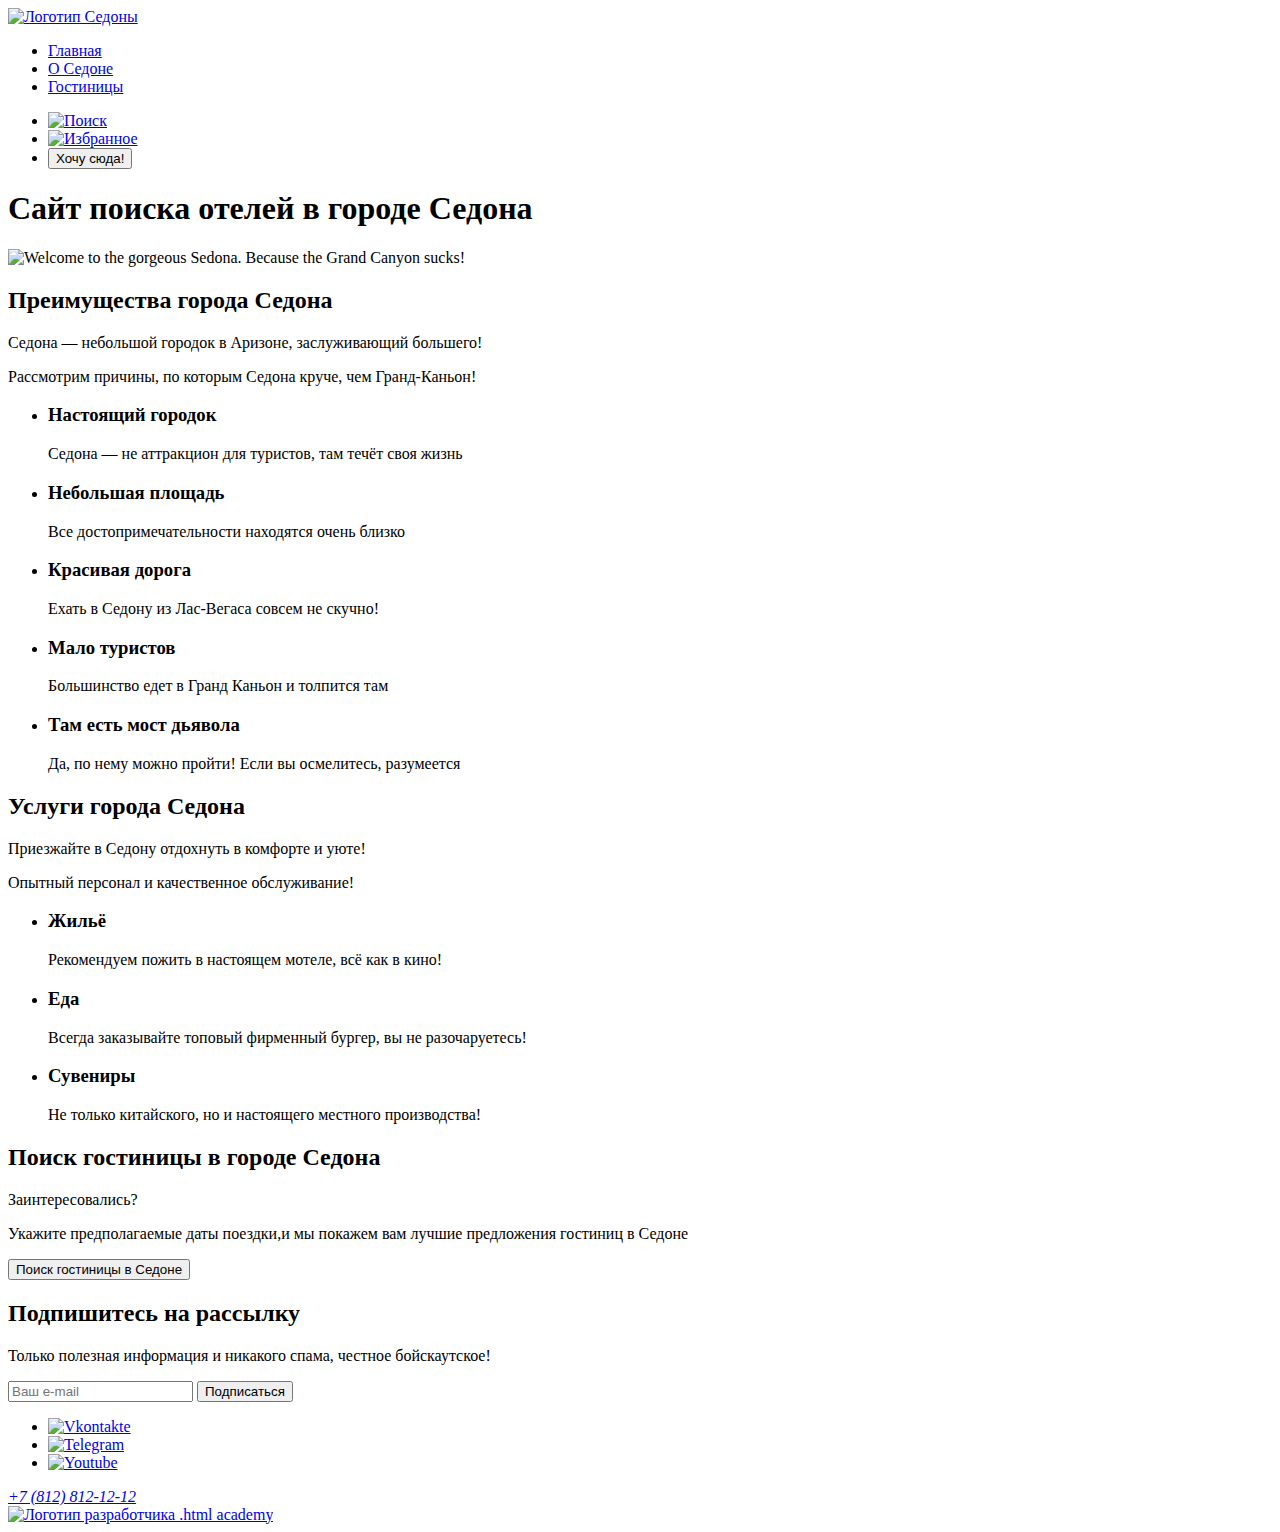
==== index.html @ 77a74e4e "Размечает каталог" ====
<!DOCTYPE html>
<html lang="ru">
  <head>
    <meta charset="utf-8">
    <title>Седона</title>
  </head>
  <body>
    <header class="main-header">
      <nav class="header-navigation">
        <a class="header-logo" href="index.html">
          <img class="header-logo-image" src="#" alt="Логотип Седоны">
        </a>
        <ul class="header-navigation-list">
          <li class="header-navigation-item">
            <a class="header-navigation-link header-navigation-link-current" href="index.html">Главная</a>
          </li>
          <li class="header-navigation-item">
            <a class="header-navigation-link" href="#">О Седоне</a>
          </li>
          <li class="header-navigation-item">
            <a class="header-navigation-link" href="catalog.html">Гостиницы</a>
          </li>
        </ul>

        <ul class="navigation-user-list">
          <li class="navigation-user-item">
            <a class="navigation-user-link" href="#">
              <img class="navigation-user-link-search" src="#" alt="Поиск">
            </a>
          </li>
          <li class="navigation-user-item">
            <a class="navigation-user-link" href="#">
              <img class="navigation-user-link-favorites" src="#" alt="Избранное">
            </a>
          </li>
          <li class="navigation-user-item">
            <button class="button button-primary navigation-user-button" type="button">
              <span>Хочу сюда!</span>
            </button>
          </li>
        </ul>
      </nav>
    </header>

    <main class="main-index">
      <section class="hero">
        <h1 class="visually-hidden">Сайт поиска отелей в городе Седона</h1>
        <img src="#" alt="Welcome to the gorgeous Sedona. Because the Grand Canyon sucks!">
      </section>

      <section class="advantages">
        <header>
          <h2 class="visually-hidden">Преимущества города Седона</h2>
          <p class="title-h2 advantages-title">Седона — небольшой городок в Аризоне, заслуживающий большего!</p>
          <p class="title-h2-description advantages-description">Рассмотрим причины, по которым Седона круче, чем Гранд-Каньон!</p>
        </header>
        <ul class="advantages-list">
          <li class="advantages-item">
            <div class="advantages-card advantages-card-bright">
              <h3 class="advantages-card-title">Настоящий городок</h3>
              <p class="advantages-card-description">Седона — не аттракцион для туристов, там течёт своя жизнь</p>
            </div>
          </li>
          <li class="advantages-item">
            <div class="advantages-card advantages-card-light">
              <h3 class="advantages-card-title">Небольшая площадь</h3>
              <p class="advantages-card-description">Все достопримечательности находятся очень близко</p>
            </div>
          </li>
          <li class="advantages-item">
            <div class="advantages-card advantages-card-medium">
              <h3 class="advantages-card-title">Красивая дорога</h3>
              <p class="advantages-card-description">Ехать в Седону из Лас-Вегаса совсем не скучно!</p>
            </div>
          </li>
          <li class="advantages-item">
            <div class="advantages-card advantages-card-light">
              <h3 class="advantages-card-title">Мало туристов</h3>
              <p class="advantages-card-description">Большинство едет в Гранд Каньон и толпится там</p>
            </div>
          </li>
          <li class="advantages-item">
            <div class="advantages-card advantages-card-bright">
              <h3 class="advantages-card-title">Там есть мост дьявола</h3>
              <p class="advantages-card-description">Да, по нему можно пройти! Если вы осмелитесь, разумеется</p>
            </div>
          </li>
        </ul>
      </section>

      <section class="services">
        <header>
          <h2 class="visually-hidden">Услуги города Седона</h2>
          <p class="title-h2 services-title">Приезжайте в Седону отдохнуть в комфорте и уюте!</p>
          <p class="title-description services-description">Опытный персонал и качественное обслуживание!</p>
        </header>
        <ul class="services-list">
          <li class="services-item">
            <div class="services-card services-card-medium">
              <h3 class="services-card-title">Жильё</h3>
              <p class="services-card-description">Рекомендуем пожить в настоящем мотеле, всё как в кино!</p>
            </div>
          </li>
          <li class="services-item">
            <div class="services-card services-card-light">
              <h3 class="services-card-title">Еда</h3>
              <p class="services-card-description">Всегда заказывайте топовый фирменный бургер, вы не разочаруетесь!</p>
            </div>
          </li>
          <li class="services-item">
            <div class="services-card services-card-medium">
              <h3 class="services-card-title">Сувениры</h3>
              <p class="services-card-description">Не только китайского, но и настоящего местного производства!</p>
            </div>
          </li>
        </ul>
      </section>

      <section class="hotel-search">
        <h2 class="visually-hidden">Поиск гостиницы в городе Седона</h2>
        <p class="title-h2 hotel-search-title">Заинтересовались?</p>
        <p class="title-description hotel-search-description">Укажите предполагаемые даты поездки,и мы покажем вам лучшие предложения гостиниц в Седоне</p>
        <button class="button button-primary button-primary-hotel-search" type="button">
          <span>
            Поиск гостиницы в Седоне
          </span>
        </button>
      </section>

      <section class="newsletter newsletter-main">
        <h2 class="title-h2 newsletter-title">Подпишитесь на рассылку</h2>
        <p class="title-description newsletter-description">Только полезная информация и никакого спама, честное бойскаутское!</p>
        <form id="newsletter-form" class="newsletter-form" action="https://echo.htmlacademy.ru/" method="post">
          <label for="newsletter-form-email">
            <input class="newsletter-field" placeholder="Ваш e-mail" type="email" name="newsletter-email" id="newsletter-form-email" required>
          </label>
          <button class="button button-secondary button-secondary-newsletter" type="submit">
            <span>Подписаться</span>
          </button>
        </form>
      </section>
    </main>

    <footer class="main-footer">
      <ul class="social-list">
        <li class="social-item">
          <a class="social-link-vkontakte" href="https://vk.com/htmlacademy">
            <img src="#" alt="Vkontakte">
          </a>
        </li>
        <li class="social-item">
          <a class="social-link-telegram" href="https://t.me/htmlacademy">
            <img src="#" alt="Telegram">
          </a>
        </li>
        <li class="social-item">
          <a class="social-link-youtube" href="https://www.youtube.com/user/htmlacademyru">
            <img src="#" alt="Youtube">
          </a>
        </li>
      </ul>
      <address class="footer-address">
        <a class="footer-address-phone" href="tel:+78128121212">+7 (812) 812-12-12</a>
      </address>
      <a class="footer-dev" href="https://htmlacademy.ru/">
        <img class="footer-dev-logo" src="#" alt="Логотип разработчика .html academy">
      </a>
    </footer>
  </body>
</html>
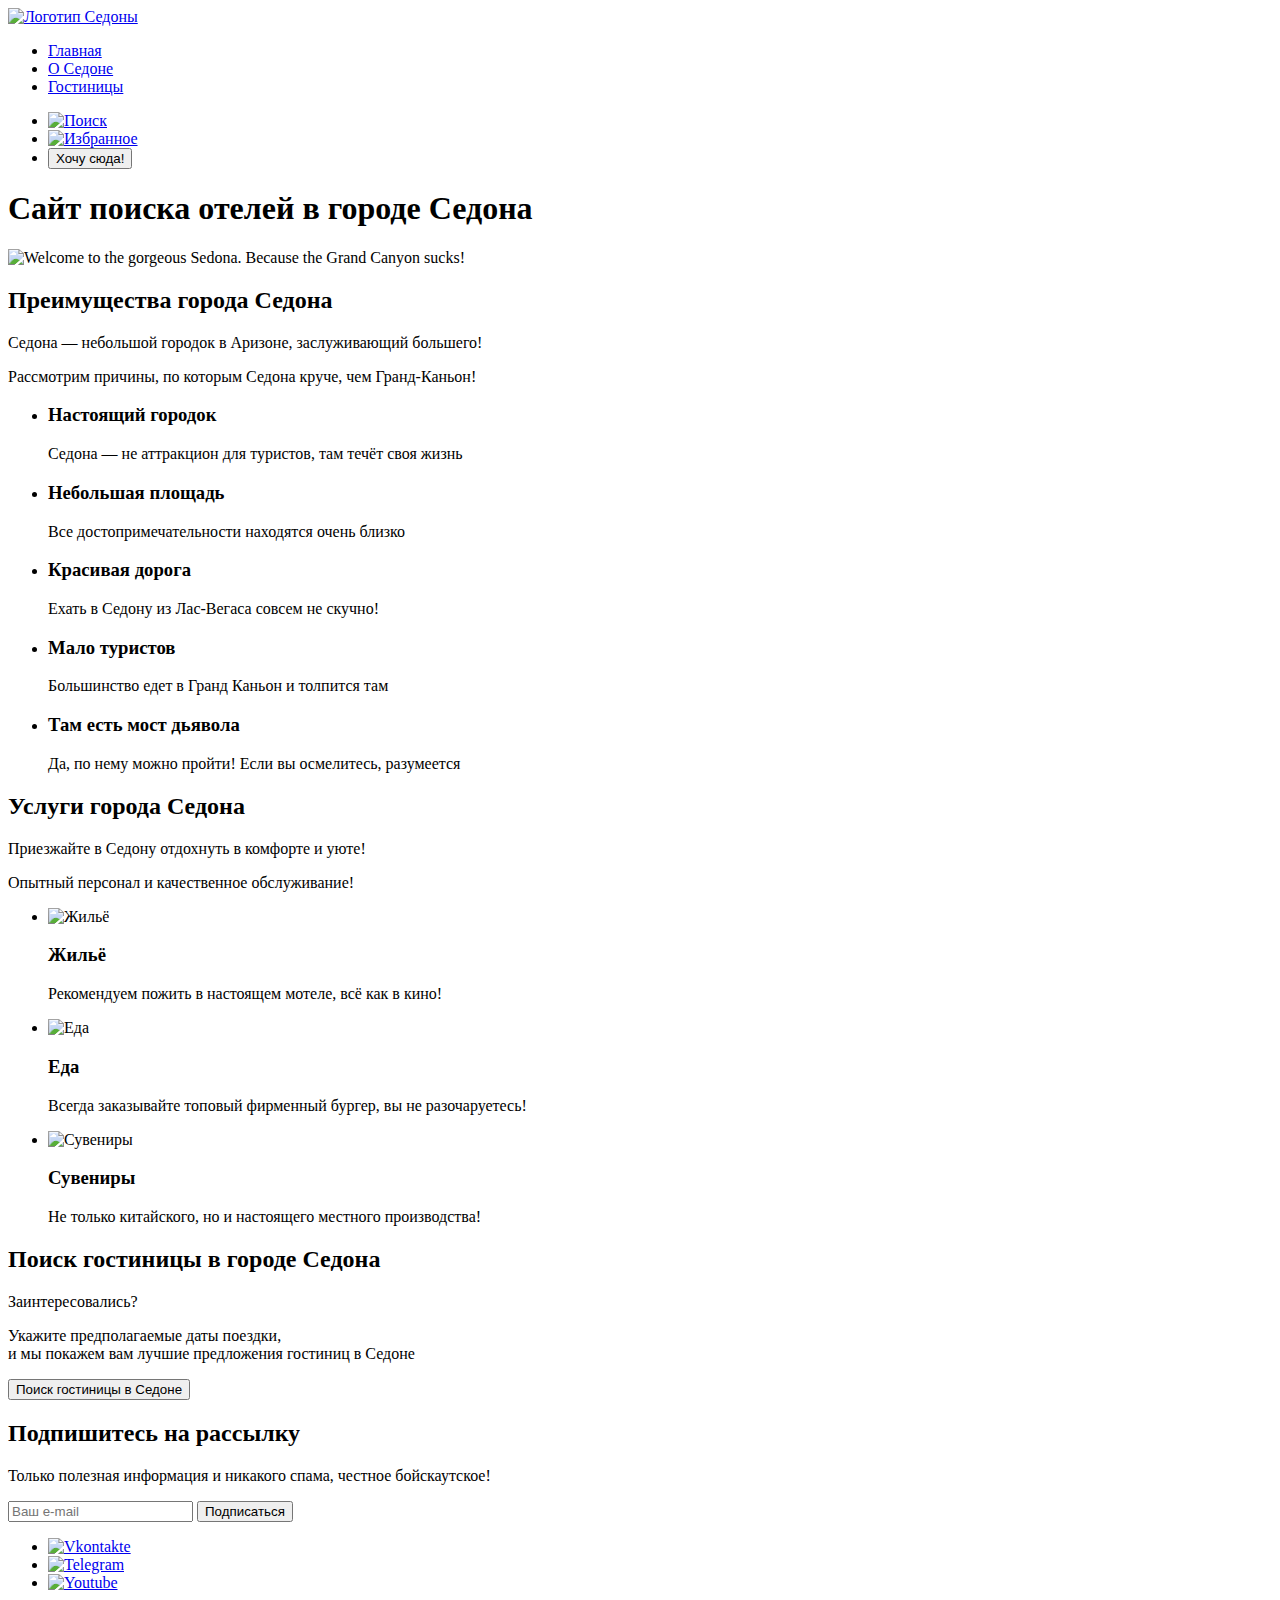
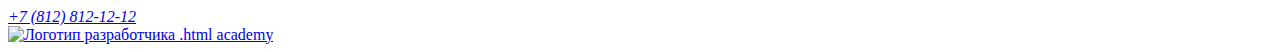
==== commit 3741f88b: "Merge pull request #2 from YanaBezg/master" ====
--- a/index.html
+++ b/index.html
@@ -6,10 +6,10 @@
   </head>
   <body>
     <header class="main-header">
+      <a class="header-logo" href="index.html">
+        <img class="header-logo-image" src="#" alt="Логотип Седоны">
+      </a>
       <nav class="header-navigation">
-        <a class="header-logo" href="index.html">
-          <img class="header-logo-image" src="#" alt="Логотип Седоны">
-        </a>
         <ul class="header-navigation-list">
           <li class="header-navigation-item">
             <a class="header-navigation-link header-navigation-link-current" href="index.html">Главная</a>
@@ -21,7 +21,6 @@
             <a class="header-navigation-link" href="catalog.html">Гостиницы</a>
           </li>
         </ul>
-
         <ul class="navigation-user-list">
           <li class="navigation-user-item">
             <a class="navigation-user-link" href="#">
@@ -41,15 +40,13 @@
         </ul>
       </nav>
     </header>
-
     <main class="main-index">
       <section class="hero">
         <h1 class="visually-hidden">Сайт поиска отелей в городе Седона</h1>
         <img src="#" alt="Welcome to the gorgeous Sedona. Because the Grand Canyon sucks!">
       </section>
-
       <section class="advantages">
-        <header>
+        <header class="advantages-header">
           <h2 class="visually-hidden">Преимущества города Седона</h2>
           <p class="title-h2 advantages-title">Седона — небольшой городок в Аризоне, заслуживающий большего!</p>
           <p class="title-h2-description advantages-description">Рассмотрим причины, по которым Седона круче, чем Гранд-Каньон!</p>
@@ -87,9 +84,8 @@
           </li>
         </ul>
       </section>
-
       <section class="services">
-        <header>
+        <header class="services-header">
           <h2 class="visually-hidden">Услуги города Седона</h2>
           <p class="title-h2 services-title">Приезжайте в Седону отдохнуть в комфорте и уюте!</p>
           <p class="title-description services-description">Опытный персонал и качественное обслуживание!</p>
@@ -97,36 +93,37 @@
         <ul class="services-list">
           <li class="services-item">
             <div class="services-card services-card-medium">
+              <img class="services-card-icon" src="#" alt="Жильё">
               <h3 class="services-card-title">Жильё</h3>
               <p class="services-card-description">Рекомендуем пожить в настоящем мотеле, всё как в кино!</p>
             </div>
           </li>
           <li class="services-item">
             <div class="services-card services-card-light">
+              <img class="services-card-icon" src="#" alt="Еда">
               <h3 class="services-card-title">Еда</h3>
               <p class="services-card-description">Всегда заказывайте топовый фирменный бургер, вы не разочаруетесь!</p>
             </div>
           </li>
           <li class="services-item">
             <div class="services-card services-card-medium">
+              <img class="services-card-icon" src="#" alt="Сувениры">
               <h3 class="services-card-title">Сувениры</h3>
               <p class="services-card-description">Не только китайского, но и настоящего местного производства!</p>
             </div>
           </li>
         </ul>
       </section>
-
       <section class="hotel-search">
         <h2 class="visually-hidden">Поиск гостиницы в городе Седона</h2>
         <p class="title-h2 hotel-search-title">Заинтересовались?</p>
-        <p class="title-description hotel-search-description">Укажите предполагаемые даты поездки,и мы покажем вам лучшие предложения гостиниц в Седоне</p>
+        <p class="title-description hotel-search-description">Укажите предполагаемые даты поездки, <br> и мы покажем вам лучшие предложения гостиниц в Седоне</p>
         <button class="button button-primary button-primary-hotel-search" type="button">
           <span>
             Поиск гостиницы в Седоне
           </span>
         </button>
       </section>
-
       <section class="newsletter newsletter-main">
         <h2 class="title-h2 newsletter-title">Подпишитесь на рассылку</h2>
         <p class="title-description newsletter-description">Только полезная информация и никакого спама, честное бойскаутское!</p>
@@ -140,7 +137,6 @@
         </form>
       </section>
     </main>
-
     <footer class="main-footer">
       <ul class="social-list">
         <li class="social-item">
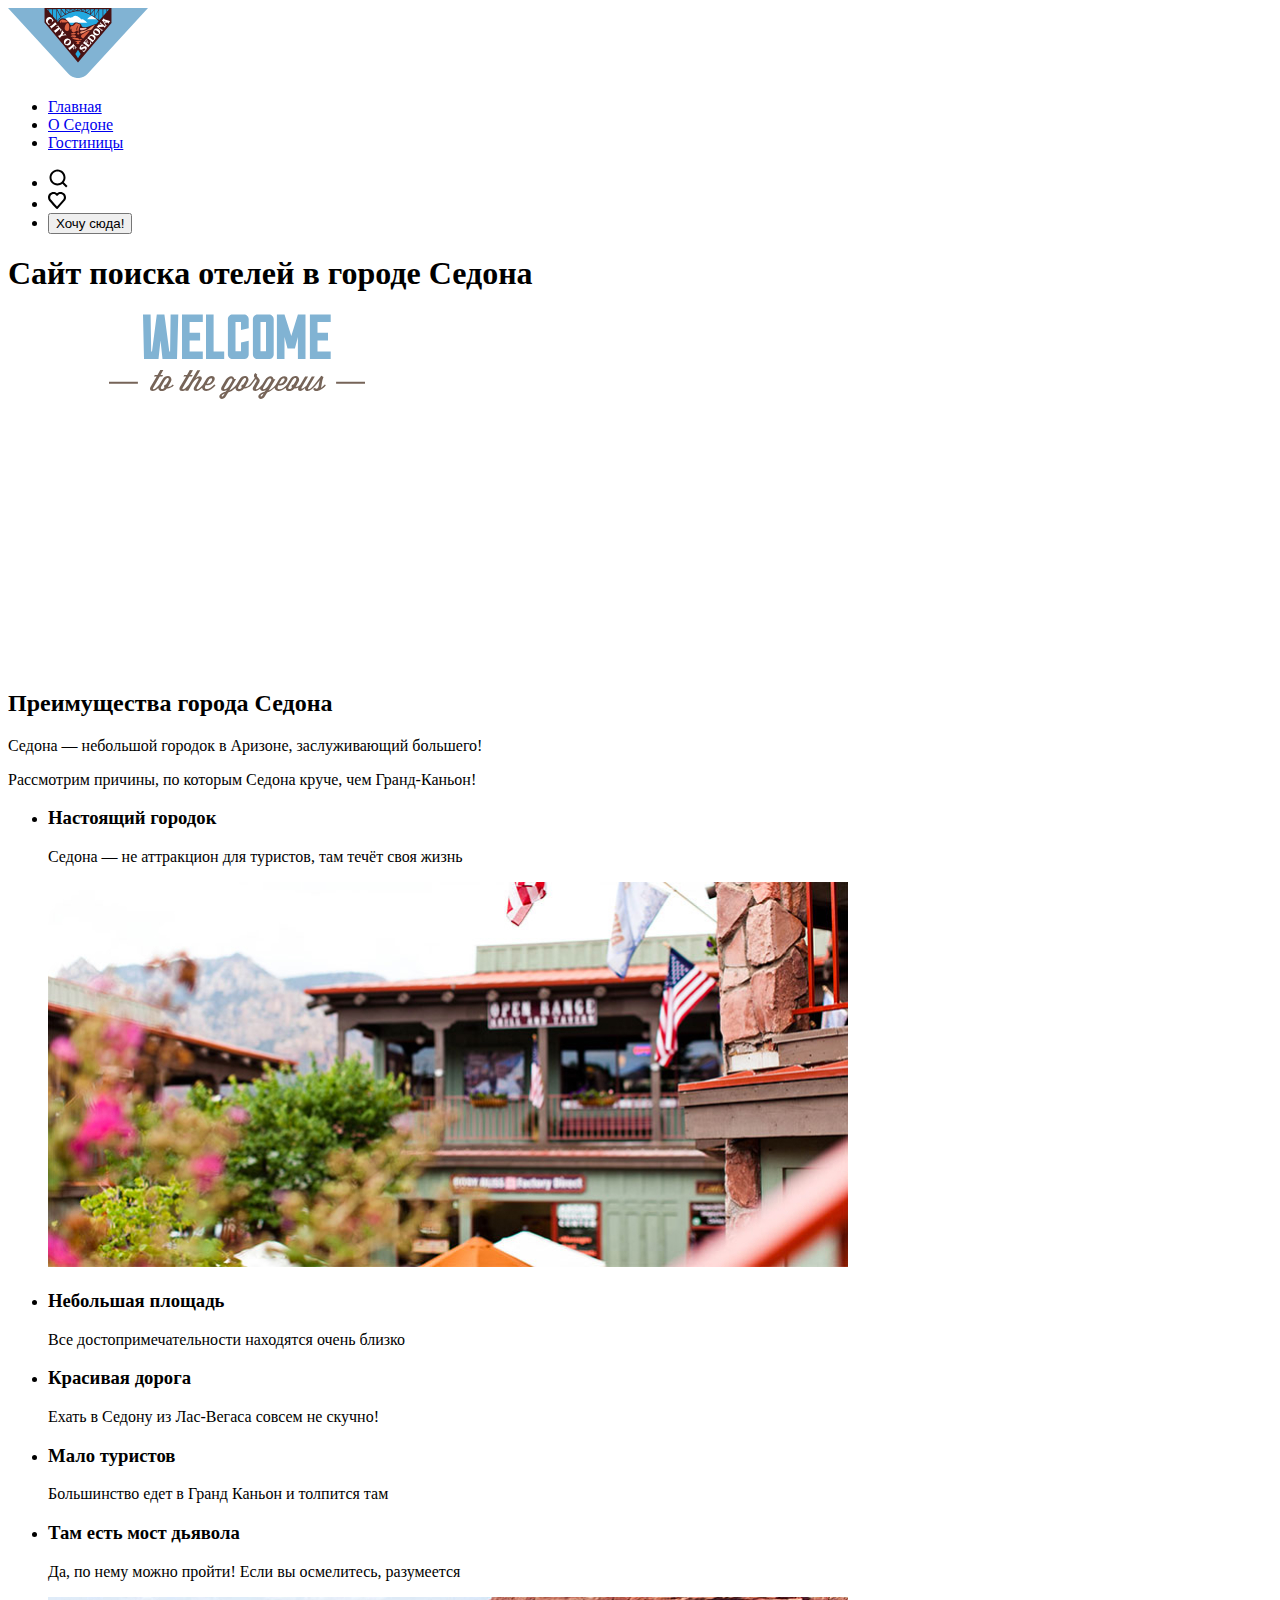
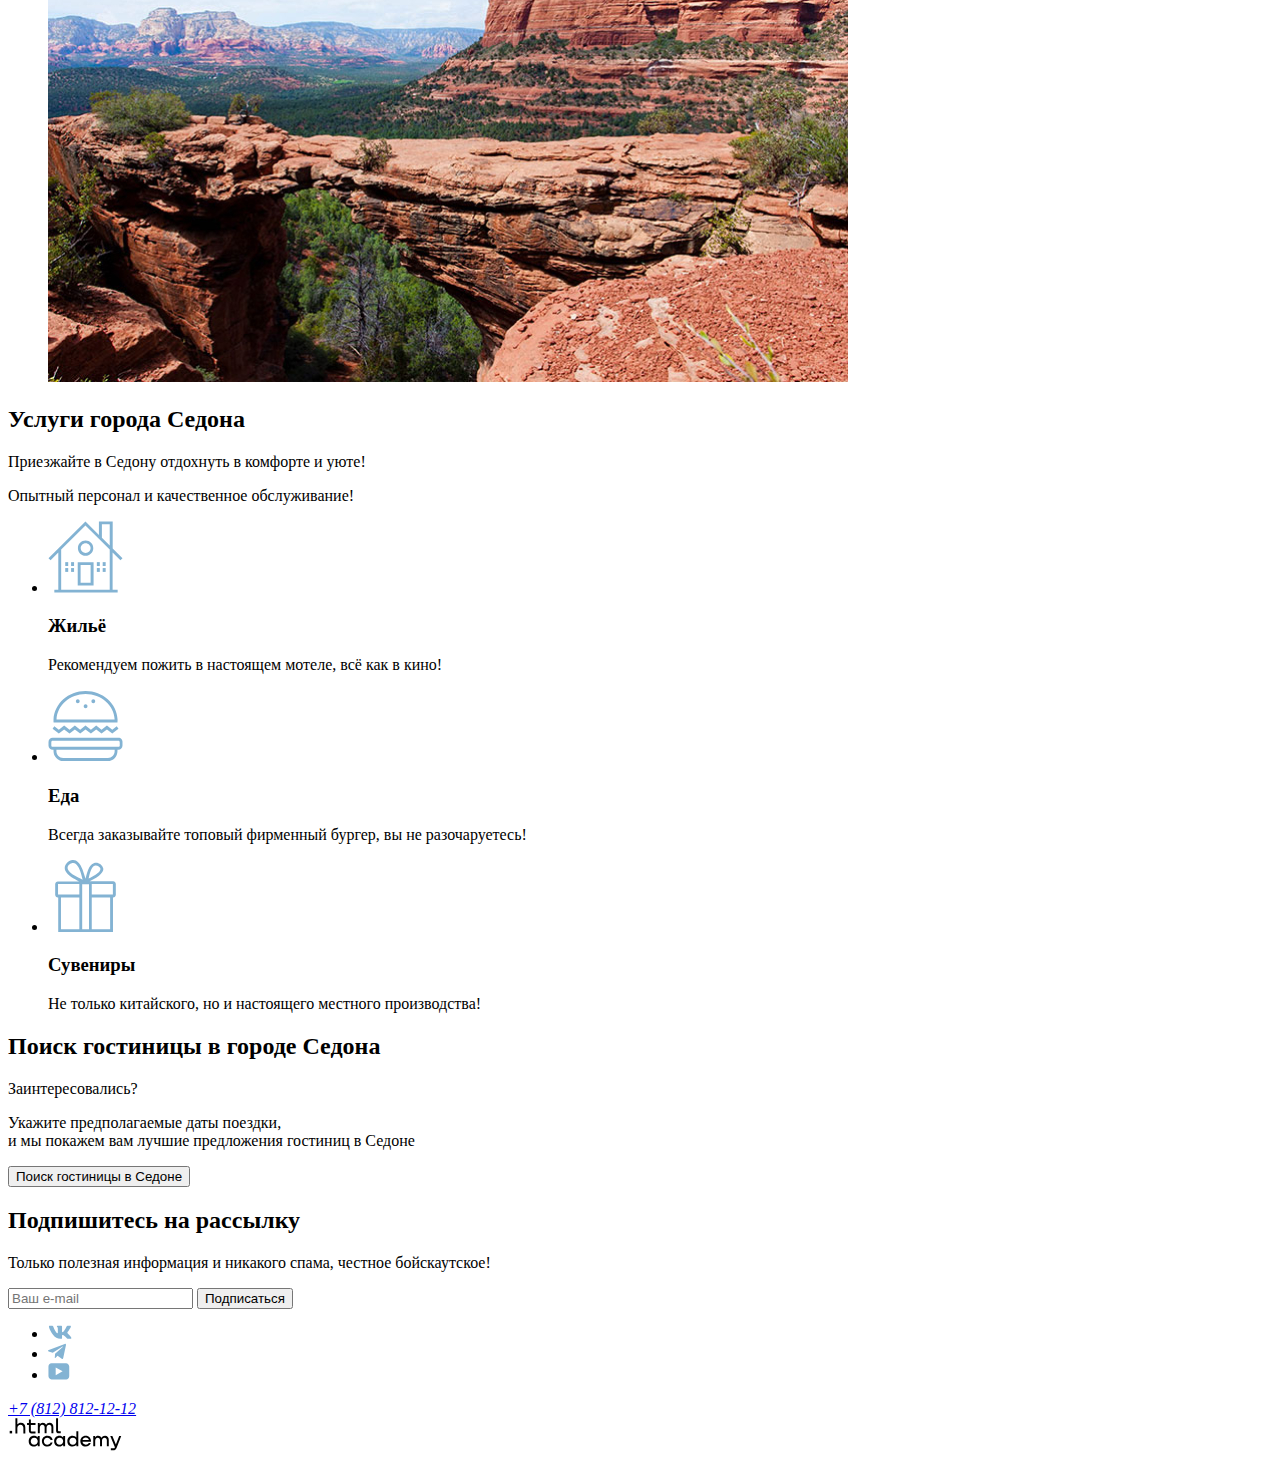
==== commit 59c76527: "Merge pull request #3 from YanaBezg/master" ====
--- a/index.html
+++ b/index.html
@@ -7,7 +7,7 @@
   <body>
     <header class="main-header">
       <a class="header-logo" href="index.html">
-        <img class="header-logo-image" src="#" alt="Логотип Седоны">
+        <img class="header-logo-image" src="images/logo/header-logo.svg" width="140" height="70" alt="Логотип Седоны">
       </a>
       <nav class="header-navigation">
         <ul class="header-navigation-list">
@@ -24,12 +24,12 @@
         <ul class="navigation-user-list">
           <li class="navigation-user-item">
             <a class="navigation-user-link" href="#">
-              <img class="navigation-user-link-search" src="#" alt="Поиск">
+              <img class="navigation-user-link-search" src="images/icons/search.svg" width="20" height="20" alt="Поиск">
             </a>
           </li>
           <li class="navigation-user-item">
             <a class="navigation-user-link" href="#">
-              <img class="navigation-user-link-favorites" src="#" alt="Избранное">
+              <img class="navigation-user-link-favorites" src="images/icons/favorites.svg" width="18" height="17" alt="Избранное">
             </a>
           </li>
           <li class="navigation-user-item">
@@ -43,7 +43,7 @@
     <main class="main-index">
       <section class="hero">
         <h1 class="visually-hidden">Сайт поиска отелей в городе Седона</h1>
-        <img src="#" alt="Welcome to the gorgeous Sedona. Because the Grand Canyon sucks!">
+        <img src="images/logo/main-logo.svg" width="458" height="352" alt="Welcome to the gorgeous Sedona. Because the Grand Canyon sucks!">
       </section>
       <section class="advantages">
         <header class="advantages-header">
@@ -57,6 +57,7 @@
               <h3 class="advantages-card-title">Настоящий городок</h3>
               <p class="advantages-card-description">Седона — не аттракцион для туристов, там течёт своя жизнь</p>
             </div>
+            <img src="images/backgrounds/advantages-01.jpg" width="800" height="385" alt="Дома в классическом американском стиле с флагами">
           </li>
           <li class="advantages-item">
             <div class="advantages-card advantages-card-light">
@@ -81,6 +82,7 @@
               <h3 class="advantages-card-title">Там есть мост дьявола</h3>
               <p class="advantages-card-description">Да, по нему можно пройти! Если вы осмелитесь, разумеется</p>
             </div>
+            <img src="images/backgrounds/advantages-02.jpg" width="800" height="385" alt="Мост дьявола на фоне красных скалистых гор">
           </li>
         </ul>
       </section>
@@ -93,21 +95,21 @@
         <ul class="services-list">
           <li class="services-item">
             <div class="services-card services-card-medium">
-              <img class="services-card-icon" src="#" alt="Жильё">
+              <img class="services-card-icon" src="images/icons/services-home.svg" width="75" height="72" alt="Жильё">
               <h3 class="services-card-title">Жильё</h3>
               <p class="services-card-description">Рекомендуем пожить в настоящем мотеле, всё как в кино!</p>
             </div>
           </li>
           <li class="services-item">
             <div class="services-card services-card-light">
-              <img class="services-card-icon" src="#" alt="Еда">
+              <img class="services-card-icon" src="images/icons/services-food.svg" width="75" height="72" alt="Еда">
               <h3 class="services-card-title">Еда</h3>
               <p class="services-card-description">Всегда заказывайте топовый фирменный бургер, вы не разочаруетесь!</p>
             </div>
           </li>
           <li class="services-item">
             <div class="services-card services-card-medium">
-              <img class="services-card-icon" src="#" alt="Сувениры">
+              <img class="services-card-icon" src="images/icons/services-souvenirs.svg" width="75" height="72" alt="Сувениры">
               <h3 class="services-card-title">Сувениры</h3>
               <p class="services-card-description">Не только китайского, но и настоящего местного производства!</p>
             </div>
@@ -141,17 +143,17 @@
       <ul class="social-list">
         <li class="social-item">
           <a class="social-link-vkontakte" href="https://vk.com/htmlacademy">
-            <img src="#" alt="Vkontakte">
+            <img src="images/icons/vkontakte.svg" width="24" height="14" alt="Vkontakte">
           </a>
         </li>
         <li class="social-item">
           <a class="social-link-telegram" href="https://t.me/htmlacademy">
-            <img src="#" alt="Telegram">
+            <img src="images/icons/telegram.svg" width="18" height="16" alt="Telegram">
           </a>
         </li>
         <li class="social-item">
           <a class="social-link-youtube" href="https://www.youtube.com/user/htmlacademyru">
-            <img src="#" alt="Youtube">
+            <img src="images/icons/youtube.svg" width="22" height="17" alt="Youtube">
           </a>
         </li>
       </ul>
@@ -159,7 +161,7 @@
         <a class="footer-address-phone" href="tel:+78128121212">+7 (812) 812-12-12</a>
       </address>
       <a class="footer-dev" href="https://htmlacademy.ru/">
-        <img class="footer-dev-logo" src="#" alt="Логотип разработчика .html academy">
+        <img class="footer-dev-logo" src="images/logo/dev-logo.svg" width="115" height="33" alt="Логотип разработчика .html academy">
       </a>
     </footer>
   </body>
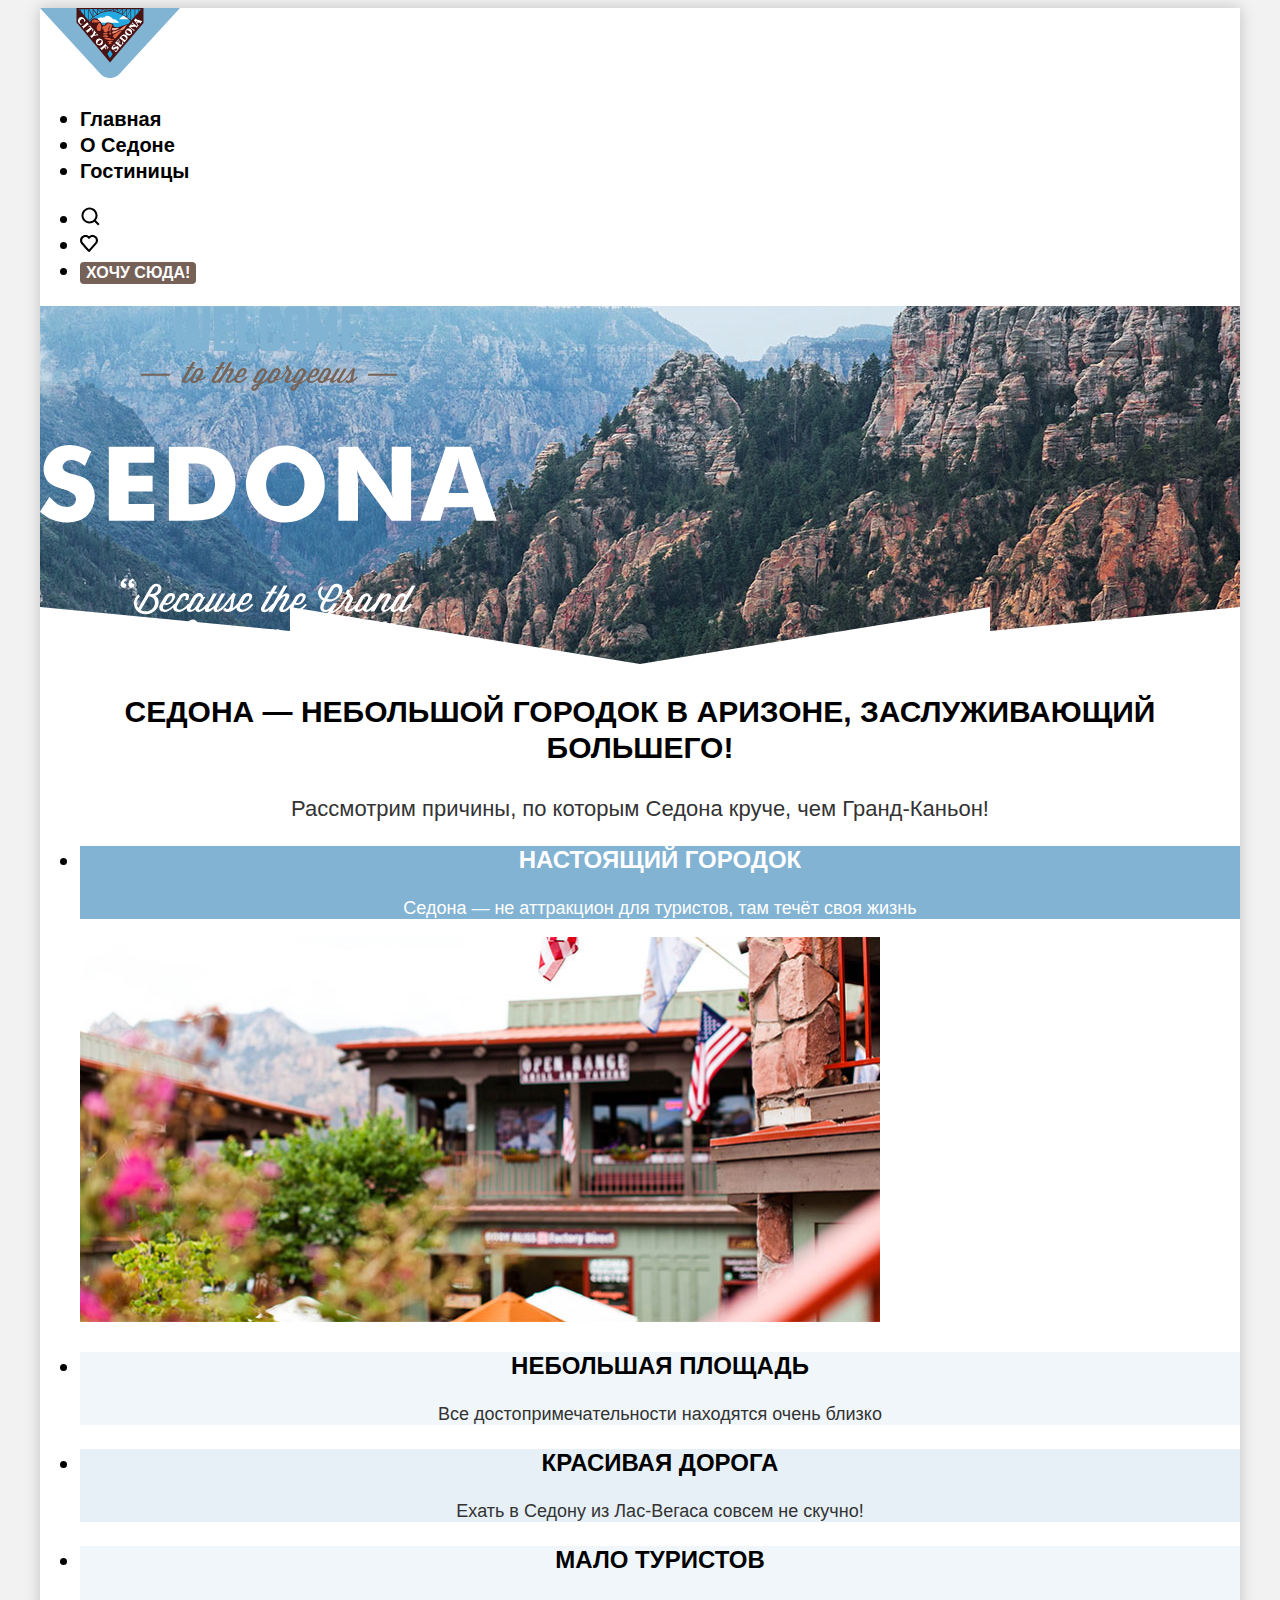
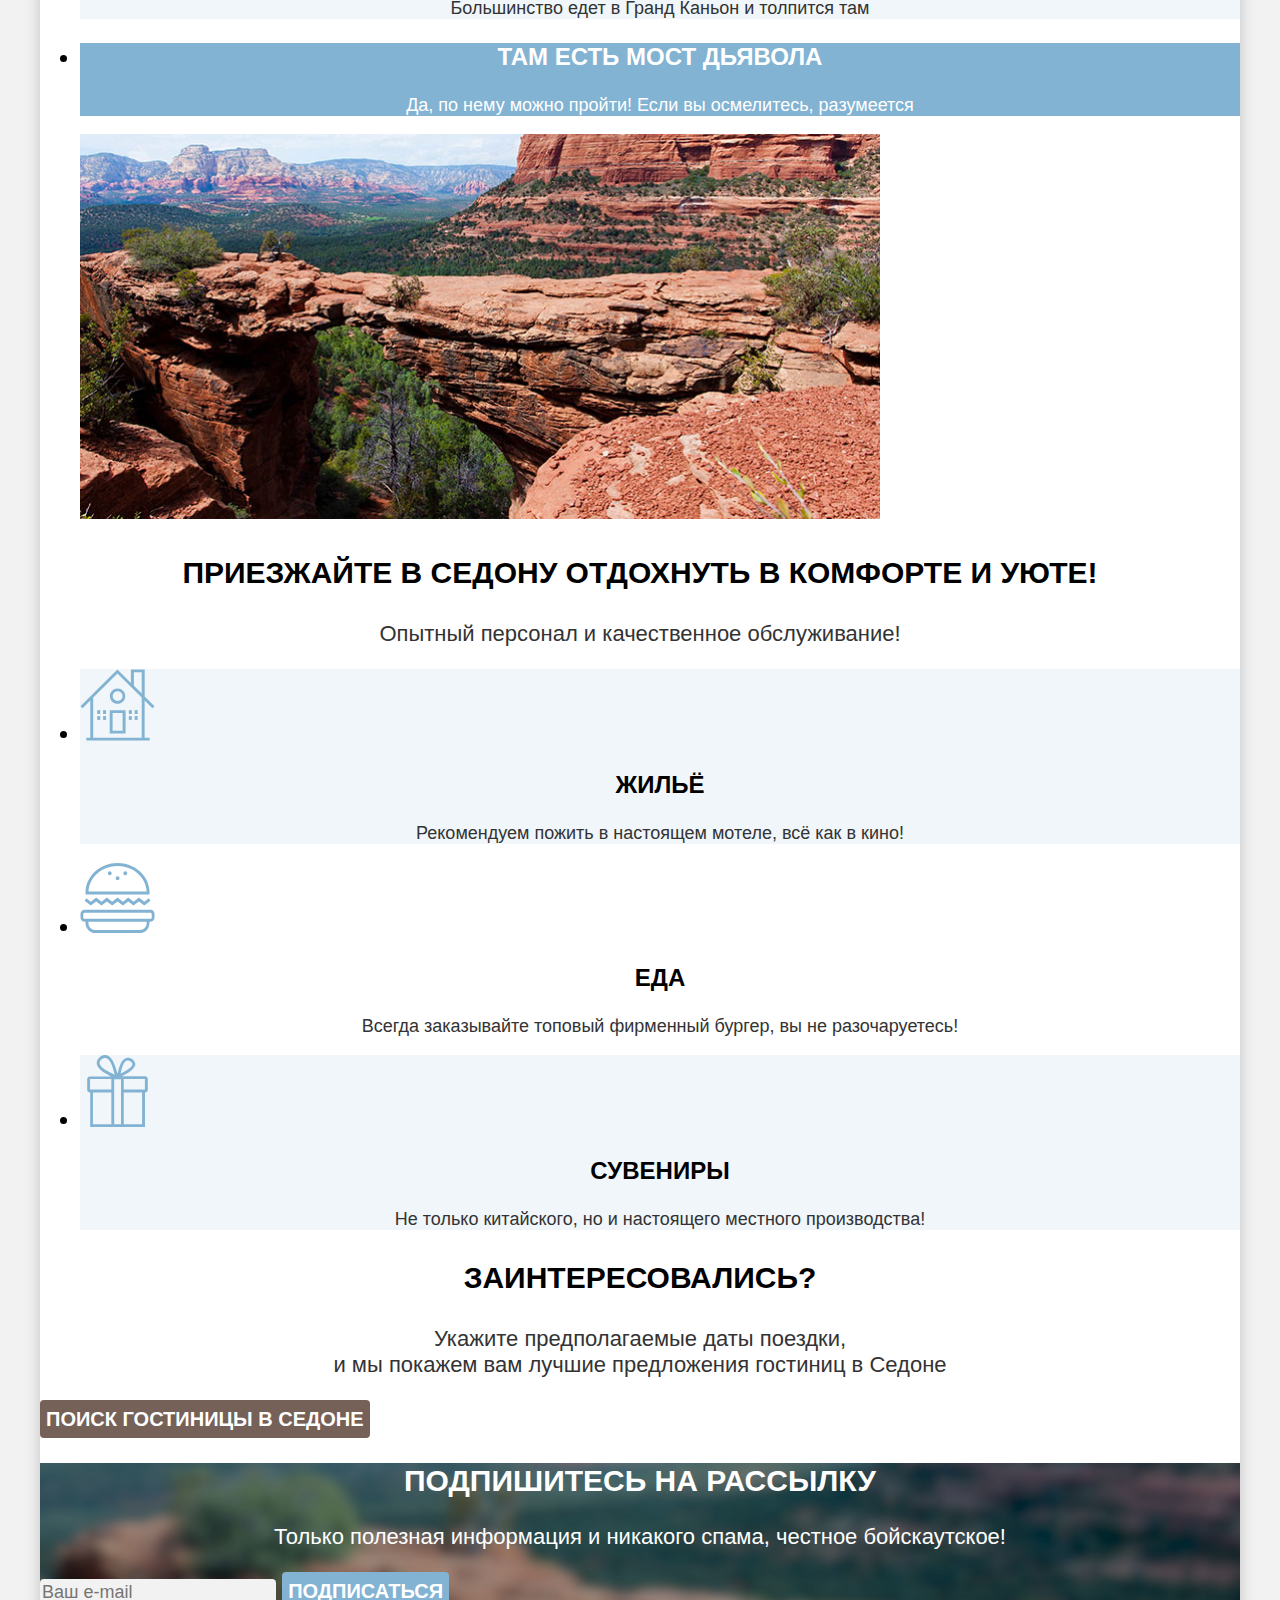
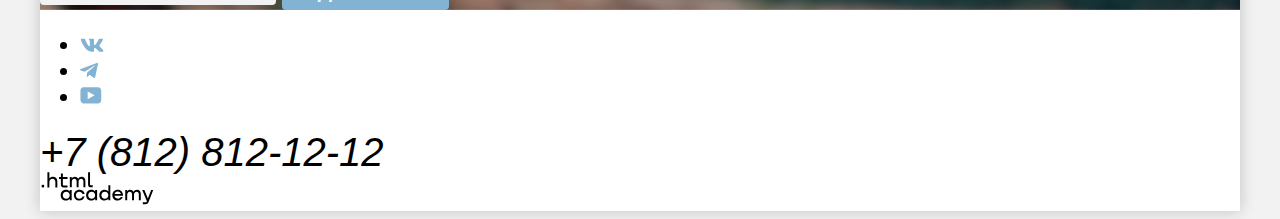
==== commit b07af05a: "Merge pull request #4 from YanaBezg/master" ====
--- a/index.html
+++ b/index.html
@@ -3,166 +3,169 @@
   <head>
     <meta charset="utf-8">
     <title>Седона</title>
+    <link rel="stylesheet" href="styles/styles.css">
   </head>
   <body>
-    <header class="main-header">
-      <a class="header-logo" href="index.html">
-        <img class="header-logo-image" src="images/logo/header-logo.svg" width="140" height="70" alt="Логотип Седоны">
-      </a>
-      <nav class="header-navigation">
-        <ul class="header-navigation-list">
-          <li class="header-navigation-item">
-            <a class="header-navigation-link header-navigation-link-current" href="index.html">Главная</a>
+    <div class="page-container">
+      <header class="main-header">
+        <a class="header-logo" href="index.html">
+          <img class="header-logo-image" src="images/logo/header-logo.svg" width="140" height="70" alt="Логотип Седоны">
+        </a>
+        <nav class="header-navigation">
+          <ul class="header-navigation-list">
+            <li class="header-navigation-item">
+              <a class="header-navigation-link header-navigation-link-current" href="index.html">Главная</a>
+            </li>
+            <li class="header-navigation-item">
+              <a class="header-navigation-link" href="#">О Седоне</a>
+            </li>
+            <li class="header-navigation-item">
+              <a class="header-navigation-link" href="catalog.html">Гостиницы</a>
+            </li>
+          </ul>
+          <ul class="navigation-user-list">
+            <li class="navigation-user-item">
+              <a class="navigation-user-link" href="#">
+                <img class="navigation-user-link-search" src="images/icons/search.svg" width="20" height="20" alt="Поиск">
+              </a>
+            </li>
+            <li class="navigation-user-item">
+              <a class="navigation-user-link" href="#">
+                <img class="navigation-user-link-favorites" src="images/icons/favorites.svg" width="18" height="17" alt="Избранное">
+              </a>
+            </li>
+            <li class="navigation-user-item">
+              <button class="button button-primary navigation-user-button" type="button">
+                <span>Хочу сюда!</span>
+              </button>
+            </li>
+          </ul>
+        </nav>
+      </header>
+      <main class="main-index">
+        <section class="hero">
+          <h1 class="visually-hidden">Сайт поиска отелей в городе Седона</h1>
+          <img src="images/logo/main-logo.svg" width="458" height="352" alt="Welcome to the gorgeous Sedona. Because the Grand Canyon sucks!">
+        </section>
+        <section class="advantages">
+          <header class="advantages-header">
+            <h2 class="visually-hidden">Преимущества города Седона</h2>
+            <p class="title-h2 advantages-title">Седона — небольшой городок в Аризоне, заслуживающий большего!</p>
+            <p class="title-h2-description advantages-description">Рассмотрим причины, по которым Седона круче, чем Гранд-Каньон!</p>
+          </header>
+          <ul class="advantages-list">
+            <li class="advantages-item">
+              <div class="advantages-card advantages-card-bright">
+                <h3 class="advantages-card-title">Настоящий городок</h3>
+                <p class="advantages-card-description">Седона — не аттракцион для туристов, там течёт своя жизнь</p>
+              </div>
+              <img src="images/backgrounds/advantages-01.jpg" width="800" height="385" alt="Дома в классическом американском стиле с флагами">
+            </li>
+            <li class="advantages-item">
+              <div class="advantages-card advantages-card-light">
+                <h3 class="advantages-card-title">Небольшая площадь</h3>
+                <p class="advantages-card-description">Все достопримечательности находятся очень близко</p>
+              </div>
+            </li>
+            <li class="advantages-item">
+              <div class="advantages-card advantages-card-medium">
+                <h3 class="advantages-card-title">Красивая дорога</h3>
+                <p class="advantages-card-description">Ехать в Седону из Лас-Вегаса совсем не скучно!</p>
+              </div>
+            </li>
+            <li class="advantages-item">
+              <div class="advantages-card advantages-card-light">
+                <h3 class="advantages-card-title">Мало туристов</h3>
+                <p class="advantages-card-description">Большинство едет в Гранд Каньон и толпится там</p>
+              </div>
+            </li>
+            <li class="advantages-item">
+              <div class="advantages-card advantages-card-bright">
+                <h3 class="advantages-card-title">Там есть мост дьявола</h3>
+                <p class="advantages-card-description">Да, по нему можно пройти! Если вы осмелитесь, разумеется</p>
+              </div>
+              <img src="images/backgrounds/advantages-02.jpg" width="800" height="385" alt="Мост дьявола на фоне красных скалистых гор">
+            </li>
+          </ul>
+        </section>
+        <section class="services">
+          <header class="services-header">
+            <h2 class="visually-hidden">Услуги города Седона</h2>
+            <p class="title-h2 services-title">Приезжайте в Седону отдохнуть в комфорте и уюте!</p>
+            <p class="title-h2-description services-description">Опытный персонал и качественное обслуживание!</p>
+          </header>
+          <ul class="services-list">
+            <li class="services-item">
+              <div class="services-card services-card-medium">
+                <img class="services-card-icon" src="images/icons/services-home.svg" width="75" height="72" alt="Жильё">
+                <h3 class="services-card-title">Жильё</h3>
+                <p class="services-card-description">Рекомендуем пожить в настоящем мотеле, всё как в кино!</p>
+              </div>
+            </li>
+            <li class="services-item">
+              <div class="services-card services-card-light">
+                <img class="services-card-icon" src="images/icons/services-food.svg" width="75" height="72" alt="Еда">
+                <h3 class="services-card-title">Еда</h3>
+                <p class="services-card-description">Всегда заказывайте топовый фирменный бургер, вы не разочаруетесь!</p>
+              </div>
+            </li>
+            <li class="services-item">
+              <div class="services-card services-card-medium">
+                <img class="services-card-icon" src="images/icons/services-souvenirs.svg" width="75" height="72" alt="Сувениры">
+                <h3 class="services-card-title">Сувениры</h3>
+                <p class="services-card-description">Не только китайского, но и настоящего местного производства!</p>
+              </div>
+            </li>
+          </ul>
+        </section>
+        <section class="hotel-search">
+          <h2 class="visually-hidden">Поиск гостиницы в городе Седона</h2>
+          <p class="title-h2 hotel-search-title">Заинтересовались?</p>
+          <p class="title-h2-description hotel-search-description">Укажите предполагаемые даты поездки, <br> и мы покажем вам лучшие предложения гостиниц в Седоне</p>
+          <button class="button button-primary button-hotel-search" type="button">
+            <span>
+              Поиск гостиницы в Седоне
+            </span>
+          </button>
+        </section>
+        <section class="newsletter-main">
+          <h2 class="title-h2 newsletter-title">Подпишитесь на рассылку</h2>
+          <p class="title-h2-description newsletter-description">Только полезная информация и никакого спама, честное бойскаутское!</p>
+          <form id="newsletter-form" class="newsletter-form" action="https://echo.htmlacademy.ru/" method="post">
+            <label for="newsletter-form-email">
+              <input class="newsletter-field" placeholder="Ваш e-mail" type="email" name="newsletter-email" id="newsletter-form-email" required>
+            </label>
+            <button class="button button-secondary button-secondary-newsletter" type="submit">
+              <span>Подписаться</span>
+            </button>
+          </form>
+        </section>
+      </main>
+      <footer class="main-footer">
+        <ul class="social-list">
+          <li class="social-item">
+            <a class="social-link-vkontakte" href="https://vk.com/htmlacademy">
+              <img src="images/icons/vkontakte.svg" width="24" height="14" alt="Vkontakte">
+            </a>
           </li>
-          <li class="header-navigation-item">
-            <a class="header-navigation-link" href="#">О Седоне</a>
+          <li class="social-item">
+            <a class="social-link-telegram" href="https://t.me/htmlacademy">
+              <img src="images/icons/telegram.svg" width="18" height="16" alt="Telegram">
+            </a>
           </li>
-          <li class="header-navigation-item">
-            <a class="header-navigation-link" href="catalog.html">Гостиницы</a>
+          <li class="social-item">
+            <a class="social-link-youtube" href="https://www.youtube.com/user/htmlacademyru">
+              <img src="images/icons/youtube.svg" width="22" height="17" alt="Youtube">
+            </a>
           </li>
         </ul>
-        <ul class="navigation-user-list">
-          <li class="navigation-user-item">
-            <a class="navigation-user-link" href="#">
-              <img class="navigation-user-link-search" src="images/icons/search.svg" width="20" height="20" alt="Поиск">
-            </a>
-          </li>
-          <li class="navigation-user-item">
-            <a class="navigation-user-link" href="#">
-              <img class="navigation-user-link-favorites" src="images/icons/favorites.svg" width="18" height="17" alt="Избранное">
-            </a>
-          </li>
-          <li class="navigation-user-item">
-            <button class="button button-primary navigation-user-button" type="button">
-              <span>Хочу сюда!</span>
-            </button>
-          </li>
-        </ul>
-      </nav>
-    </header>
-    <main class="main-index">
-      <section class="hero">
-        <h1 class="visually-hidden">Сайт поиска отелей в городе Седона</h1>
-        <img src="images/logo/main-logo.svg" width="458" height="352" alt="Welcome to the gorgeous Sedona. Because the Grand Canyon sucks!">
-      </section>
-      <section class="advantages">
-        <header class="advantages-header">
-          <h2 class="visually-hidden">Преимущества города Седона</h2>
-          <p class="title-h2 advantages-title">Седона — небольшой городок в Аризоне, заслуживающий большего!</p>
-          <p class="title-h2-description advantages-description">Рассмотрим причины, по которым Седона круче, чем Гранд-Каньон!</p>
-        </header>
-        <ul class="advantages-list">
-          <li class="advantages-item">
-            <div class="advantages-card advantages-card-bright">
-              <h3 class="advantages-card-title">Настоящий городок</h3>
-              <p class="advantages-card-description">Седона — не аттракцион для туристов, там течёт своя жизнь</p>
-            </div>
-            <img src="images/backgrounds/advantages-01.jpg" width="800" height="385" alt="Дома в классическом американском стиле с флагами">
-          </li>
-          <li class="advantages-item">
-            <div class="advantages-card advantages-card-light">
-              <h3 class="advantages-card-title">Небольшая площадь</h3>
-              <p class="advantages-card-description">Все достопримечательности находятся очень близко</p>
-            </div>
-          </li>
-          <li class="advantages-item">
-            <div class="advantages-card advantages-card-medium">
-              <h3 class="advantages-card-title">Красивая дорога</h3>
-              <p class="advantages-card-description">Ехать в Седону из Лас-Вегаса совсем не скучно!</p>
-            </div>
-          </li>
-          <li class="advantages-item">
-            <div class="advantages-card advantages-card-light">
-              <h3 class="advantages-card-title">Мало туристов</h3>
-              <p class="advantages-card-description">Большинство едет в Гранд Каньон и толпится там</p>
-            </div>
-          </li>
-          <li class="advantages-item">
-            <div class="advantages-card advantages-card-bright">
-              <h3 class="advantages-card-title">Там есть мост дьявола</h3>
-              <p class="advantages-card-description">Да, по нему можно пройти! Если вы осмелитесь, разумеется</p>
-            </div>
-            <img src="images/backgrounds/advantages-02.jpg" width="800" height="385" alt="Мост дьявола на фоне красных скалистых гор">
-          </li>
-        </ul>
-      </section>
-      <section class="services">
-        <header class="services-header">
-          <h2 class="visually-hidden">Услуги города Седона</h2>
-          <p class="title-h2 services-title">Приезжайте в Седону отдохнуть в комфорте и уюте!</p>
-          <p class="title-description services-description">Опытный персонал и качественное обслуживание!</p>
-        </header>
-        <ul class="services-list">
-          <li class="services-item">
-            <div class="services-card services-card-medium">
-              <img class="services-card-icon" src="images/icons/services-home.svg" width="75" height="72" alt="Жильё">
-              <h3 class="services-card-title">Жильё</h3>
-              <p class="services-card-description">Рекомендуем пожить в настоящем мотеле, всё как в кино!</p>
-            </div>
-          </li>
-          <li class="services-item">
-            <div class="services-card services-card-light">
-              <img class="services-card-icon" src="images/icons/services-food.svg" width="75" height="72" alt="Еда">
-              <h3 class="services-card-title">Еда</h3>
-              <p class="services-card-description">Всегда заказывайте топовый фирменный бургер, вы не разочаруетесь!</p>
-            </div>
-          </li>
-          <li class="services-item">
-            <div class="services-card services-card-medium">
-              <img class="services-card-icon" src="images/icons/services-souvenirs.svg" width="75" height="72" alt="Сувениры">
-              <h3 class="services-card-title">Сувениры</h3>
-              <p class="services-card-description">Не только китайского, но и настоящего местного производства!</p>
-            </div>
-          </li>
-        </ul>
-      </section>
-      <section class="hotel-search">
-        <h2 class="visually-hidden">Поиск гостиницы в городе Седона</h2>
-        <p class="title-h2 hotel-search-title">Заинтересовались?</p>
-        <p class="title-description hotel-search-description">Укажите предполагаемые даты поездки, <br> и мы покажем вам лучшие предложения гостиниц в Седоне</p>
-        <button class="button button-primary button-primary-hotel-search" type="button">
-          <span>
-            Поиск гостиницы в Седоне
-          </span>
-        </button>
-      </section>
-      <section class="newsletter newsletter-main">
-        <h2 class="title-h2 newsletter-title">Подпишитесь на рассылку</h2>
-        <p class="title-description newsletter-description">Только полезная информация и никакого спама, честное бойскаутское!</p>
-        <form id="newsletter-form" class="newsletter-form" action="https://echo.htmlacademy.ru/" method="post">
-          <label for="newsletter-form-email">
-            <input class="newsletter-field" placeholder="Ваш e-mail" type="email" name="newsletter-email" id="newsletter-form-email" required>
-          </label>
-          <button class="button button-secondary button-secondary-newsletter" type="submit">
-            <span>Подписаться</span>
-          </button>
-        </form>
-      </section>
-    </main>
-    <footer class="main-footer">
-      <ul class="social-list">
-        <li class="social-item">
-          <a class="social-link-vkontakte" href="https://vk.com/htmlacademy">
-            <img src="images/icons/vkontakte.svg" width="24" height="14" alt="Vkontakte">
-          </a>
-        </li>
-        <li class="social-item">
-          <a class="social-link-telegram" href="https://t.me/htmlacademy">
-            <img src="images/icons/telegram.svg" width="18" height="16" alt="Telegram">
-          </a>
-        </li>
-        <li class="social-item">
-          <a class="social-link-youtube" href="https://www.youtube.com/user/htmlacademyru">
-            <img src="images/icons/youtube.svg" width="22" height="17" alt="Youtube">
-          </a>
-        </li>
-      </ul>
-      <address class="footer-address">
-        <a class="footer-address-phone" href="tel:+78128121212">+7 (812) 812-12-12</a>
-      </address>
-      <a class="footer-dev" href="https://htmlacademy.ru/">
-        <img class="footer-dev-logo" src="images/logo/dev-logo.svg" width="115" height="33" alt="Логотип разработчика .html academy">
-      </a>
-    </footer>
+        <address class="footer-address">
+          <a class="footer-address-phone" href="tel:+78128121212">+7 (812) 812-12-12</a>
+        </address>
+        <a class="footer-dev" href="https://htmlacademy.ru/">
+          <img class="footer-dev-logo" src="images/logo/dev-logo.svg" width="115" height="33" alt="Логотип разработчика .html academy">
+        </a>
+      </footer>
+    </div>
   </body>
 </html>
--- a/styles/styles.css
+++ b/styles/styles.css
@@ -0,0 +1,336 @@
+@font-face {
+    font-family: "PT Sans";
+    font-style: normal;
+    font-weight: 400;
+    src: url(../fonts/ptsans-400.woff2) format(woff2);
+    font-display: swap;
+}
+
+@font-face {
+    font-family: "PT Sans";
+    font-style: normal;
+    font-weight: 700;
+    src: url(../fonts/ptsans-700.woff2) format(woff2);
+    font-display: swap;
+}
+
+body {
+    font-family: "PT Sans", sans-serif;
+    font-size: 22px;
+    line-height: 26px;
+    color: #000000;
+    background-color: #F2F2F2;
+}
+
+.page-container {
+    width: 1200px;
+    margin: 0 auto;
+    background-color: #FFFFFF;
+    box-shadow: 0px 0px 15px 0px rgba(0, 0, 0, 0.20);
+}
+
+.header-navigation-link {
+    font-weight: 700;
+    font-size: 20px;
+    line-height: 24px;
+    color: #000000;
+    text-decoration: none;
+}
+
+.button {
+    font-weight: 700;
+    font-size: 20px;
+    line-height: 36px;
+    text-transform: uppercase;
+    text-align: center;
+    border: none;
+    border-radius: 4px;
+}
+
+.button-primary {
+    color: #FFFFFF;
+    background-color: #756157;
+}
+
+.navigation-user-button {
+    font-size: 16px;
+    line-height: 20px;
+}
+
+.hero {
+    background-color: #000000;
+    background-image: url("../images/backgrounds/main-background.jpg");
+    background-size: cover;
+    background-position: center bottom;
+    background-repeat: no-repeat;
+}
+
+.visually-hidden {
+    display: none;
+}
+
+.title-h2 {
+    font-weight: 700;
+    font-size: 30px;
+    line-height: 36px;
+    text-transform: uppercase;
+    text-align: center;
+}
+
+.title-h2-description {
+    font-weight: 400;
+    font-size: 22px;
+    line-height: 26px;
+    color: #333333;
+    text-align: center;
+}
+
+.advantages-card-title {
+    font-weight: 700;
+    font-size: 24px;
+    line-height: 28px;
+    text-transform: uppercase;
+    text-align: center;
+    color: #000000;
+}
+
+.advantages-card-description {
+    font-weight: 400;
+    font-size: 18px;
+    line-height: 21px;
+    text-align: center;
+    color: #333333;
+}
+
+.advantages-card-bright {
+    background-color: #82B3D3;
+}
+
+.advantages-card-bright h3, .advantages-card-bright p {
+    color: #FFFFFF;
+}
+
+.advantages-card-light {
+    background-color: #83B3D31F;
+}
+
+.advantages-card-medium {
+    background-color: #83B3D333;
+}
+
+.services-card-title {
+    font-weight: 700;
+    font-size: 24px;
+    line-height: 28px;
+    text-transform: uppercase;
+    text-align: center;
+    color: #000000;
+}
+
+.services-card-description {
+    font-weight: 400;
+    font-size: 18px;
+    line-height: 21px;
+    text-align: center;
+    color: #333333;
+}
+
+.services-card-medium {
+    background-color: #83B3D31F;
+}
+
+.services-card-light {
+    background-color: #FFFFFF;
+}
+
+.newsletter-main {
+    background-image: url("../images/backgrounds/newsletter-background.jpg");
+    background-color: #000000;
+    background-size: cover;
+    background-position: center bottom;
+    background-repeat: no-repeat;
+}
+
+.newsletter-title {
+    color: #FFFFFF;
+}
+
+.newsletter-description {
+    color: #FFFFFF;
+}
+
+.newsletter-field {
+    font-weight: 400;
+    font-size: 18px;
+    line-height: 24px;
+    text-align: left;
+    color: #000000;
+    background-color: #F2F2F2;
+    border: none;
+    border-radius: 4px;
+}
+
+.button-secondary {
+    color: #FFFFFF;
+    background-color: #82B3D3;
+}
+
+.footer-address-phone {
+    font-weight: 400;
+    font-size: 40px;
+    line-height: 40px;
+    color: #000000;
+    text-align: center;
+    text-decoration: none;
+}
+
+.filters {
+    background-image: url("../images/backgrounds/filters-background.jpg");
+    background-color: #000000;
+    background-size: cover;
+    background-position: center bottom;
+    background-repeat: no-repeat;
+    color: #FFFFFF;
+}
+
+fieldset {
+    border:0 none;
+}
+
+.filters-header-title {
+    font-weight: 700;
+    font-size: 60px;
+    line-height: 78px;
+}
+
+.breadcrumbs-link {
+    font-weight: 400;
+    font-size: 16px;
+    line-height: 21px;
+    color: #FFFFFF;
+    text-decoration: none;
+}
+
+.filters-group-title {
+    font-weight: 700;
+    font-size: 20px;
+    line-height: 24px;
+}
+
+.filters-control-label {
+    font-weight: 400;
+    font-size: 18px;
+    line-height: 23px;
+}
+
+.filters-price-form input {
+    font-weight: 700;
+    font-size: 18px;
+    line-height: 24px;
+    color: #000000;
+    background-color: #F2F2F2;
+    border: none;
+    border-radius: 4px;
+}
+
+.button-apply {
+    font-weight: 700;
+    font-size: 16px;
+    line-height: 20px;
+    color: #FFFFFF;
+    background-color: #82B3D3;
+}
+
+.button-reset {
+    font-weight: 700;
+    font-size: 16px;
+    line-height: 20px;
+    color: #FFFFFF;
+    background-color: rgba(0,0,0,0);
+}
+
+.result-hotels {
+    font-weight: 700;
+    font-size: 30px;
+    line-height: 36px;
+    text-transform: uppercase;
+    color: #000000;
+}
+
+.select-control {
+    font-weight: 400;
+    font-size: 18px;
+    line-height: 21px;
+    color: #333333;
+}
+
+.sort-buttons-link {
+    border: 2px solid #E5E5E5;
+}
+
+.sort-buttons-link-current {
+    border: 2px solid #000000;
+}
+
+.hotel-card {
+    border: 1px solid #E6E6E6;
+}
+
+.hotel-card-title a {
+    font-weight: 700;
+    font-size: 24px;
+    line-height: 28px;
+    color: #000000;
+    text-decoration: none;
+}
+
+.hotel-card-details {
+    font-weight: 400;
+    font-size: 18px;
+    line-height: 21px;
+    color: #333333;
+}
+
+.hotel-card-button {
+    font-size: 16px;
+    line-height: 20px;
+}
+
+.button-active {
+    background-color: #7DB54F;
+}
+
+.hotel-card-rating {
+    font-weight: 400;
+    font-size: 16px;
+    line-height: 20px;
+    text-transform: uppercase;
+    color: #333333;
+}
+
+.pagination-link {
+    font-weight: 700;
+    font-size: 20px;
+    line-height: 36px;
+    color: #FFFFFF;
+    background-color: #82B3D3;
+    text-decoration: none;
+}
+
+.pagination-current {
+    color: #000000;
+    background-color: #F2F2F2;
+}
+
+.pagination-more {
+    font-weight: 400;
+    font-size: 22px;
+    line-height: 26px;
+    color: #000000;
+    background-color: #FFFFFF;
+}
+
+.newsletter .newsletter-title, .newsletter .newsletter-description {
+    color: #000000;
+    text-align: center;
+}
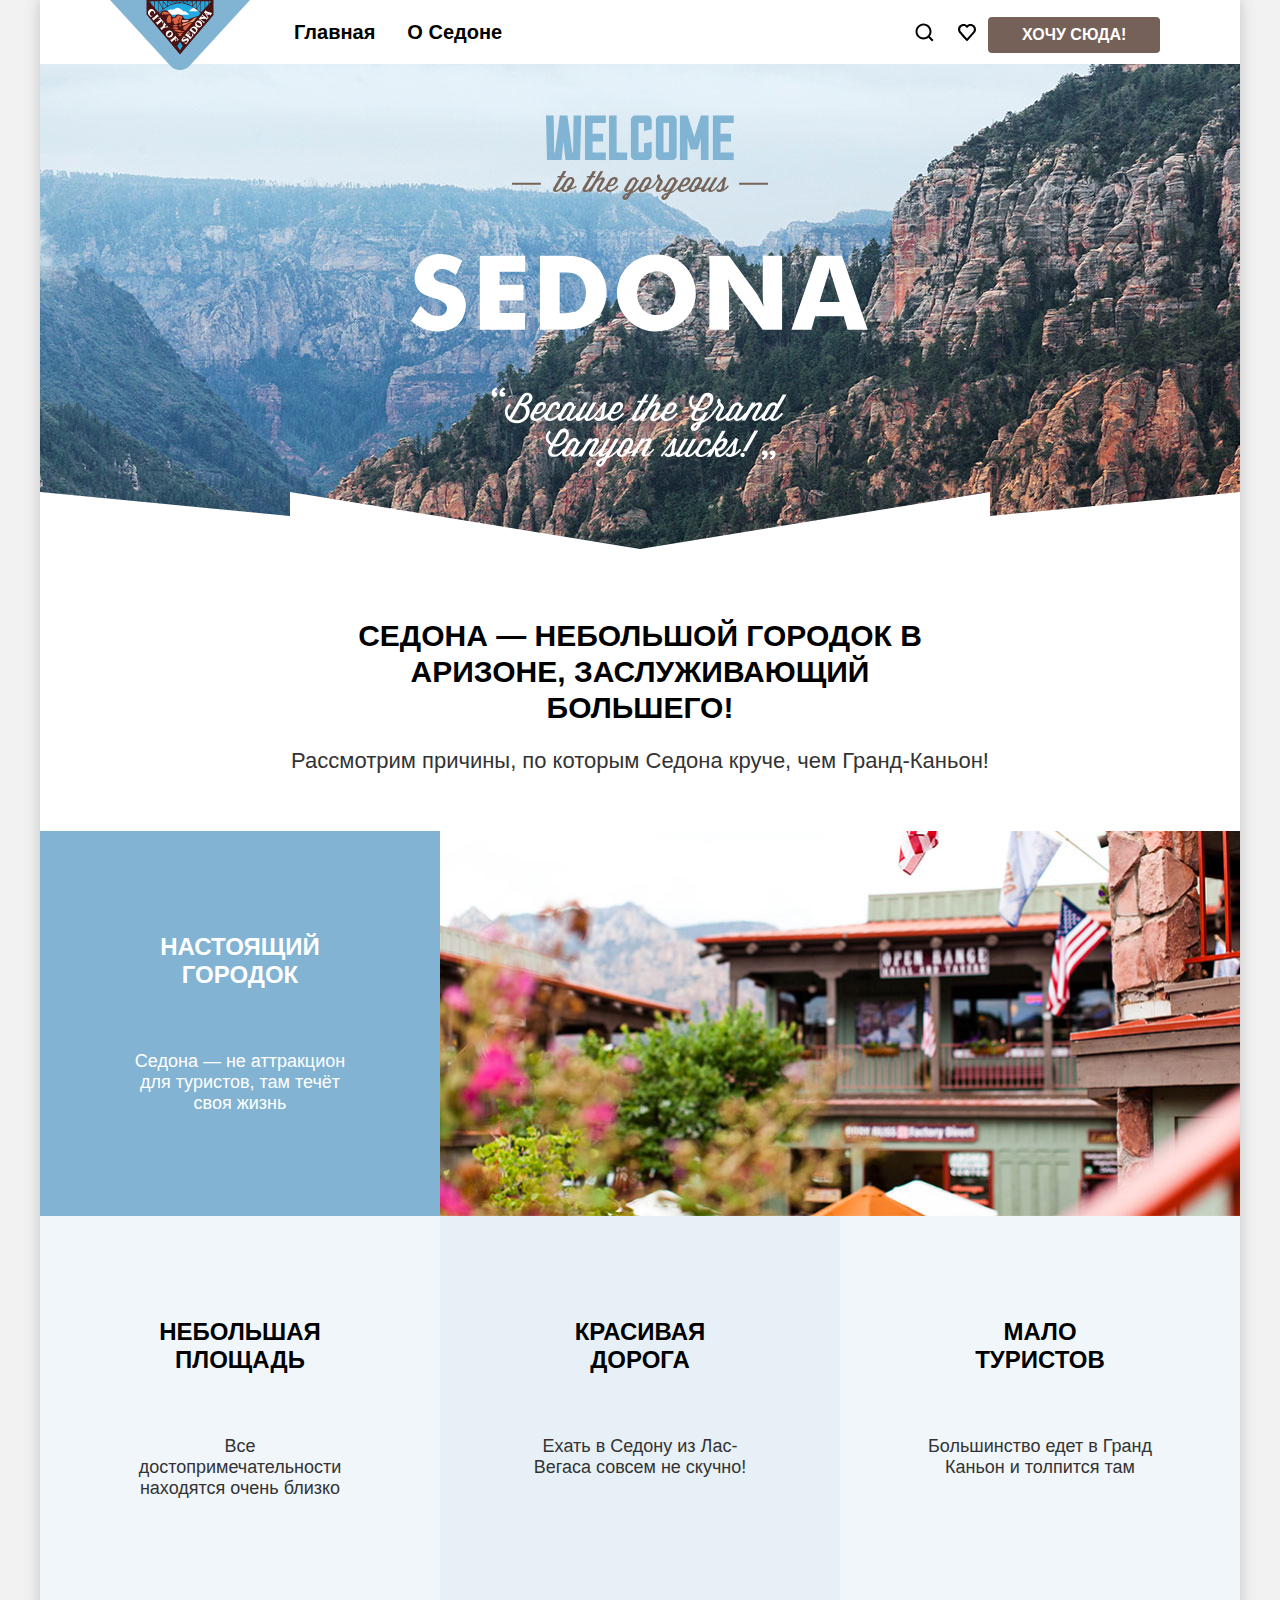
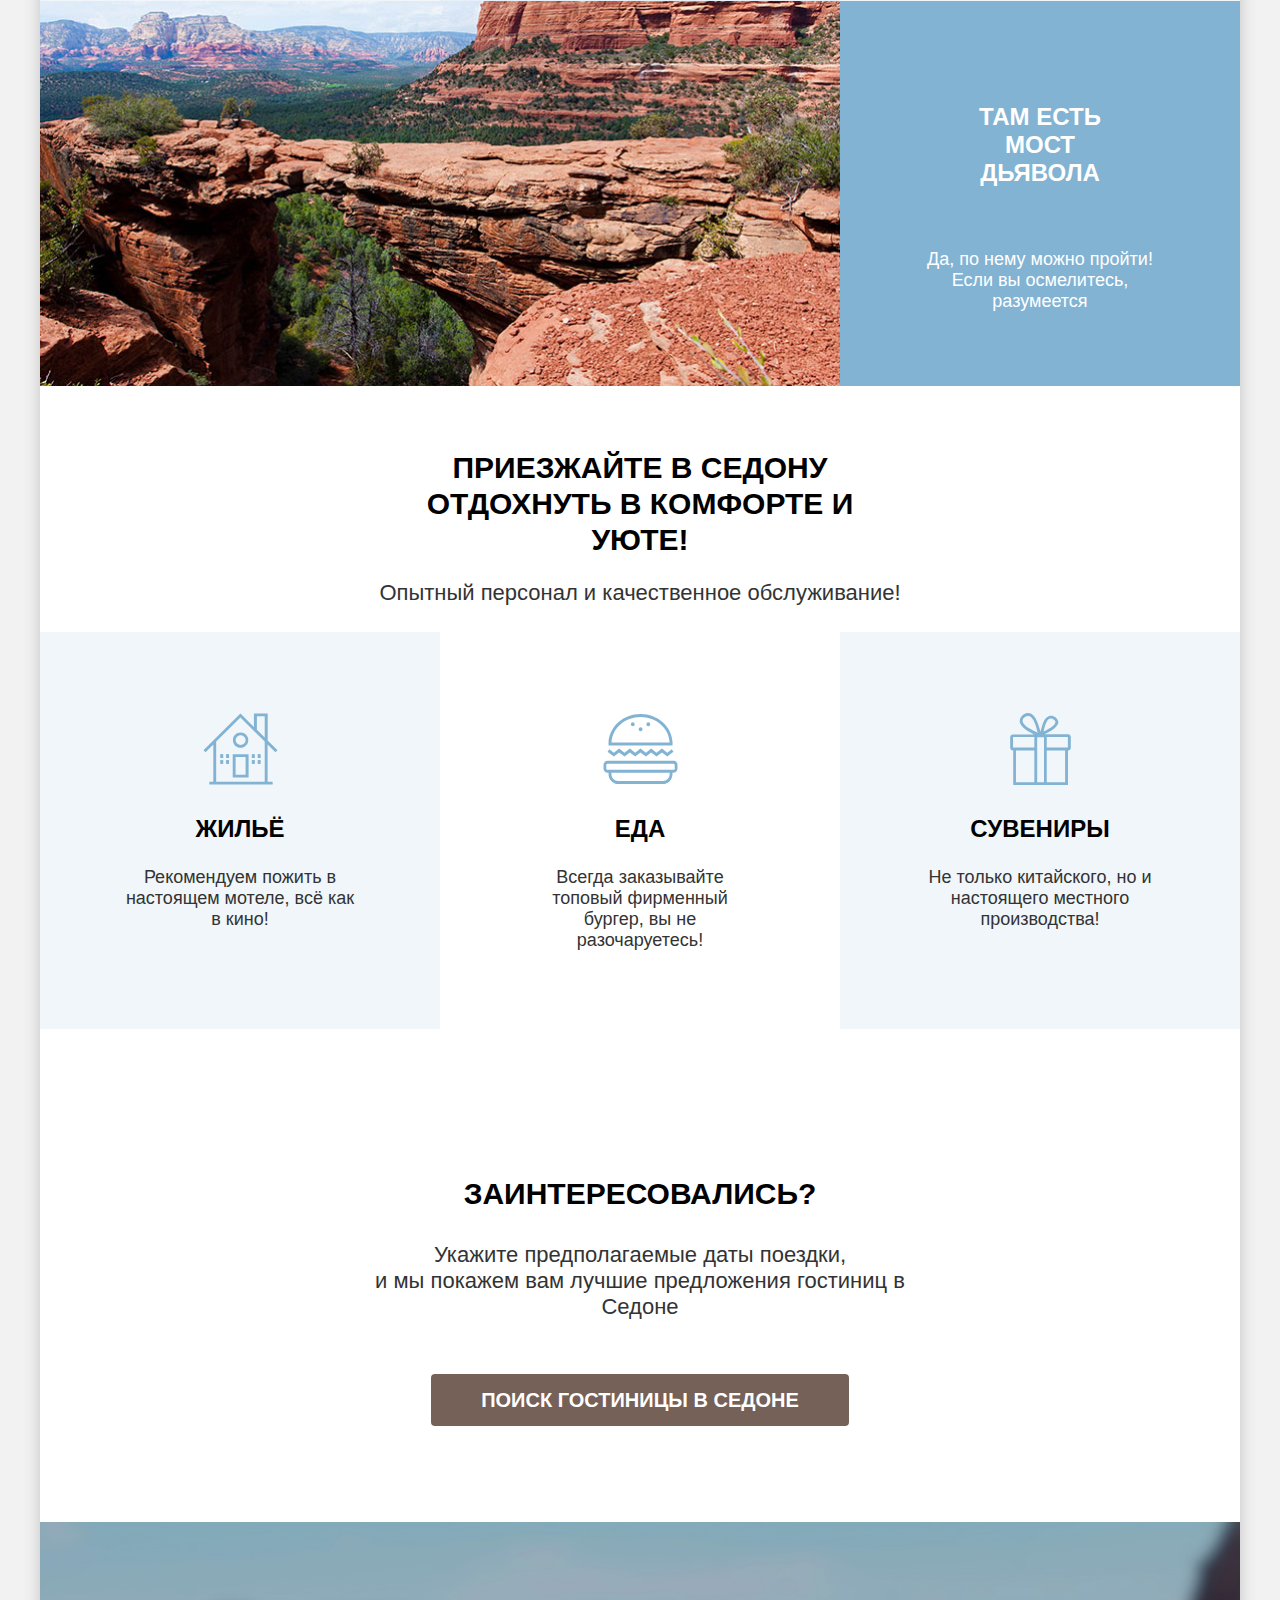
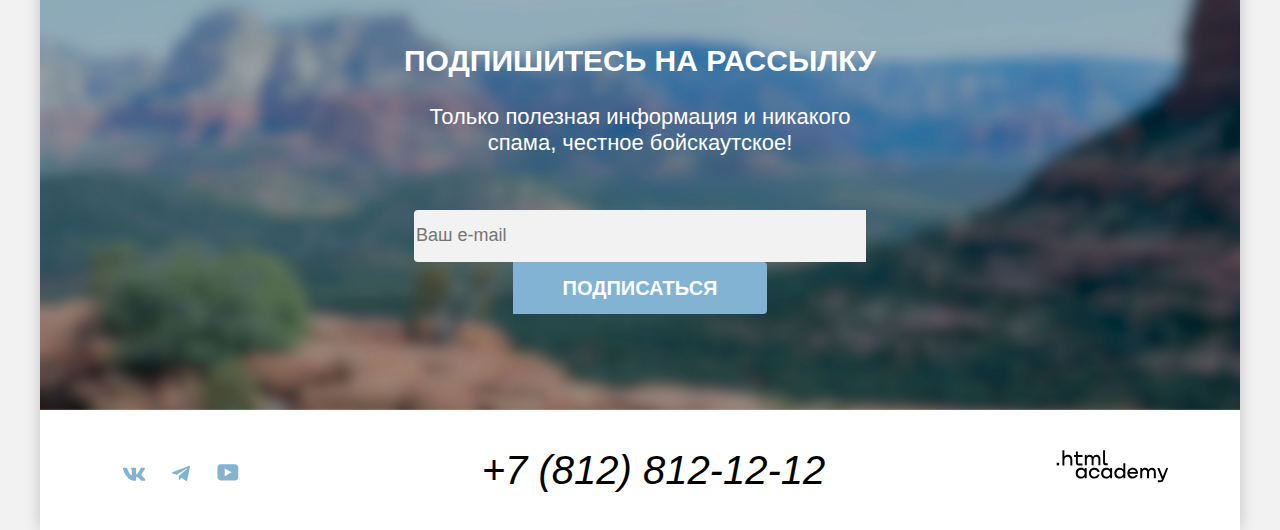
==== commit 633caff8: "Завершает сетки страниц на флексах" ====
--- a/index.html
+++ b/index.html
@@ -8,21 +8,23 @@
   <body>
     <div class="page-container">
       <header class="main-header">
-        <a class="header-logo" href="index.html">
-          <img class="header-logo-image" src="images/logo/header-logo.svg" width="140" height="70" alt="Логотип Седоны">
-        </a>
-        <nav class="header-navigation">
-          <ul class="header-navigation-list">
-            <li class="header-navigation-item">
-              <a class="header-navigation-link header-navigation-link-current" href="index.html">Главная</a>
-            </li>
-            <li class="header-navigation-item">
-              <a class="header-navigation-link" href="#">О Седоне</a>
-            </li>
-            <li class="header-navigation-item">
-              <a class="header-navigation-link" href="catalog.html">Гостиницы</a>
-            </li>
-          </ul>
+        <div class="container main-header-container">
+          <nav class="header-navigation">
+            <a class="header-logo" href="index.html">
+              <img class="header-logo-image" src="images/logo/header-logo.svg" width="140" height="70" alt="Логотип Седоны">
+            </a>
+            <ul class="header-navigation-list">
+              <li class="header-navigation-item">
+                <a class="header-navigation-link header-navigation-link-current" href="index.html">Главная</a>
+              </li>
+              <li class="header-navigation-item">
+                <a class="header-navigation-link" href="#">О Седоне</a>
+              </li>
+              <li class="header-navigation-item">
+                <a class="header-navigation-link" href="catalog.html">Гостиницы</a>
+              </li>
+            </ul>
+          </nav>
           <ul class="navigation-user-list">
             <li class="navigation-user-item">
               <a class="navigation-user-link" href="#">
@@ -40,18 +42,23 @@
               </button>
             </li>
           </ul>
-        </nav>
+        </div>
       </header>
-      <main class="main-index">
+      <main class="main-container main-index">
         <section class="hero">
-          <h1 class="visually-hidden">Сайт поиска отелей в городе Седона</h1>
-          <img src="images/logo/main-logo.svg" width="458" height="352" alt="Welcome to the gorgeous Sedona. Because the Grand Canyon sucks!">
+          <div class="container hero-container">
+            <h1 class="visually-hidden">Сайт поиска отелей в городе Седона</h1>
+            <img class="main-logo" src="images/logo/main-logo.svg" width="458" height="352" alt="Welcome to the gorgeous Sedona. Because the Grand Canyon sucks!">
+          </div>
         </section>
         <section class="advantages">
           <header class="advantages-header">
-            <h2 class="visually-hidden">Преимущества города Седона</h2>
-            <p class="title-h2 advantages-title">Седона — небольшой городок в Аризоне, заслуживающий большего!</p>
-            <p class="title-h2-description advantages-description">Рассмотрим причины, по которым Седона круче, чем Гранд-Каньон!</p>
+            <!-- нужен ли тут див ниже-->
+            <div class="advantages-header-container">
+              <h2 class="visually-hidden">Преимущества города Седона</h2>
+              <p class="title-h2 advantages-title">Седона — небольшой городок в Аризоне, заслуживающий большего!</p>
+              <p class="title-h2-description advantages-description">Рассмотрим причины, по которым Седона круче, чем Гранд-Каньон!</p>
+            </div>
           </header>
           <ul class="advantages-list">
             <li class="advantages-item">
@@ -59,7 +66,7 @@
                 <h3 class="advantages-card-title">Настоящий городок</h3>
                 <p class="advantages-card-description">Седона — не аттракцион для туристов, там течёт своя жизнь</p>
               </div>
-              <img src="images/backgrounds/advantages-01.jpg" width="800" height="385" alt="Дома в классическом американском стиле с флагами">
+              <img class="advantages-image" src="images/backgrounds/advantages-01.jpg" width="800" height="385" alt="Дома в классическом американском стиле с флагами">
             </li>
             <li class="advantages-item">
               <div class="advantages-card advantages-card-light">
@@ -80,19 +87,21 @@
               </div>
             </li>
             <li class="advantages-item">
+              <img class="advantages-image" src="images/backgrounds/advantages-02.jpg" width="800" height="385" alt="Мост дьявола на фоне красных скалистых гор">
               <div class="advantages-card advantages-card-bright">
                 <h3 class="advantages-card-title">Там есть мост дьявола</h3>
                 <p class="advantages-card-description">Да, по нему можно пройти! Если вы осмелитесь, разумеется</p>
               </div>
-              <img src="images/backgrounds/advantages-02.jpg" width="800" height="385" alt="Мост дьявола на фоне красных скалистых гор">
             </li>
           </ul>
         </section>
         <section class="services">
           <header class="services-header">
-            <h2 class="visually-hidden">Услуги города Седона</h2>
-            <p class="title-h2 services-title">Приезжайте в Седону отдохнуть в комфорте и уюте!</p>
-            <p class="title-h2-description services-description">Опытный персонал и качественное обслуживание!</p>
+            <div class="services-header-container">
+              <h2 class="visually-hidden">Услуги города Седона</h2>
+              <p class="title-h2 services-title">Приезжайте в Седону отдохнуть в комфорте и уюте!</p>
+              <p class="title-h2-description services-description">Опытный персонал и качественное обслуживание!</p>
+            </div>
           </header>
           <ul class="services-list">
             <li class="services-item">
@@ -119,52 +128,58 @@
           </ul>
         </section>
         <section class="hotel-search">
-          <h2 class="visually-hidden">Поиск гостиницы в городе Седона</h2>
-          <p class="title-h2 hotel-search-title">Заинтересовались?</p>
-          <p class="title-h2-description hotel-search-description">Укажите предполагаемые даты поездки, <br> и мы покажем вам лучшие предложения гостиниц в Седоне</p>
-          <button class="button button-primary button-hotel-search" type="button">
-            <span>
-              Поиск гостиницы в Седоне
-            </span>
-          </button>
+          <div class="hotel-search-container">
+            <h2 class="visually-hidden">Поиск гостиницы в городе Седона</h2>
+            <p class="title-h2 hotel-search-title">Заинтересовались?</p>
+            <p class="title-h2-description hotel-search-description">Укажите предполагаемые даты поездки, <br> и мы покажем вам лучшие предложения гостиниц в Седоне</p>
+            <button class="button button-primary button-hotel-search" type="button">
+              <span>Поиск гостиницы в Седоне</span>
+            </button>
+          </div>
         </section>
         <section class="newsletter-main">
-          <h2 class="title-h2 newsletter-title">Подпишитесь на рассылку</h2>
-          <p class="title-h2-description newsletter-description">Только полезная информация и никакого спама, честное бойскаутское!</p>
-          <form id="newsletter-form" class="newsletter-form" action="https://echo.htmlacademy.ru/" method="post">
-            <label for="newsletter-form-email">
-              <input class="newsletter-field" placeholder="Ваш e-mail" type="email" name="newsletter-email" id="newsletter-form-email" required>
-            </label>
-            <button class="button button-secondary button-secondary-newsletter" type="submit">
-              <span>Подписаться</span>
-            </button>
-          </form>
+          <div class="newsletter-main-container">
+            <h2 class="title-h2 newsletter-title">Подпишитесь на рассылку</h2>
+            <p class="title-h2-description newsletter-description">Только полезная информация и никакого спама, честное бойскаутское!</p>
+            <div class="newsletter-form-container">
+              <form id="newsletter-form" class="newsletter-form" action="https://echo.htmlacademy.ru/" method="post">
+                <label for="newsletter-form-email">
+                  <input class="newsletter-field" placeholder="Ваш e-mail" type="email" name="newsletter-email" id="newsletter-form-email" required>
+                </label>
+                <button class="button button-secondary button-secondary-newsletter" type="submit">
+                  <span>Подписаться</span>
+                </button>
+              </form>
+            </div>
+          </div>
         </section>
       </main>
       <footer class="main-footer">
-        <ul class="social-list">
-          <li class="social-item">
-            <a class="social-link-vkontakte" href="https://vk.com/htmlacademy">
-              <img src="images/icons/vkontakte.svg" width="24" height="14" alt="Vkontakte">
-            </a>
-          </li>
-          <li class="social-item">
-            <a class="social-link-telegram" href="https://t.me/htmlacademy">
-              <img src="images/icons/telegram.svg" width="18" height="16" alt="Telegram">
-            </a>
-          </li>
-          <li class="social-item">
-            <a class="social-link-youtube" href="https://www.youtube.com/user/htmlacademyru">
-              <img src="images/icons/youtube.svg" width="22" height="17" alt="Youtube">
-            </a>
-          </li>
-        </ul>
-        <address class="footer-address">
-          <a class="footer-address-phone" href="tel:+78128121212">+7 (812) 812-12-12</a>
-        </address>
-        <a class="footer-dev" href="https://htmlacademy.ru/">
-          <img class="footer-dev-logo" src="images/logo/dev-logo.svg" width="115" height="33" alt="Логотип разработчика .html academy">
-        </a>
+        <div class="container footer-container">
+          <ul class="social-list">
+            <li class="social-item">
+              <a class="social-link-vkontakte" href="https://vk.com/htmlacademy">
+                <img src="images/icons/vkontakte.svg" width="24" height="14" alt="Vkontakte">
+              </a>
+            </li>
+            <li class="social-item">
+              <a class="social-link-telegram" href="https://t.me/htmlacademy">
+                <img src="images/icons/telegram.svg" width="18" height="16" alt="Telegram">
+              </a>
+            </li>
+            <li class="social-item">
+              <a class="social-link-youtube" href="https://www.youtube.com/user/htmlacademyru">
+                <img src="images/icons/youtube.svg" width="22" height="17" alt="Youtube">
+              </a>
+            </li>
+          </ul>
+          <address class="footer-address">
+            <a class="footer-address-phone" href="tel:+78128121212">+7 (812) 812-12-12</a>
+          </address>
+          <a class="footer-dev" href="https://htmlacademy.ru/">
+            <img class="footer-dev-logo" src="images/logo/dev-logo.svg" width="115" height="33" alt="Логотип разработчика .html academy">
+          </a>
+        </div>
       </footer>
     </div>
   </body>
--- a/styles/styles.css
+++ b/styles/styles.css
@@ -14,27 +14,105 @@
     font-display: swap;
 }
 
+*,
+*:before,
+*:after {
+    box-sizing: border-box;
+}
+
+html {
+    height: 100%;
+}
+
 body {
+    margin: 0 auto;
+    height: 100%;
+    max-width: 1280px;
     font-family: "PT Sans", sans-serif;
-    font-size: 22px;
-    line-height: 26px;
+    font-weight: 400;
+    font-size: 18px;
+    line-height: 24px;
     color: #000000;
     background-color: #F2F2F2;
 }
 
 .page-container {
-    width: 1200px;
-    margin: 0 auto;
+    display: flex;
+    flex-direction: column;
+    margin: 0 auto;
+    max-width: 1200px;
+    min-height: 100%;
     background-color: #FFFFFF;
     box-shadow: 0px 0px 15px 0px rgba(0, 0, 0, 0.20);
 }
 
+.main-header {
+    display: flex;
+    max-height: 64px;
+    max-width: 1060px;
+    margin: 0 auto;
+}
+
+.container {
+    display: flex;
+    max-width: 1060px;
+    width: 100%;
+    padding: 0;
+    margin: 0 auto;
+    justify-content: center;
+}
+
+.main-header-container {
+    width: 1060px;
+}
+
+.header-navigation {
+    display: flex;
+    flex-grow: 1;
+}
+
+.header-logo {
+    margin-right: 28px;
+    z-index: 1;
+}
+
+.header-navigation-list {
+  display: flex;
+  width: 339px;
+  margin: 0;
+  padding: 0;
+  align-items: center;
+  flex-wrap: wrap;
+}
+
+.navigation-user-list {
+    display: flex;
+    width: 268px;
+    margin: 0;
+    padding: 0;
+    align-items: center;
+    flex-wrap: wrap;
+    margin-left: auto;
+}
+
+ul {
+    list-style-type: none;
+}
+
 .header-navigation-link {
+    display: block;
     font-weight: 700;
     font-size: 20px;
     line-height: 24px;
     color: #000000;
     text-decoration: none;
+    padding: 20px 16px;
+
+}
+
+.navigation-user-link {
+    display: block;
+    padding: 22px 12px;
 }
 
 .button {
@@ -55,6 +133,12 @@
 .navigation-user-button {
     font-size: 16px;
     line-height: 20px;
+    padding: 8px 34px;
+}
+
+.main-container {
+    flex-grow: 1;
+    text-align: center;
 }
 
 .hero {
@@ -65,8 +149,74 @@
     background-repeat: no-repeat;
 }
 
+.main-logo {
+    display: block;
+    margin: 0 auto;
+    margin-bottom: 82px;
+    margin-top: 51px;
+}
+
+.advantages-header {
+    padding-top: 69px;
+    min-height: 282px;
+}
+
+.advantages-title {
+    margin-bottom: 141px;
+    margin-top: 0;
+    width: 620px;
+    margin: 0 auto;
+}
+
+/* было так + в диве контейнер (убрала)
+.advantages-header {
+    display: flex;
+    height: 282px;
+}
+
+.advantages-header-container {
+    flex-wrap: wrap;
+    margin-top: 69px;
+    margin-bottom: 90px;
+}
+
+.advantages-title {
+    width: 620px;
+    margin: 0 auto;
+}
+*/
+
+.advantages-list {
+    display: flex;
+    flex-wrap: wrap;
+    margin: 0;
+    padding: 0;
+}
+
+.advantages-item {
+    display: flex;
+}
+
+.advantages-card {
+    width: 400px;
+    max-height: 385px;
+    padding: 102px 85px;
+    margin: 0;
+}
+
+.advantages-image {
+    min-height: 100%;
+}
+
 .visually-hidden {
-    display: none;
+    position: absolute;
+    clip: rect(0 0 0 0);
+    width: 1px;
+    height: 1px;
+    margin: -1px;
+    padding: 0;
+    border: 0;
+    overflow: hidden;
 }
 
 .title-h2 {
@@ -92,6 +242,10 @@
     text-transform: uppercase;
     text-align: center;
     color: #000000;
+    padding: 0;
+    margin: 0 auto;
+    margin-bottom: 62px;
+    max-width: 175px;
 }
 
 .advantages-card-description {
@@ -116,6 +270,29 @@
 
 .advantages-card-medium {
     background-color: #83B3D333;
+}
+
+.services-header {
+    padding-top: 64px;
+    min-height: 246px;
+}
+
+.services-title {
+    margin-bottom: 64px;
+    margin-top: 0;
+    width: 505px;
+    margin: 0 auto;
+}
+
+.services-list {
+    display: flex;
+    padding: 0;
+    margin: 0;
+}
+
+.services-card {
+    padding: 81px 85px;
+    max-width: 400px;
 }
 
 .services-card-title {
@@ -143,12 +320,35 @@
     background-color: #FFFFFF;
 }
 
+/* лишний отступ (?) по высоте получилась больше секция*/
+.hotel-search {
+    min-height: 406px;
+}
+
+.hotel-search-container {
+    padding: 96px 304px;
+}
+
+.hotel-search-description {
+    margin-bottom: 54px;
+}
+
+.button-hotel-search {
+    padding: 8px 50px;
+}
+/*по высоте получилась больше секция (?) что-то с формой*/
 .newsletter-main {
     background-image: url("../images/backgrounds/newsletter-background.jpg");
     background-color: #000000;
     background-size: cover;
     background-position: center bottom;
     background-repeat: no-repeat;
+    min-height: 414.86px;
+}
+
+.newsletter-main-container {
+    padding: 96px 258px;
+    margin-top: 0;
 }
 
 .newsletter-title {
@@ -157,6 +357,14 @@
 
 .newsletter-description {
     color: #FFFFFF;
+    width: 475px;
+    margin: 0 auto;
+}
+
+.newsletter-form-container {
+    display: flex;
+    margin-top: 54px;
+    align-items: center;
 }
 
 .newsletter-field {
@@ -167,12 +375,56 @@
     color: #000000;
     background-color: #F2F2F2;
     border: none;
-    border-radius: 4px;
+    border-radius: 4px 0 0 4px;
+    margin-right: 0;
+    width: 452px;
+    height: 52px;
 }
 
 .button-secondary {
     color: #FFFFFF;
     background-color: #82B3D3;
+}
+
+.button-secondary-newsletter {
+    border-radius: 0 4px 4px 0;
+    padding: 8px 50px;
+    margin-left: 0;
+}
+
+.main-footer {
+    min-height: 120px;
+}
+
+.footer-container {
+    justify-content: space-between;
+    margin: 0 auto;
+    max-width: 1060px;
+    padding-top: 40px;
+    padding-bottom: 30px;
+}
+
+.social-list {
+    display: flex;
+    margin: 0;
+    padding: 0;
+    align-items: center;
+}
+
+
+.social-link-vkontakte {
+    display: block;
+    padding: 13px 11.67px;
+}
+
+.social-link-telegram {
+    display: block;
+    padding: 12px 14.67px;
+}
+
+.social-link-youtube {
+    display: block;
+    padding: 11.5px 12.67px;
 }
 
 .footer-address-phone {
@@ -330,6 +582,9 @@
     background-color: #FFFFFF;
 }
 
+.newsletter {
+    min-height: 414.86px;
+}
 .newsletter .newsletter-title, .newsletter .newsletter-description {
     color: #000000;
     text-align: center;
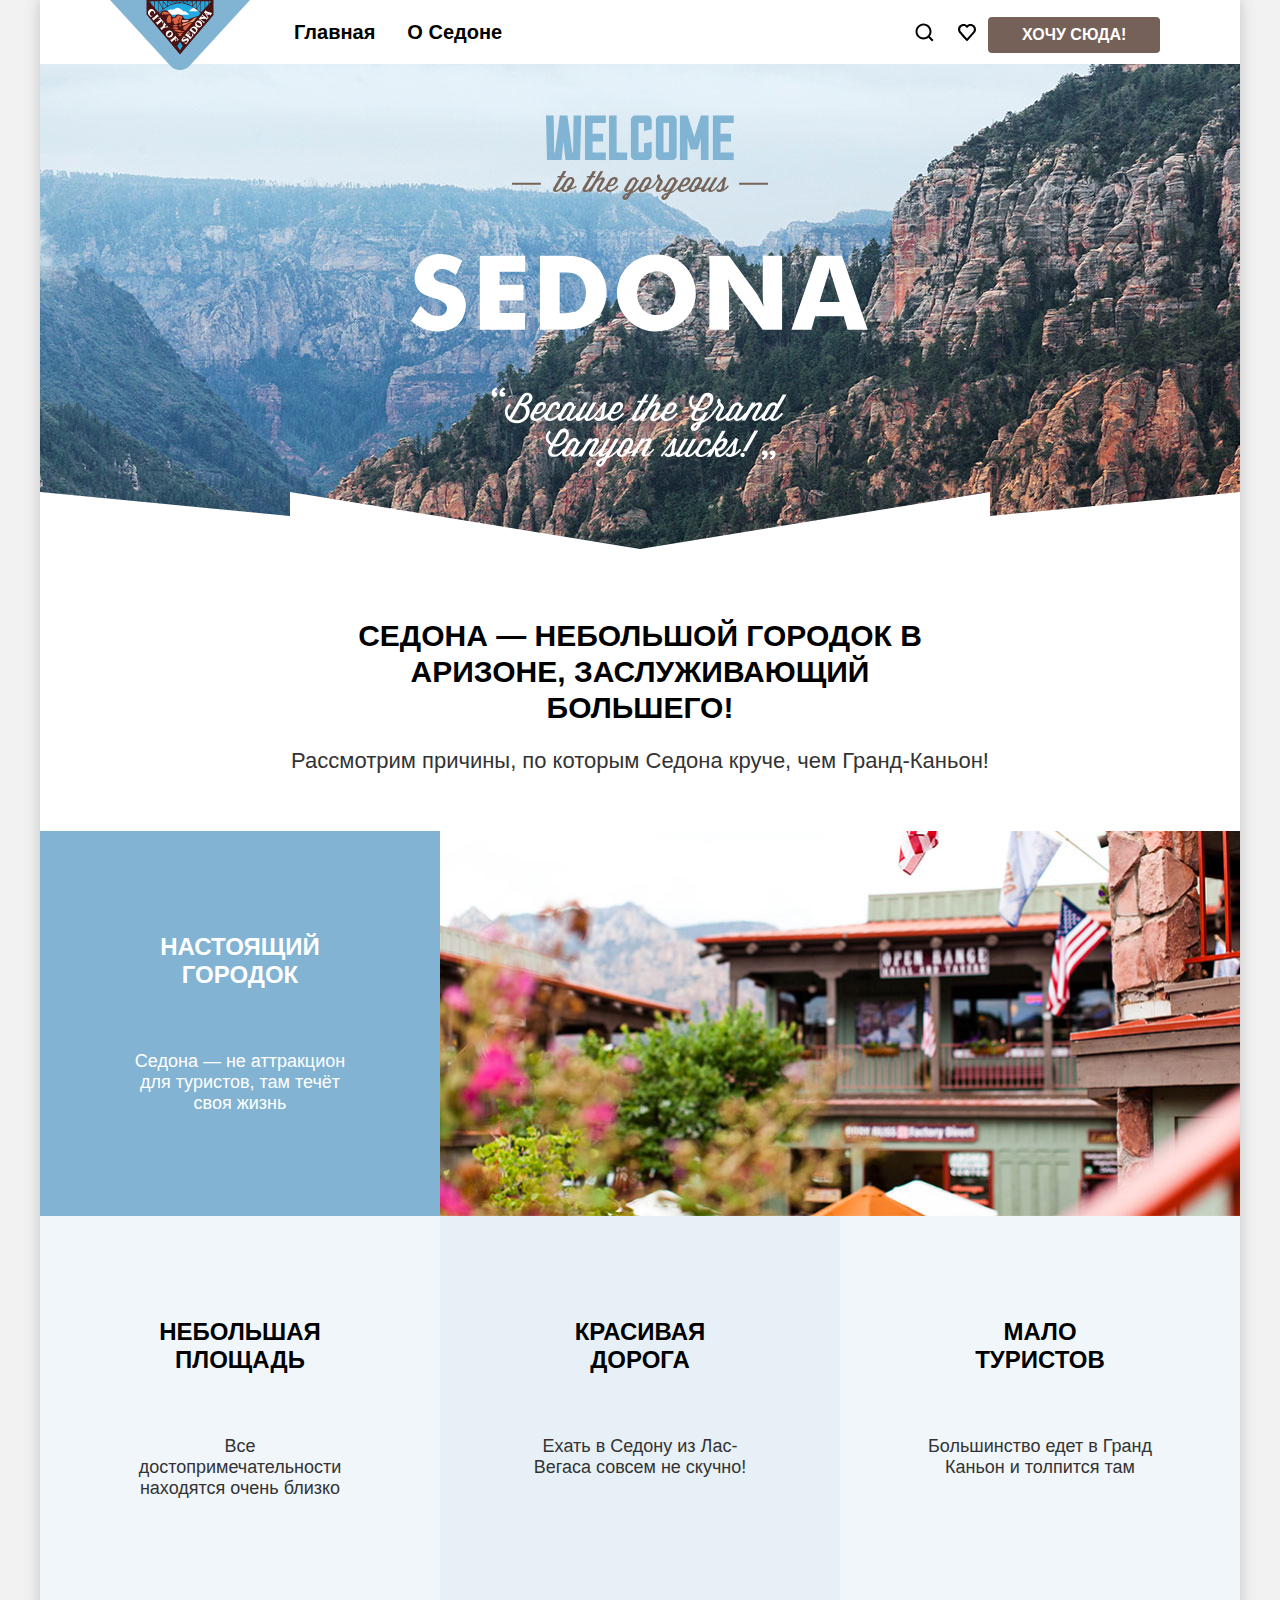
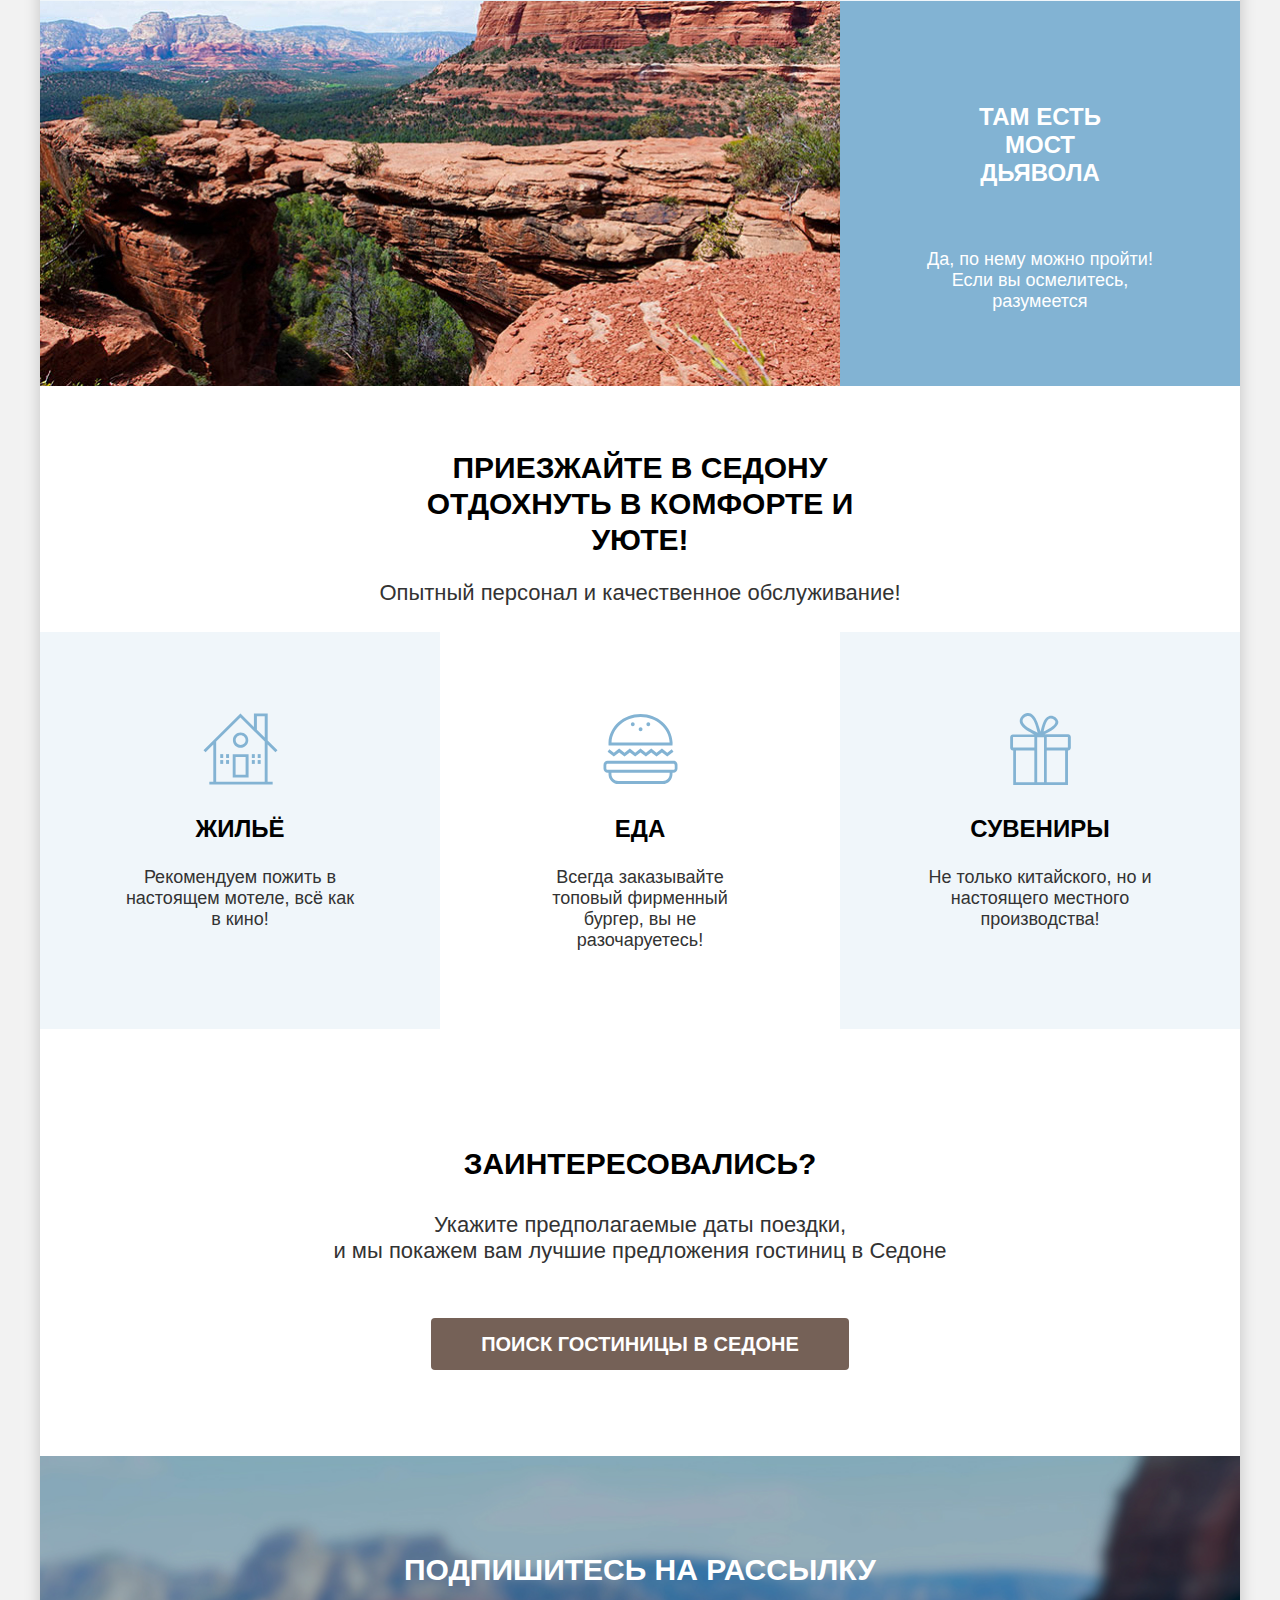
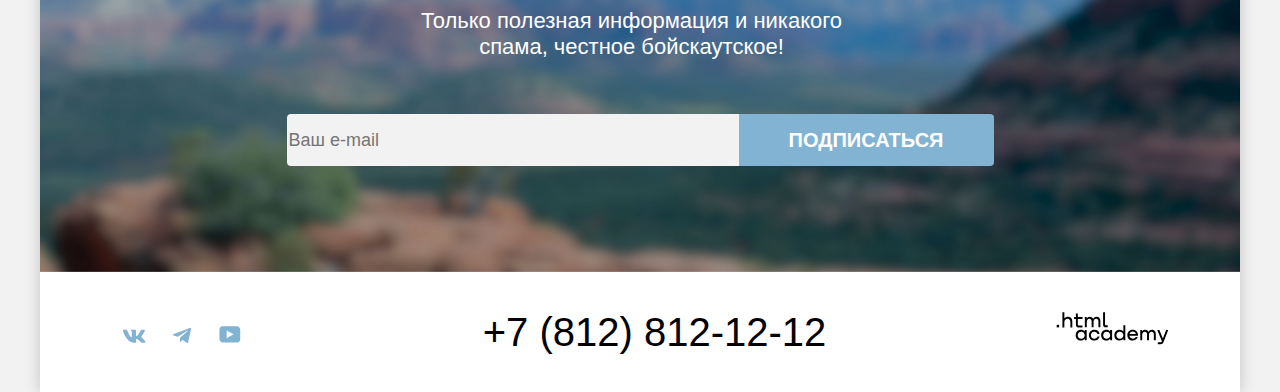
==== commit 56878ec5: "Исправляет замечания по флексам" ====
--- a/index.html
+++ b/index.html
@@ -11,7 +11,7 @@
         <div class="container main-header-container">
           <nav class="header-navigation">
             <a class="header-logo" href="index.html">
-              <img class="header-logo-image" src="images/logo/header-logo.svg" width="140" height="70" alt="Логотип Седоны">
+              <img class="header-logo-image" src="images/logo/header-logo.svg" width="140" height="70" alt="Логотип Седоны.">
             </a>
             <ul class="header-navigation-list">
               <li class="header-navigation-item">
@@ -28,18 +28,16 @@
           <ul class="navigation-user-list">
             <li class="navigation-user-item">
               <a class="navigation-user-link" href="#">
-                <img class="navigation-user-link-search" src="images/icons/search.svg" width="20" height="20" alt="Поиск">
+                <img class="navigation-user-link-search" src="images/icons/search.svg" width="20" height="20" alt="Поиск.">
               </a>
             </li>
             <li class="navigation-user-item">
               <a class="navigation-user-link" href="#">
-                <img class="navigation-user-link-favorites" src="images/icons/favorites.svg" width="18" height="17" alt="Избранное">
+                <img class="navigation-user-link-favorites" src="images/icons/favorites.svg" width="18" height="17" alt="Избранное.">
               </a>
             </li>
             <li class="navigation-user-item">
-              <button class="button button-primary navigation-user-button" type="button">
-                <span>Хочу сюда!</span>
-              </button>
+              <button class="button button-primary navigation-user-button" type="button">Хочу сюда!</button>
             </li>
           </ul>
         </div>
@@ -47,18 +45,15 @@
       <main class="main-container main-index">
         <section class="hero">
           <div class="container hero-container">
-            <h1 class="visually-hidden">Сайт поиска отелей в городе Седона</h1>
+            <h1 class="visually-hidden">Сайт поиска отелей в городе Седона.</h1>
             <img class="main-logo" src="images/logo/main-logo.svg" width="458" height="352" alt="Welcome to the gorgeous Sedona. Because the Grand Canyon sucks!">
           </div>
         </section>
         <section class="advantages">
           <header class="advantages-header">
-            <!-- нужен ли тут див ниже-->
-            <div class="advantages-header-container">
-              <h2 class="visually-hidden">Преимущества города Седона</h2>
-              <p class="title-h2 advantages-title">Седона — небольшой городок в Аризоне, заслуживающий большего!</p>
-              <p class="title-h2-description advantages-description">Рассмотрим причины, по которым Седона круче, чем Гранд-Каньон!</p>
-            </div>
+            <h2 class="visually-hidden">Преимущества города Седона.</h2>
+            <p class="title-h2 advantages-title">Седона — небольшой городок в Аризоне, заслуживающий большего!</p>
+            <p class="text-description advantages-description">Рассмотрим причины, по которым Седона круче, чем Гранд-Каньон!</p>
           </header>
           <ul class="advantages-list">
             <li class="advantages-item">
@@ -66,7 +61,7 @@
                 <h3 class="advantages-card-title">Настоящий городок</h3>
                 <p class="advantages-card-description">Седона — не аттракцион для туристов, там течёт своя жизнь</p>
               </div>
-              <img class="advantages-image" src="images/backgrounds/advantages-01.jpg" width="800" height="385" alt="Дома в классическом американском стиле с флагами">
+              <img class="advantages-image" src="images/backgrounds/advantages-01.jpg" width="800" height="385" alt="Дома в классическом американском стиле с флагами.">
             </li>
             <li class="advantages-item">
               <div class="advantages-card advantages-card-light">
@@ -87,7 +82,7 @@
               </div>
             </li>
             <li class="advantages-item">
-              <img class="advantages-image" src="images/backgrounds/advantages-02.jpg" width="800" height="385" alt="Мост дьявола на фоне красных скалистых гор">
+              <img class="advantages-image" src="images/backgrounds/advantages-02.jpg" width="800" height="385" alt="Мост дьявола на фоне красных скалистых гор.">
               <div class="advantages-card advantages-card-bright">
                 <h3 class="advantages-card-title">Там есть мост дьявола</h3>
                 <p class="advantages-card-description">Да, по нему можно пройти! Если вы осмелитесь, разумеется</p>
@@ -98,29 +93,29 @@
         <section class="services">
           <header class="services-header">
             <div class="services-header-container">
-              <h2 class="visually-hidden">Услуги города Седона</h2>
+              <h2 class="visually-hidden">Услуги города Седона.</h2>
               <p class="title-h2 services-title">Приезжайте в Седону отдохнуть в комфорте и уюте!</p>
-              <p class="title-h2-description services-description">Опытный персонал и качественное обслуживание!</p>
+              <p class="text-description services-description">Опытный персонал и качественное обслуживание!</p>
             </div>
           </header>
           <ul class="services-list">
             <li class="services-item">
               <div class="services-card services-card-medium">
-                <img class="services-card-icon" src="images/icons/services-home.svg" width="75" height="72" alt="Жильё">
+                <img class="services-card-icon" src="images/icons/services-home.svg" width="75" height="72" alt="Жильё.">
                 <h3 class="services-card-title">Жильё</h3>
                 <p class="services-card-description">Рекомендуем пожить в настоящем мотеле, всё как в кино!</p>
               </div>
             </li>
             <li class="services-item">
               <div class="services-card services-card-light">
-                <img class="services-card-icon" src="images/icons/services-food.svg" width="75" height="72" alt="Еда">
+                <img class="services-card-icon" src="images/icons/services-food.svg" width="75" height="72" alt="Еда.">
                 <h3 class="services-card-title">Еда</h3>
                 <p class="services-card-description">Всегда заказывайте топовый фирменный бургер, вы не разочаруетесь!</p>
               </div>
             </li>
             <li class="services-item">
               <div class="services-card services-card-medium">
-                <img class="services-card-icon" src="images/icons/services-souvenirs.svg" width="75" height="72" alt="Сувениры">
+                <img class="services-card-icon" src="images/icons/services-souvenirs.svg" width="75" height="72" alt="Сувениры.">
                 <h3 class="services-card-title">Сувениры</h3>
                 <p class="services-card-description">Не только китайского, но и настоящего местного производства!</p>
               </div>
@@ -129,28 +124,22 @@
         </section>
         <section class="hotel-search">
           <div class="hotel-search-container">
-            <h2 class="visually-hidden">Поиск гостиницы в городе Седона</h2>
+            <h2 class="visually-hidden">Поиск гостиницы в городе Седона.</h2>
             <p class="title-h2 hotel-search-title">Заинтересовались?</p>
-            <p class="title-h2-description hotel-search-description">Укажите предполагаемые даты поездки, <br> и мы покажем вам лучшие предложения гостиниц в Седоне</p>
-            <button class="button button-primary button-hotel-search" type="button">
-              <span>Поиск гостиницы в Седоне</span>
-            </button>
+            <p class="text-description hotel-search-description">Укажите предполагаемые даты поездки, <br> и мы покажем вам лучшие предложения гостиниц в Седоне</p>
+            <button class="button button-primary button-hotel-search" type="button">Поиск гостиницы в Седоне</button>
           </div>
         </section>
         <section class="newsletter-main">
           <div class="newsletter-main-container">
             <h2 class="title-h2 newsletter-title">Подпишитесь на рассылку</h2>
-            <p class="title-h2-description newsletter-description">Только полезная информация и никакого спама, честное бойскаутское!</p>
-            <div class="newsletter-form-container">
-              <form id="newsletter-form" class="newsletter-form" action="https://echo.htmlacademy.ru/" method="post">
-                <label for="newsletter-form-email">
-                  <input class="newsletter-field" placeholder="Ваш e-mail" type="email" name="newsletter-email" id="newsletter-form-email" required>
-                </label>
-                <button class="button button-secondary button-secondary-newsletter" type="submit">
-                  <span>Подписаться</span>
-                </button>
-              </form>
-            </div>
+            <p class="text-description newsletter-description">Только полезная информация и никакого спама, честное бойскаутское!</p>
+            <form id="newsletter-form" class="newsletter-form" action="https://echo.htmlacademy.ru/" method="post">
+              <label for="newsletter-form-email">
+                <input class="newsletter-field" placeholder="Ваш e-mail" type="email" name="newsletter-email" id="newsletter-form-email" required>
+              </label>
+              <button class="button button-secondary button-secondary-newsletter" type="submit">Подписаться</button>
+            </form>
           </div>
         </section>
       </main>
@@ -158,18 +147,18 @@
         <div class="container footer-container">
           <ul class="social-list">
             <li class="social-item">
-              <a class="social-link-vkontakte" href="https://vk.com/htmlacademy">
-                <img src="images/icons/vkontakte.svg" width="24" height="14" alt="Vkontakte">
+              <a class="social-link social-link-vkontakte" href="https://vk.com/htmlacademy">
+                <img src="images/icons/vkontakte.svg" width="24" height="14" alt="Vkontakte.">
               </a>
             </li>
             <li class="social-item">
-              <a class="social-link-telegram" href="https://t.me/htmlacademy">
-                <img src="images/icons/telegram.svg" width="18" height="16" alt="Telegram">
+              <a class="social-link social-link-telegram" href="https://t.me/htmlacademy">
+                <img src="images/icons/telegram.svg" width="18" height="16" alt="Telegram.">
               </a>
             </li>
             <li class="social-item">
-              <a class="social-link-youtube" href="https://www.youtube.com/user/htmlacademyru">
-                <img src="images/icons/youtube.svg" width="22" height="17" alt="Youtube">
+              <a class="social-link social-link-youtube" href="https://www.youtube.com/user/htmlacademyru">
+                <img src="images/icons/youtube.svg" width="22" height="17" alt="Youtube.">
               </a>
             </li>
           </ul>
@@ -177,7 +166,7 @@
             <a class="footer-address-phone" href="tel:+78128121212">+7 (812) 812-12-12</a>
           </address>
           <a class="footer-dev" href="https://htmlacademy.ru/">
-            <img class="footer-dev-logo" src="images/logo/dev-logo.svg" width="115" height="33" alt="Логотип разработчика .html academy">
+            <img class="footer-dev-logo" src="images/logo/dev-logo.svg" width="115" height="33" alt="Логотип разработчика .html academy.">
           </a>
         </div>
       </footer>
--- a/styles/styles.css
+++ b/styles/styles.css
@@ -36,6 +36,20 @@
     background-color: #F2F2F2;
 }
 
+.visually-hidden {
+  clip: rect(0 0 0 0);
+  -webkit-clip-path: inset(100%);
+  position: absolute;
+  clip-path: inset(100%);
+  margin: -1px;
+  border: 0;
+  padding: 0;
+  width: 1px;
+  height: 1px;
+  overflow: hidden;
+  white-space: nowrap;
+}
+
 .page-container {
     display: flex;
     flex-direction: column;
@@ -43,27 +57,28 @@
     max-width: 1200px;
     min-height: 100%;
     background-color: #FFFFFF;
-    box-shadow: 0px 0px 15px 0px rgba(0, 0, 0, 0.20);
-}
-
-.main-header {
+    box-shadow: 0 0 15px 0 rgba(0, 0, 0, 0.20);
+}
+
+/*.main-header {
     display: flex;
     max-height: 64px;
     max-width: 1060px;
     margin: 0 auto;
-}
+}*/
 
 .container {
-    display: flex;
     max-width: 1060px;
     width: 100%;
-    padding: 0;
-    margin: 0 auto;
+    margin: 0 auto;
+}
+
+.main-header-container {
+    display: flex;
+    width: 1060px;
+    max-height: 64px;
     justify-content: center;
-}
-
-.main-header-container {
-    width: 1060px;
+    margin-bottom: 0;
 }
 
 .header-navigation {
@@ -88,7 +103,7 @@
 .navigation-user-list {
     display: flex;
     width: 268px;
-    margin: 0;
+    margin: 0 0 0 auto;
     padding: 0;
     align-items: center;
     flex-wrap: wrap;
@@ -116,6 +131,7 @@
 }
 
 .button {
+    font-family: inherit;
     font-weight: 700;
     font-size: 20px;
     line-height: 36px;
@@ -147,13 +163,13 @@
     background-size: cover;
     background-position: center bottom;
     background-repeat: no-repeat;
+    padding-top: 51px;
+    padding-bottom: 82px;
 }
 
 .main-logo {
     display: block;
     margin: 0 auto;
-    margin-bottom: 82px;
-    margin-top: 51px;
 }
 
 .advantages-header {
@@ -162,29 +178,9 @@
 }
 
 .advantages-title {
-    margin-bottom: 141px;
-    margin-top: 0;
     width: 620px;
     margin: 0 auto;
 }
-
-/* было так + в диве контейнер (убрала)
-.advantages-header {
-    display: flex;
-    height: 282px;
-}
-
-.advantages-header-container {
-    flex-wrap: wrap;
-    margin-top: 69px;
-    margin-bottom: 90px;
-}
-
-.advantages-title {
-    width: 620px;
-    margin: 0 auto;
-}
-*/
 
 .advantages-list {
     display: flex;
@@ -208,26 +204,16 @@
     min-height: 100%;
 }
 
-.visually-hidden {
-    position: absolute;
-    clip: rect(0 0 0 0);
-    width: 1px;
-    height: 1px;
-    margin: -1px;
-    padding: 0;
-    border: 0;
-    overflow: hidden;
-}
-
 .title-h2 {
     font-weight: 700;
     font-size: 30px;
     line-height: 36px;
     text-transform: uppercase;
     text-align: center;
-}
-
-.title-h2-description {
+    margin-top: 0;
+}
+
+.text-description {
     font-weight: 400;
     font-size: 22px;
     line-height: 26px;
@@ -278,8 +264,6 @@
 }
 
 .services-title {
-    margin-bottom: 64px;
-    margin-top: 0;
     width: 505px;
     margin: 0 auto;
 }
@@ -320,54 +304,57 @@
     background-color: #FFFFFF;
 }
 
-/* лишний отступ (?) по высоте получилась больше секция*/
 .hotel-search {
-    min-height: 406px;
+    max-height: 406px;
 }
 
 .hotel-search-container {
-    padding: 96px 304px;
+    padding: 96px;
 }
 
 .hotel-search-description {
     margin-bottom: 54px;
+    margin-top: 0;
 }
 
 .button-hotel-search {
     padding: 8px 50px;
 }
-/*по высоте получилась больше секция (?) что-то с формой*/
+
 .newsletter-main {
     background-image: url("../images/backgrounds/newsletter-background.jpg");
     background-color: #000000;
     background-size: cover;
     background-position: center bottom;
     background-repeat: no-repeat;
-    min-height: 414.86px;
+    min-height: 416px;
 }
 
 .newsletter-main-container {
-    padding: 96px 258px;
+    padding: 96px;
+    margin: 0 auto;
+    max-width: 684px;
+}
+
+.newsletter-title {
+    color: #FFFFFF;
+    margin-bottom: 20px;
+}
+
+.newsletter-description {
+    color: #FFFFFF;
+    max-width: 475px;
     margin-top: 0;
-}
-
-.newsletter-title {
-    color: #FFFFFF;
-}
-
-.newsletter-description {
-    color: #FFFFFF;
-    width: 475px;
-    margin: 0 auto;
-}
-
-.newsletter-form-container {
-    display: flex;
-    margin-top: 54px;
-    align-items: center;
+    margin-bottom: 54px;
+}
+
+.newsletter-form {
+    display: flex;
+    justify-content: center;
 }
 
 .newsletter-field {
+    font-family: inherit;
     font-weight: 400;
     font-size: 18px;
     line-height: 24px;
@@ -376,7 +363,6 @@
     background-color: #F2F2F2;
     border: none;
     border-radius: 4px 0 0 4px;
-    margin-right: 0;
     width: 452px;
     height: 52px;
 }
@@ -389,7 +375,6 @@
 .button-secondary-newsletter {
     border-radius: 0 4px 4px 0;
     padding: 8px 50px;
-    margin-left: 0;
 }
 
 .main-footer {
@@ -397,6 +382,7 @@
 }
 
 .footer-container {
+    display: flex;
     justify-content: space-between;
     margin: 0 auto;
     max-width: 1060px;
@@ -404,6 +390,7 @@
     padding-bottom: 30px;
 }
 
+/* можно отцентровать каждый элемент без паддингов, задать ширину и высоту флексу?*/
 .social-list {
     display: flex;
     margin: 0;
@@ -414,17 +401,17 @@
 
 .social-link-vkontakte {
     display: block;
-    padding: 13px 11.67px;
+    padding: 13px 12px;
 }
 
 .social-link-telegram {
     display: block;
-    padding: 12px 14.67px;
+    padding: 12px 15px;
 }
 
 .social-link-youtube {
     display: block;
-    padding: 11.5px 12.67px;
+    padding: 12px 13px;
 }
 
 .footer-address-phone {
@@ -434,6 +421,7 @@
     color: #000000;
     text-align: center;
     text-decoration: none;
+    font-style: normal;
 }
 
 .filters {
@@ -498,7 +486,7 @@
     font-size: 16px;
     line-height: 20px;
     color: #FFFFFF;
-    background-color: rgba(0,0,0,0);
+    background-color: transparent;
 }
 
 .result-hotels {
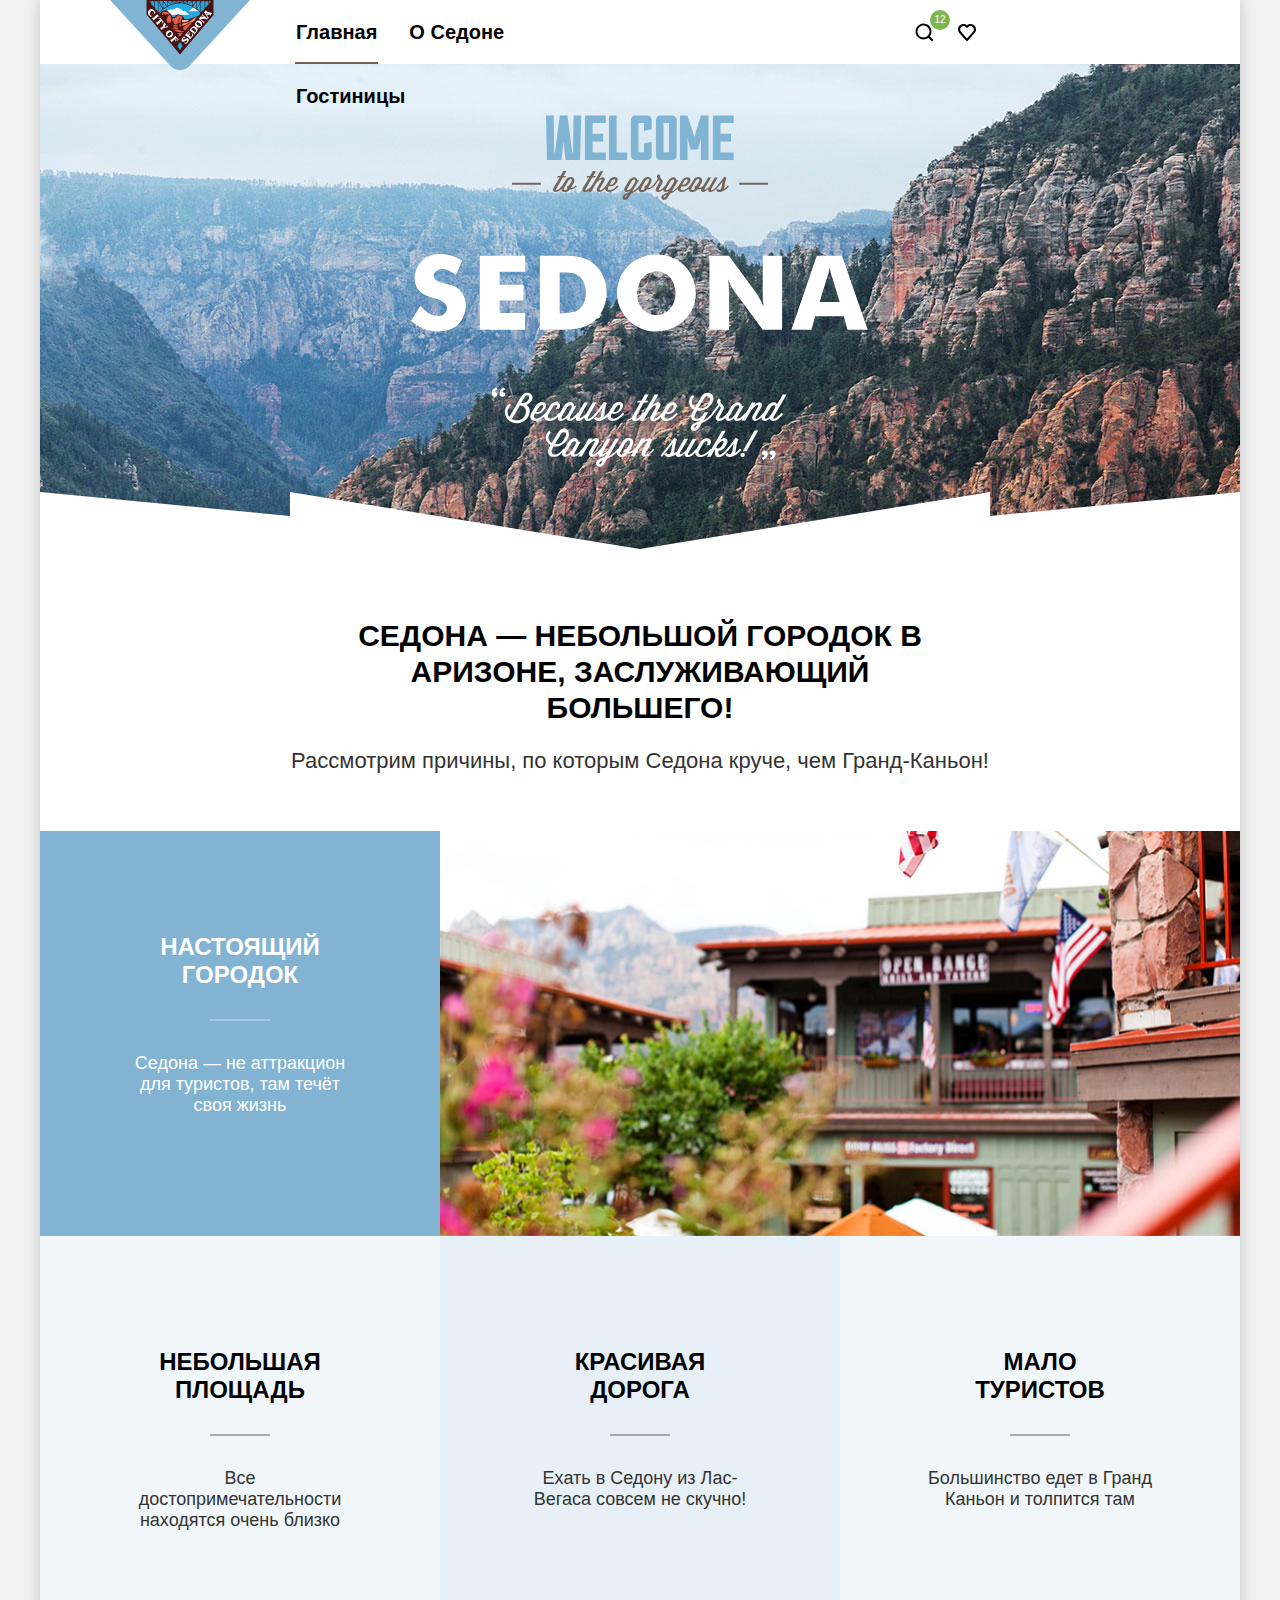
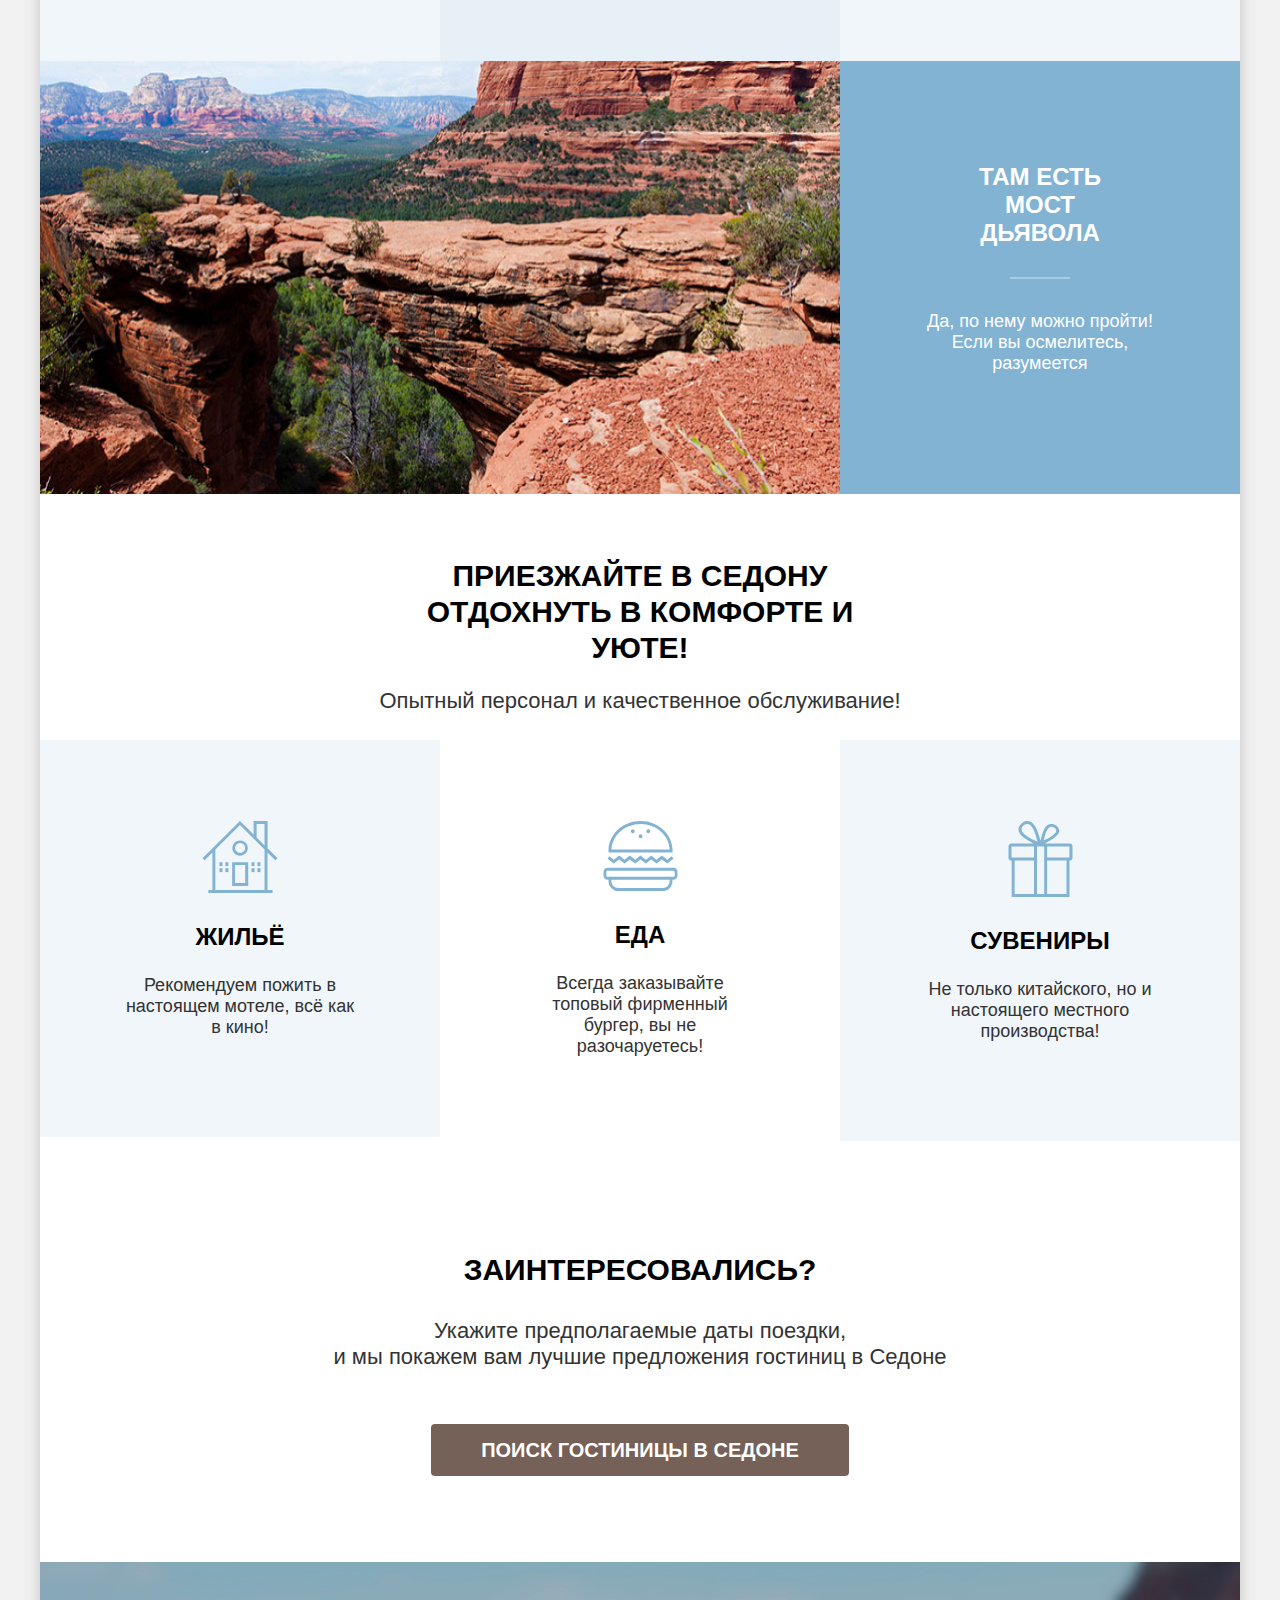
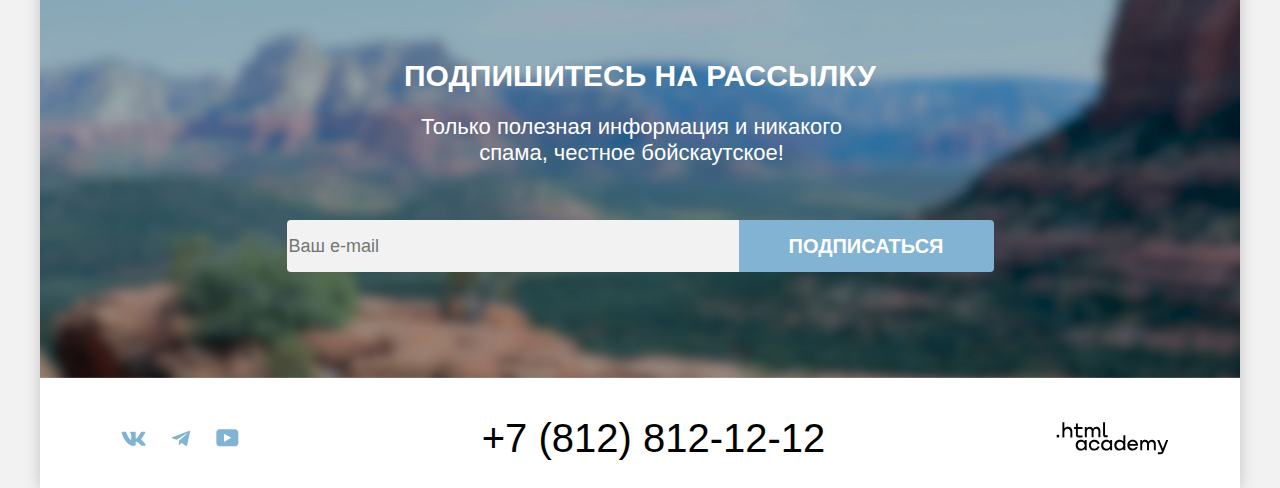
==== commit 85b17277: "Завершает Декоративные элементы всех страниц" ====
--- a/index.html
+++ b/index.html
@@ -28,12 +28,17 @@
           <ul class="navigation-user-list">
             <li class="navigation-user-item">
               <a class="navigation-user-link" href="#">
-                <img class="navigation-user-link-search" src="images/icons/search.svg" width="20" height="20" alt="Поиск.">
+                <svg aria-label="Кнопка поиска." width="20" height="20" viewBox="0 0 20 20" fill="none" xmlns="http://www.w3.org/2000/svg">
+                  <path d="M19.5 18.0083L15.8 14.3287C16.8 13.0359 17.5 11.3453 17.5 9.4558C17.5 5.08011 13.9 1.5 9.5 1.5C5.1 1.5 1.5 5.17956 1.5 9.55525C1.5 13.9309 5.1 17.511 9.5 17.511C11.3 17.511 13 16.9144 14.4 15.8204L18.1 19.5L19.5 18.0083ZM9.5 15.5221C6.2 15.5221 3.5 12.837 3.5 9.55525C3.5 6.27348 6.2 3.5884 9.5 3.5884C12.8 3.5884 15.5 6.27348 15.5 9.55525C15.5 12.837 12.8 15.5221 9.5 15.5221Z" fill="black"/>
+                  </svg>
               </a>
             </li>
             <li class="navigation-user-item">
               <a class="navigation-user-link" href="#">
-                <img class="navigation-user-link-favorites" src="images/icons/favorites.svg" width="18" height="17" alt="Избранное.">
+                <svg aria-label="Кнопка избранное." width="18" height="17" viewBox="0 0 18 17" fill="none" xmlns="http://www.w3.org/2000/svg">
+                  <path d="M8.9 17C8.6 17 8.3 16.9 8.1 16.6C2.7 10.5 1.4 9.1 1.1 8.7C0.4 7.8 0 6.6 0 5.4C0 2.4 2.4 0 5.5 0C6.8 0 8 0.5 9 1.3C10 0.5 11.3 0 12.5 0C15.5 0 18 2.4 18 5.4C18 6.7 17.5 7.9 16.7 8.8L9.7 16.7C9.5 16.9 9.3 17 8.9 17ZM2.9 7.5C3.2 7.9 6.4 11.5 9 14.4L15.2 7.4C15.7 6.9 15.9 6.2 15.9 5.4C15.9 3.6 14.4 2.1 12.6 2.1C11.6 2.1 10.6 2.6 9.9 3.4C9.6 3.7 9.3 3.8 9 3.8C8.7 3.8 8.4 3.6 8.2 3.4C7.5 2.6 6.5 2.1 5.5 2.1C3.7 2.1 2.2 3.6 2.2 5.4C2.1 6.3 2.5 7 2.9 7.5C2.8 7.5 2.8 7.5 2.9 7.5Z" fill="black"/>
+                  </svg>
+                <span class="navigation-user-favorites">12</span>
               </a>
             </li>
             <li class="navigation-user-item">
@@ -58,33 +63,33 @@
           <ul class="advantages-list">
             <li class="advantages-item">
               <div class="advantages-card advantages-card-bright">
-                <h3 class="advantages-card-title">Настоящий городок</h3>
+                <h3 class="advantages-card-title line-card-bright">Настоящий городок</h3>
                 <p class="advantages-card-description">Седона — не аттракцион для туристов, там течёт своя жизнь</p>
               </div>
               <img class="advantages-image" src="images/backgrounds/advantages-01.jpg" width="800" height="385" alt="Дома в классическом американском стиле с флагами.">
             </li>
             <li class="advantages-item">
               <div class="advantages-card advantages-card-light">
-                <h3 class="advantages-card-title">Небольшая площадь</h3>
+                <h3 class="advantages-card-title line-card-light">Небольшая площадь</h3>
                 <p class="advantages-card-description">Все достопримечательности находятся очень близко</p>
               </div>
             </li>
             <li class="advantages-item">
               <div class="advantages-card advantages-card-medium">
-                <h3 class="advantages-card-title">Красивая дорога</h3>
+                <h3 class="advantages-card-title line-card-medium">Красивая дорога</h3>
                 <p class="advantages-card-description">Ехать в Седону из Лас-Вегаса совсем не скучно!</p>
               </div>
             </li>
             <li class="advantages-item">
               <div class="advantages-card advantages-card-light">
-                <h3 class="advantages-card-title">Мало туристов</h3>
+                <h3 class="advantages-card-title line-card-light">Мало туристов</h3>
                 <p class="advantages-card-description">Большинство едет в Гранд Каньон и толпится там</p>
               </div>
             </li>
             <li class="advantages-item">
               <img class="advantages-image" src="images/backgrounds/advantages-02.jpg" width="800" height="385" alt="Мост дьявола на фоне красных скалистых гор.">
               <div class="advantages-card advantages-card-bright">
-                <h3 class="advantages-card-title">Там есть мост дьявола</h3>
+                <h3 class="advantages-card-title line-card-bright">Там есть мост дьявола</h3>
                 <p class="advantages-card-description">Да, по нему можно пройти! Если вы осмелитесь, разумеется</p>
               </div>
             </li>
@@ -101,21 +106,42 @@
           <ul class="services-list">
             <li class="services-item">
               <div class="services-card services-card-medium">
-                <img class="services-card-icon" src="images/icons/services-home.svg" width="75" height="72" alt="Жильё.">
+                <svg aria-label="Дом." width="76" height="72" viewBox="0 0 76 72" fill="none" xmlns="http://www.w3.org/2000/svg">
+                  <path d="M30.1185 65H46.1827V41.2H30.1185V65ZM33.0301 44.1H43.1707V62.1H33.0301V44.1Z" fill="#83B3D3"/>
+                  <path d="M73.3916 39.3L75.5 37.2L65.5602 27.3V0H51.6044V13.6L37.9498 0L0.5 37.2L2.60843 39.3L10.4398 31.5V69.1H6.42369V72H70.5803V69.1H65.4598V31.5L73.3916 39.3ZM62.5482 69.1H13.3514V28.5L37.9498 4.1L62.5482 28.5V69.1ZM62.5482 24.4L54.6165 16.5V2.9H62.5482V24.4Z" fill="#83B3D3"/>
+                  <path d="M30.3193 27.1C30.3193 31.4 33.8333 34.8 38.0502 34.8C42.3675 34.8 45.8815 31.3 45.8815 27.1C45.8815 22.8 42.3675 19.4 38.0502 19.4C33.8333 19.4 30.3193 22.8 30.3193 27.1ZM38.1506 22.1C40.8614 22.1 43.1707 24.3 43.1707 27C43.1707 29.7 40.9618 31.9 38.1506 31.9C35.4398 31.9 33.1305 29.7 33.1305 27C33.1305 24.3 35.3394 22.1 38.1506 22.1Z" fill="#83B3D3"/>
+                  <path d="M20.4799 41.2H17.4679V45.1H20.4799V41.2Z" fill="#83B3D3"/>
+                  <path d="M26.4036 41.2H23.3916V45.1H26.4036V41.2Z" fill="#83B3D3"/>
+                  <path d="M20.4799 47.2H17.4679V51.1H20.4799V47.2Z" fill="#83B3D3"/>
+                  <path d="M26.4036 47.2H23.3916V51.1H26.4036V47.2Z" fill="#83B3D3"/>
+                  <path d="M52.508 41.2H49.496V45.1H52.508V41.2Z" fill="#83B3D3"/>
+                  <path d="M58.4317 41.2H55.4197V45.1H58.4317V41.2Z" fill="#83B3D3"/>
+                  <path d="M52.508 47.2H49.496V51.1H52.508V47.2Z" fill="#83B3D3"/>
+                  <path d="M58.4317 47.2H55.4197V51.1H58.4317V47.2Z" fill="#83B3D3"/>
+                  </svg>
                 <h3 class="services-card-title">Жильё</h3>
                 <p class="services-card-description">Рекомендуем пожить в настоящем мотеле, всё как в кино!</p>
               </div>
             </li>
             <li class="services-item">
               <div class="services-card services-card-light">
-                <img class="services-card-icon" src="images/icons/services-food.svg" width="75" height="72" alt="Еда.">
+                <svg aria-label="Бургер." width="75" height="70" viewBox="0 0 75 70" fill="none" xmlns="http://www.w3.org/2000/svg">
+                  <path d="M70.5757 46.7H4.6103C2.30452 46.7 0.5 48.6 0.5 51V54.5C0.5 56.9 2.40477 58.8 4.6103 58.8H5.51257V59.9C5.51257 65.4 9.82337 70 15.1367 70H59.8488C65.1621 70 69.4729 65.5 69.4729 59.9V58.8H70.3752C72.681 58.8 74.4855 56.9 74.4855 54.5V51C74.686 48.7 72.7812 46.7 70.5757 46.7ZM66.6659 59.9C66.6659 63.8 63.6583 66.9 59.949 66.9H15.1367C11.4274 66.9 8.41985 63.7 8.41985 59.9V58.8H66.6659V59.9ZM71.7787 54.5C71.7787 55.2 71.1772 55.8 70.5757 55.8H4.51005C3.80829 55.8 3.30704 55.2 3.30704 54.5V51C3.30704 50.3 3.90855 49.7 4.51005 49.7H70.4754C71.1772 49.7 71.6784 50.3 71.6784 51C71.7787 51 71.7787 54.5 71.7787 54.5Z" fill="#83B3D3"/>
+                  <path d="M16.1392 38.4L21.5528 42.5L26.8661 38.4L32.1794 42.5L37.4927 38.4L42.9063 42.5L48.2196 38.4L53.5329 42.5L58.9465 38.4L64.2598 42.5L70.4754 37.8L68.7711 35.3L64.2598 38.7L58.9465 34.6L53.5329 38.7L48.2196 34.6L42.9063 38.7L37.4927 34.6L32.1794 38.7L26.8661 34.6L21.5528 38.7L16.1392 34.6L10.8259 38.7L6.31458 35.3L4.6103 37.8L10.8259 42.5L16.1392 38.4Z" fill="#83B3D3"/>
+                  <path d="M8.52011 31.5H69.4729C69.4729 30.9 69.5732 30.3 69.5732 29.6C69.5732 29.2 69.5732 28.8 69.5732 28.4C68.8714 12.7 54.8362 0 37.593 0C20.2495 0 6.21432 12.7 5.51257 28.5C5.51257 28.9 5.51257 29.3 5.51257 29.7C5.51257 30.3 5.50815 30.9 5.6084 31.5H8.52011ZM37.593 3C53.2322 3 66.0644 14.3 66.6659 28.5H8.52011C9.12161 14.4 21.9538 3 37.593 3Z" fill="#83B3D3"/>
+                  <path d="M37.593 17.3C38.645 17.3 39.4978 16.4046 39.4978 15.3C39.4978 14.1954 38.645 13.3 37.593 13.3C36.541 13.3 35.6882 14.1954 35.6882 15.3C35.6882 16.4046 36.541 17.3 37.593 17.3Z" fill="#83B3D3"/>
+                  <path d="M29.7734 12.2C30.8254 12.2 31.6782 11.3046 31.6782 10.2C31.6782 9.09543 30.8254 8.2 29.7734 8.2C28.7214 8.2 27.8686 9.09543 27.8686 10.2C27.8686 11.3046 28.7214 12.2 29.7734 12.2Z" fill="#83B3D3"/>
+                  <path d="M45.3123 12.2C46.3643 12.2 47.2171 11.3046 47.2171 10.2C47.2171 9.09543 46.3643 8.2 45.3123 8.2C44.2604 8.2 43.4076 9.09543 43.4076 10.2C43.4076 11.3046 44.2604 12.2 45.3123 12.2Z" fill="#83B3D3"/>
+                  </svg>
                 <h3 class="services-card-title">Еда</h3>
                 <p class="services-card-description">Всегда заказывайте топовый фирменный бургер, вы не разочаруетесь!</p>
               </div>
             </li>
             <li class="services-item">
               <div class="services-card services-card-medium">
-                <img class="services-card-icon" src="images/icons/services-souvenirs.svg" width="75" height="72" alt="Сувениры.">
+                <svg aria-label="Подарок." width="65" height="76" viewBox="0 0 65 76" fill="none" xmlns="http://www.w3.org/2000/svg">
+                  <path d="M61.6 22.4625H61.5H36.8C50.6 15.5576 51.7 11.1546 51.2 8.75288C50 4.75007 45.5 1.74797 41.2 3.34909C35.6 5.45056 34.1 13.7564 32.6 19.7606C30.6 13.6563 28.8 5.95091 24.4 2.04818C23.1 0.947407 21.3 -0.253434 18.6 0.0467764C14.6 0.447057 8.8 5.45056 11.1 11.0545C13.4 16.4583 20.8 19.8607 25.7 22.5626H3.7H3.4C1.8 22.5626 0.5 23.8635 0.5 25.4646V36.7725C0.5 38.3736 1.8 39.6745 3.4 39.6745H3.7V72.9979V75.3996V76H61.5V75.4996V72.9979V39.5745H61.6C63.2 39.5745 64.5 38.2736 64.5 36.6724V25.3645C64.5 23.7634 63.2 22.4625 61.6 22.4625ZM42.9 5.85084C45 5.55063 47.9 7.15176 48.2 9.05309C48.6 11.8551 44.8 14.3568 43.1 15.4576C40.6 17.1588 38.2 18.0594 35.8 19.5604C36.7 15.8579 38.3 6.55133 42.9 5.85084ZM20 15.8579C17.8 14.3568 13.5 11.4548 13.6 8.05239C13.7 4.44986 19.3 1.44776 22.4 4.14965C26.3 7.55203 28.1 15.2574 29.5 20.7613C26.3 19.2602 23.2 17.9593 20 15.8579ZM26 72.9979H6.6V39.5745H26V72.9979ZM26 36.4723H3.5V25.4646H26V36.4723ZM36.2 36.4723V39.4744V72.9979H29V39.5745V36.5724V25.5647H36.2V36.4723ZM58.5 72.9979H39.1V39.5745H58.5V72.9979ZM61.4 36.4723H39.1V25.4646H61.4V36.4723Z" fill="#83B3D3"/>
+                  </svg>
                 <h3 class="services-card-title">Сувениры</h3>
                 <p class="services-card-description">Не только китайского, но и настоящего местного производства!</p>
               </div>
@@ -148,17 +174,23 @@
           <ul class="social-list">
             <li class="social-item">
               <a class="social-link social-link-vkontakte" href="https://vk.com/htmlacademy">
-                <img src="images/icons/vkontakte.svg" width="24" height="14" alt="Vkontakte.">
+                <svg class="social-link-icon" aria-label="Vkontakte." width="25" height="15" viewBox="0 0 25 15" fill="currentColor" xmlns="http://www.w3.org/2000/svg">
+                  <path fill-rule="evenodd" clip-rule="evenodd" d="M24.1164 1.80445C24.2824 1.25845 24.1164 0.856445 23.3214 0.856445H20.6964C20.0284 0.856445 19.7204 1.20345 19.5534 1.58645C19.5534 1.58645 18.2184 4.78245 16.3274 6.85845C15.7154 7.46045 15.4374 7.65145 15.1034 7.65145C14.9364 7.65145 14.6854 7.46045 14.6854 6.91345V1.80445C14.6854 1.14845 14.5014 0.856445 13.9454 0.856445H9.81738C9.40038 0.856445 9.14938 1.16045 9.14938 1.44945C9.14938 2.07045 10.0954 2.21445 10.1924 3.96245V7.76045C10.1924 8.59345 10.0394 8.74444 9.70538 8.74444C8.81538 8.74444 6.65038 5.53345 5.36538 1.85945C5.11638 1.14445 4.86438 0.856445 4.19338 0.856445H1.56638C0.816382 0.856445 0.666382 1.20345 0.666382 1.58645C0.666382 2.26845 1.55638 5.65645 4.81138 10.1374C6.98138 13.1974 10.0364 14.8564 12.8194 14.8564C14.4884 14.8564 14.6944 14.4884 14.6944 13.8534V11.5404C14.6944 10.8034 14.8524 10.6564 15.3814 10.6564C15.7714 10.6564 16.4384 10.8484 17.9964 12.3234C19.7764 14.0724 20.0694 14.8564 21.0714 14.8564H23.6964C24.4464 14.8564 24.8224 14.4884 24.6064 13.7604C24.3684 13.0364 23.5184 11.9854 22.3914 10.7384C21.7794 10.0284 20.8614 9.26345 20.5824 8.88045C20.1934 8.38945 20.3044 8.17044 20.5824 7.73345C20.5824 7.73345 23.7824 3.30745 24.1154 1.80445H24.1164Z" fill="#83B3D3"/>
+                  </svg>
               </a>
             </li>
             <li class="social-item">
               <a class="social-link social-link-telegram" href="https://t.me/htmlacademy">
-                <img src="images/icons/telegram.svg" width="18" height="16" alt="Telegram.">
+                <svg class="social-link-icon" aria-label="Telegram." width="18" height="16" viewBox="0 0 18 16" fill="currentColor" xmlns="http://www.w3.org/2000/svg">
+                  <path d="M16.785 0.955705L0.840489 7.1042C-0.247661 7.54126 -0.241365 8.14828 0.640845 8.41897L4.73445 9.69597L14.2058 3.72014C14.6537 3.44766 15.0629 3.59424 14.7265 3.89281L7.05283 10.8183H7.05103L7.05283 10.8192L6.77045 15.0387C7.18413 15.0387 7.36669 14.8489 7.59871 14.625L9.58705 12.6915L13.7229 15.7464C14.4855 16.1664 15.0332 15.9506 15.2229 15.0405L17.9379 2.2453C18.2158 1.13107 17.5126 0.626562 16.785 0.955705Z" fill="#83B3D3"/>
+                  </svg>
               </a>
             </li>
             <li class="social-item">
               <a class="social-link social-link-youtube" href="https://www.youtube.com/user/htmlacademyru">
-                <img src="images/icons/youtube.svg" width="22" height="17" alt="Youtube.">
+                <svg class="social-link-icon" aria-label="Youtube." width="23" height="18" viewBox="0 0 23 18" fill="currentColor" xmlns="http://www.w3.org/2000/svg">
+                  <path d="M18.9402 0.356445H3.50738C1.64668 0.356445 0.333252 1.9502 0.333252 3.75645V13.8502C0.333252 15.7627 1.64668 17.3564 3.50738 17.3564H19.1591C20.8009 17.3564 22.3333 15.7627 22.3333 13.9564V3.75645C22.1143 1.9502 20.8009 0.356445 18.9402 0.356445ZM7.99494 12.8939V4.81894L15.3283 8.85645L7.99494 12.8939Z" fill="#83B3D3"/>
+                  </svg>
               </a>
             </li>
           </ul>
@@ -166,7 +198,20 @@
             <a class="footer-address-phone" href="tel:+78128121212">+7 (812) 812-12-12</a>
           </address>
           <a class="footer-dev" href="https://htmlacademy.ru/">
-            <img class="footer-dev-logo" src="images/logo/dev-logo.svg" width="115" height="33" alt="Логотип разработчика .html academy.">
+            <svg class="footer-dev-logo" aria-label="Логотип разработчика .html academy." width="115" height="34" viewBox="0 0 115 34" fill="currentColor" xmlns="http://www.w3.org/2000/svg">
+              <path d="M0 13.2564V15.8564H2.5V13.2564H0Z" fill="black"/>
+              <path d="M11.6 4.85645C10 4.85645 8.8 5.55645 8 6.55645H7.9V0.356445H5.9V15.8564H7.9V10.5564C7.9 8.45645 9.2 6.95645 11.2 6.95645C13 6.95645 14.1 8.35645 14.1 10.1564V15.8564H16.1V9.75644C16.2 6.75644 14.3 4.85645 11.6 4.85645Z" fill="black"/>
+              <path d="M26.6 5.15645H21.8V1.45645H19.8V5.25645H17.9V7.25645H19.8V13.2564C19.8 14.9564 20.8 15.9564 22.5 15.9564H26.6V13.9564H22.9C22.2 13.9564 21.8 13.5564 21.8 12.8564V7.15645H26.6V5.15645Z" fill="black"/>
+              <path d="M41.1 4.95645C39.5 4.95645 38.2 5.75644 37.6 7.05645H37.5C36.9 5.85645 35.7 4.95645 34.1 4.95645C32.7 4.95645 31.6 5.75645 31 6.75645H30.9V5.15645H29V15.7564H31V10.3564C31 8.35645 32 6.85645 33.6 6.85645C35.1 6.85645 36 7.85645 36 9.45645V15.7564H38V10.1564C38 7.75645 39.4 6.85645 40.6 6.85645C42.1 6.85645 43 7.85645 43 9.45645V15.7564H45V9.25644C45.1 6.75644 43.6 4.95645 41.1 4.95645Z" fill="black"/>
+              <path d="M47.8 13.0564C47.8 14.7564 48.8 15.7564 50.6 15.7564H52.6V13.7564H50.9C50.2 13.7564 49.8 13.3564 49.8 12.6564V0.356445H47.8V13.0564Z" fill="black"/>
+              <path d="M28.9 20.0564C28 18.9564 26.7 18.2564 25 18.2564C21.9 18.2564 19.6 20.5564 19.6 23.8564C19.6 27.1564 21.9 29.4564 25 29.4564C26.8 29.4564 28 28.6564 28.8 27.5564H28.9V29.1564H30.9V18.5564H28.9V20.0564ZM25.3 27.4564C23.1 27.4564 21.7 25.8564 21.7 23.8564C21.7 21.8564 23.1 20.2564 25.3 20.2564C27.5 20.2564 28.9 21.8564 28.9 23.8564C28.9 25.7564 27.5 27.4564 25.3 27.4564Z" fill="black"/>
+              <path d="M44.2 22.3564C43.7 19.9564 41.6 18.2564 38.8 18.2564C35.4 18.2564 33.2 20.7564 33.2 23.8564C33.2 26.9564 35.4 29.4564 38.8 29.4564C41.6 29.4564 43.7 27.6564 44.2 25.2564H42.1C41.7 26.5564 40.4 27.5564 38.8 27.5564C36.6 27.5564 35.2 25.9564 35.2 23.9564C35.2 21.9564 36.6 20.3564 38.8 20.3564C40.4 20.3564 41.6 21.3564 42.1 22.5564H44.2V22.3564Z" fill="black"/>
+              <path d="M55.1 20.0564C54.2 18.9564 52.9 18.2564 51.2 18.2564C48.1 18.2564 45.8 20.5564 45.8 23.8564C45.8 27.1564 48.1 29.4564 51.2 29.4564C53 29.4564 54.2 28.6564 55 27.5564H55.1V29.1564H57.1V18.5564H55.1V20.0564ZM51.5 27.4564C49.3 27.4564 47.9 25.8564 47.9 23.8564C47.9 21.8564 49.3 20.2564 51.5 20.2564C53.7 20.2564 55.1 21.8564 55.1 23.8564C55.1 25.7564 53.6 27.4564 51.5 27.4564Z" fill="black"/>
+              <path d="M68.7 20.1564C67.8 19.0564 66.5 18.2564 64.8 18.2564C61.7 18.2564 59.4 20.5564 59.4 23.8564C59.4 27.1564 61.6 29.4564 64.8 29.4564C66.5 29.4564 67.8 28.6564 68.6 27.6564H68.7V29.1564H70.7V13.7564H68.7V20.1564ZM65.1 27.4564C62.9 27.4564 61.5 25.8564 61.5 23.8564C61.5 21.8564 62.9 20.2564 65.1 20.2564C67.3 20.2564 68.7 21.8564 68.7 23.8564C68.6 25.8564 67.2 27.4564 65.1 27.4564Z" fill="black"/>
+              <path d="M78.3 18.2564C75 18.2564 72.8 20.7564 72.8 23.8564C72.8 26.8564 74.9 29.4564 78.3 29.4564C80.8 29.4564 82.8 28.1564 83.5 25.8564H81.4C80.9 26.8564 79.8 27.4564 78.4 27.4564C76.5 27.4564 75.1 26.1564 75 24.5564H83.8C84 20.9564 81.8 18.2564 78.3 18.2564ZM78.3 20.1564C80 20.1564 81.3 21.1564 81.6 22.7564H75.1C75.4 21.2564 76.6 20.1564 78.3 20.1564Z" fill="black"/>
+              <path d="M98.2 18.2564C96.6 18.2564 95.3 19.0564 94.6 20.2564H94.5C93.9 19.0564 92.7 18.2564 91.1 18.2564C89.7 18.2564 88.6 18.9564 88 20.0564V18.5564H86.1V29.1564H88.1V23.7564C88.1 21.7564 89.1 20.3564 90.7 20.2564C92.2 20.2564 93.1 21.2564 93.1 22.8564V29.1564H95.1V23.5564C95.1 21.1564 96.5 20.2564 97.7 20.2564C99.2 20.2564 100.1 21.2564 100.1 22.8564V29.1564H102.1V22.6564C102.2 20.0564 100.7 18.2564 98.2 18.2564Z" fill="black"/>
+              <path d="M109.4 27.3564L105.8 18.4564H103.6L108.4 30.0564C108.1 30.9564 107.7 31.2564 106.7 31.2564H104.2V33.2564H106.7C108.5 33.2564 109.5 32.4564 110.2 30.6564L114.9 18.4564H112.8L109.4 27.3564Z" fill="black"/>
+              </svg>
           </a>
         </div>
       </footer>
--- a/styles/styles.css
+++ b/styles/styles.css
@@ -27,7 +27,7 @@
 body {
     margin: 0 auto;
     height: 100%;
-    max-width: 1280px;
+    min-width: 1280px;
     font-family: "PT Sans", sans-serif;
     font-weight: 400;
     font-size: 18px;
@@ -60,13 +60,6 @@
     box-shadow: 0 0 15px 0 rgba(0, 0, 0, 0.20);
 }
 
-/*.main-header {
-    display: flex;
-    max-height: 64px;
-    max-width: 1060px;
-    margin: 0 auto;
-}*/
-
 .container {
     max-width: 1060px;
     width: 100%;
@@ -87,7 +80,8 @@
 }
 
 .header-logo {
-    margin-right: 28px;
+    margin-right: 30px;
+    margin-bottom: -6px;
     z-index: 1;
 }
 
@@ -98,6 +92,7 @@
   padding: 0;
   align-items: center;
   flex-wrap: wrap;
+  list-style-type: none;
 }
 
 .navigation-user-list {
@@ -107,7 +102,7 @@
     padding: 0;
     align-items: center;
     flex-wrap: wrap;
-    margin-left: auto;
+    list-style-type: none;
 }
 
 ul {
@@ -122,7 +117,27 @@
     color: #000000;
     text-decoration: none;
     padding: 20px 16px;
-
+    position: relative;
+}
+
+.header-navigation-link-current::before {
+  position: absolute;
+  bottom: 0;
+  height: 2px;
+  left: 15px;
+  right: 15px;
+  background-color: #756257;
+  content: "";
+}
+
+.header-navigation-link:hover::before {
+  position: absolute;
+  bottom: 0;
+  height: 2px;
+  left: 15px;
+  right: 15px;
+  background-color: #756257;
+  content: "";
 }
 
 .navigation-user-link {
@@ -130,6 +145,22 @@
     padding: 22px 12px;
 }
 
+.navigation-user-favorites {
+  display: flex;
+  position: absolute;
+  background: #7DB54F;
+  font-size: 10px;
+  line-height: 10px;
+  color:#FFF;
+  border-radius: 10px;
+  right: 330px;
+  top: 10px;
+  min-width: 20px;
+  min-height: 20px;
+  justify-content: center;
+  align-items: center;
+}
+
 .button {
     font-family: inherit;
     font-weight: 700;
@@ -144,12 +175,24 @@
 .button-primary {
     color: #FFFFFF;
     background-color: #756157;
+}
+
+.button-primary:hover {
+  background-color: #615048;
+}
+.button-primary:focus {
+  background-color: #615048;
+}
+.button-primary:active {
+  background-color: #756157;
+  color: #FFFFFF4D;
 }
 
 .navigation-user-button {
     font-size: 16px;
     line-height: 20px;
     padding: 8px 34px;
+    margin-left: 20px;
 }
 
 .main-container {
@@ -187,6 +230,7 @@
     flex-wrap: wrap;
     margin: 0;
     padding: 0;
+    list-style-type: none;
 }
 
 .advantages-item {
@@ -195,9 +239,28 @@
 
 .advantages-card {
     width: 400px;
-    max-height: 385px;
-    padding: 102px 85px;
+    min-height: 385px;
+    padding: 112px 85px;
     margin: 0;
+}
+
+.line-card-bright::after {
+  margin: 30px auto -30px;
+  width: 60px;
+  height: 2px;
+  background-color: #FFFFFF4D;
+  content: "";
+  display: block;
+}
+
+.line-card-light::after,
+.line-card-medium::after {
+  margin: 30px auto -30px;
+  width: 60px;
+  height: 2px;
+  background-color: #0000004D;
+  content: "";
+  display: block;
 }
 
 .advantages-image {
@@ -229,8 +292,7 @@
     text-align: center;
     color: #000000;
     padding: 0;
-    margin: 0 auto;
-    margin-bottom: 62px;
+    margin: 0 auto 62px;
     max-width: 175px;
 }
 
@@ -244,6 +306,7 @@
 
 .advantages-card-bright {
     background-color: #82B3D3;
+    padding: 102px 85px;
 }
 
 .advantages-card-bright h3, .advantages-card-bright p {
@@ -270,13 +333,18 @@
 
 .services-list {
     display: flex;
+    flex-wrap: wrap;
     padding: 0;
     margin: 0;
+    list-style-type: none;
 }
 
 .services-card {
     padding: 81px 85px;
-    max-width: 400px;
+    width: 400px;
+    min-height: 385px;
+    margin: 0;
+    position: relative;
 }
 
 .services-card-title {
@@ -367,9 +435,27 @@
     height: 52px;
 }
 
+.newsletter-field:focus {
+  outline: 3px solid #83B3D3;
+}
+.newsletter-field:hover {
+  background-color: #E6E6E6;
+}
+
 .button-secondary {
     color: #FFFFFF;
     background-color: #82B3D3;
+}
+
+.button-secondary:hover {
+  background-color: #68A2CA;
+}
+.button-secondary:focus {
+  background-color: #68A2CA;
+  color: #FFFFFF4D;
+}
+.button-secondary:active {
+  background-color: #82B3D3;
 }
 
 .button-secondary-newsletter {
@@ -378,40 +464,53 @@
 }
 
 .main-footer {
-    min-height: 120px;
+    max-height: 120px;
 }
 
 .footer-container {
     display: flex;
     justify-content: space-between;
     margin: 0 auto;
-    max-width: 1060px;
     padding-top: 40px;
     padding-bottom: 30px;
-}
-
-/* можно отцентровать каждый элемент без паддингов, задать ширину и высоту флексу?*/
+    align-items: center;
+}
+
+.footer-dev-logo {
+  display:block;
+  max-height: 33px;
+}
+
+.footer-dev-logo:hover {
+  fill: #756157;
+}
+.footer-dev-logo:focus {
+  fill: #756157;
+}
+
 .social-list {
     display: flex;
+    padding: 0;
     margin: 0;
-    padding: 0;
+    width: 142px;
+    height: 40px;
+    list-style-type: none;
+}
+
+.social-link {
+    display: flex;
+    margin: 0 auto;
+    width: 47px;
+    height: 40px;
     align-items: center;
-}
-
-
-.social-link-vkontakte {
-    display: block;
-    padding: 13px 12px;
-}
-
-.social-link-telegram {
-    display: block;
-    padding: 12px 15px;
-}
-
-.social-link-youtube {
-    display: block;
-    padding: 12px 13px;
+    justify-content: center;
+}
+
+.social-link-icon:hover {
+  fill: #68A2CA;
+}
+.social-link-icon:focus {
+  fill: #68A2CA4D;
 }
 
 .footer-address-phone {
@@ -422,6 +521,13 @@
     text-align: center;
     text-decoration: none;
     font-style: normal;
+}
+
+.footer-address-phone:hover {
+  color: #756157;
+}
+.footer-address-phone:focus {
+  color: #756157;
 }
 
 .filters {
@@ -433,14 +539,29 @@
     color: #FFFFFF;
 }
 
-fieldset {
-    border:0 none;
+.filters-container {
+  padding-top: 35px;
+  padding-bottom: 70px;
+}
+
+.filters-header {
+    margin-bottom: 40px;
 }
 
 .filters-header-title {
     font-weight: 700;
     font-size: 60px;
     line-height: 78px;
+    text-align: left;
+    margin-top: 0;
+    margin-bottom: 8px;
+}
+
+.breadcrumbs {
+  display: flex;
+  list-style-type: none;
+  margin: 0;
+  padding: 0;
 }
 
 .breadcrumbs-link {
@@ -449,12 +570,37 @@
     line-height: 21px;
     color: #FFFFFF;
     text-decoration: none;
+    margin-right: 28px;
+}
+
+.filters-form {
+  display: flex;
+  justify-content: space-between;
+  gap: 70px;
+}
+
+.filters-group {
+  width: 150px;
+  height: 157px;
+  margin: 0;
+  padding: 0;
+  border: 0 none;
 }
 
 .filters-group-title {
     font-weight: 700;
     font-size: 20px;
     line-height: 24px;
+    text-align: left;
+    margin-bottom: 32px;
+}
+
+.filters-list {
+  display: flex;
+  flex-wrap: wrap;
+  list-style-type: none;
+  padding: 0;
+  margin: 0;
 }
 
 .filters-control-label {
@@ -463,6 +609,43 @@
     line-height: 23px;
 }
 
+.filters-price-group {
+    max-width: 288px;
+}
+
+.filters-price {
+    display: grid;
+    grid-template-columns: 1fr 1fr;
+    gap: 2px;
+}
+
+.filters-price-form {
+  position: relative;
+}
+
+.filters-price-text {
+  position: absolute;
+  right: 0;
+  top: 50%;
+  transform: translateY(-50%);
+  font-weight: 400;
+  font-size: 18px;
+  line-height: 24px;
+  color: #000000;
+}
+
+.filters-form-start {
+    width: 100%;
+    height: 48px;
+    border-radius: 4px 0 0 4px;
+}
+
+.filters-form-end {
+    width: 100%;
+    height: 48px;
+    border-radius: 0 4px 4px 0;
+}
+
 .filters-price-form input {
     font-weight: 700;
     font-size: 18px;
@@ -470,23 +653,44 @@
     color: #000000;
     background-color: #F2F2F2;
     border: none;
-    border-radius: 4px;
+}
+
+.buttons {
+    max-width: 191px;
+    padding-top: 56px;
 }
 
 .button-apply {
+    width: 100%;
     font-weight: 700;
     font-size: 16px;
     line-height: 20px;
     color: #FFFFFF;
     background-color: #82B3D3;
+    margin-bottom: 32px;
+    padding: 8px 50px;
 }
 
 .button-reset {
+    width: 100%;
     font-weight: 700;
     font-size: 16px;
     line-height: 20px;
     color: #FFFFFF;
     background-color: transparent;
+    padding: 8px 50px;
+}
+
+.catalog-container {
+    padding-top: 50px;
+    padding-bottom: 60px;
+}
+
+.catalog-navigation {
+    display: flex;
+    align-items: center;
+    margin-top: 0;
+    margin-bottom: 40px;
 }
 
 .result-hotels {
@@ -495,25 +699,79 @@
     line-height: 36px;
     text-transform: uppercase;
     color: #000000;
+    margin: 0;
 }
 
 .select-control {
+    font-family: inherit;
     font-weight: 400;
     font-size: 18px;
     line-height: 21px;
     color: #333333;
+    width: 292px;
+    height: 49px;
+    margin-right: 70px;
+    margin-left:200px;
+    border: 2px solid #E5E5E5;
+    border-radius: 4px;
+}
+
+.sort-buttons {
+    display: flex;
+    width: 160px;
 }
 
 .sort-buttons-link {
+    display: flex;
+    margin: 0 auto;
+    width: 48px;
+    height: 48px;
+    align-items: center;
+    justify-content: center;
     border: 2px solid #E5E5E5;
+    border-radius: 4px;
 }
 
 .sort-buttons-link-current {
     border: 2px solid #000000;
 }
 
+.catalog-main {
+    margin-bottom: 80px;
+}
+
+.catalog-list {
+    display: grid;
+    grid-template-columns: repeat(3, 340px);
+    list-style-type: none;
+    margin: 0;
+    margin-bottom: 80px;
+    padding: 0;
+    gap: 20px;
+}
+
 .hotel-card {
+    display: flex;
+    flex-direction: column;
+    padding: 20px;
     border: 1px solid #E6E6E6;
+    border-radius: 4px;
+    gap: 16px;
+}
+
+.hotel-card-picture {
+    display: block;
+    height: 212px;
+    width: 300px;
+}
+
+.hotel-card-image {
+    object-fit: cover;
+}
+
+.hotel-card-title {
+    margin: 0;
+    text-align: left;
 }
 
 .hotel-card-title a {
@@ -525,36 +783,93 @@
 }
 
 .hotel-card-details {
+    display: flex;
+    justify-content: space-between;
     font-weight: 400;
     font-size: 18px;
     line-height: 21px;
     color: #333333;
 }
 
+.hotel-card-buttons {
+    display: flex;
+    justify-content: space-between;
+}
+
 .hotel-card-button {
     font-size: 16px;
     line-height: 20px;
+    width: 140px;
+    height: 36px;
 }
 
 .button-active {
     background-color: #7DB54F;
 }
 
+.hotel-card-bottom {
+  display: flex;
+  justify-content: space-between;
+  margin-bottom: 0;
+}
+
+.hotel-card-stars-4 {
+    width: 89px;
+}
+
+.hotel-card-stars-3 {
+    width: 66px;
+}
+
+.hotel-card-stars-2 {
+    width: 42px;
+}
+
+.hotel-card-stars {
+    height: 17px;
+    margin: auto 0;
+    background-image: url("../images/catalog/star.svg");
+    background-repeat: space no-repeat;
+}
+
 .hotel-card-rating {
+    margin: auto 0;
+    padding: 8px 20px;
     font-weight: 400;
     font-size: 16px;
     line-height: 20px;
     text-transform: uppercase;
     color: #333333;
+    width: 140px;
+    background-color: #F2F2F2;
+    border-radius: 4px;
+}
+
+.pagination {
+    display: flex;
+    flex-wrap: wrap;
+    padding: 0;
+    margin: 0;
+    list-style-type: none;
+    gap: 8px;
 }
 
 .pagination-link {
+    display: flex;
+    align-items: center;
+    justify-content: center;
+    min-width: 60px;
+    min-height: 60px;
+    padding: 10px;
     font-weight: 700;
     font-size: 20px;
     line-height: 36px;
     color: #FFFFFF;
     background-color: #82B3D3;
     text-decoration: none;
+    text-align: center;
+    border-radius: 4px;
+    box-sizing: border-box;
 }
 
 .pagination-current {
@@ -571,7 +886,7 @@
 }
 
 .newsletter {
-    min-height: 414.86px;
+    min-height: 415px;
 }
 .newsletter .newsletter-title, .newsletter .newsletter-description {
     color: #000000;
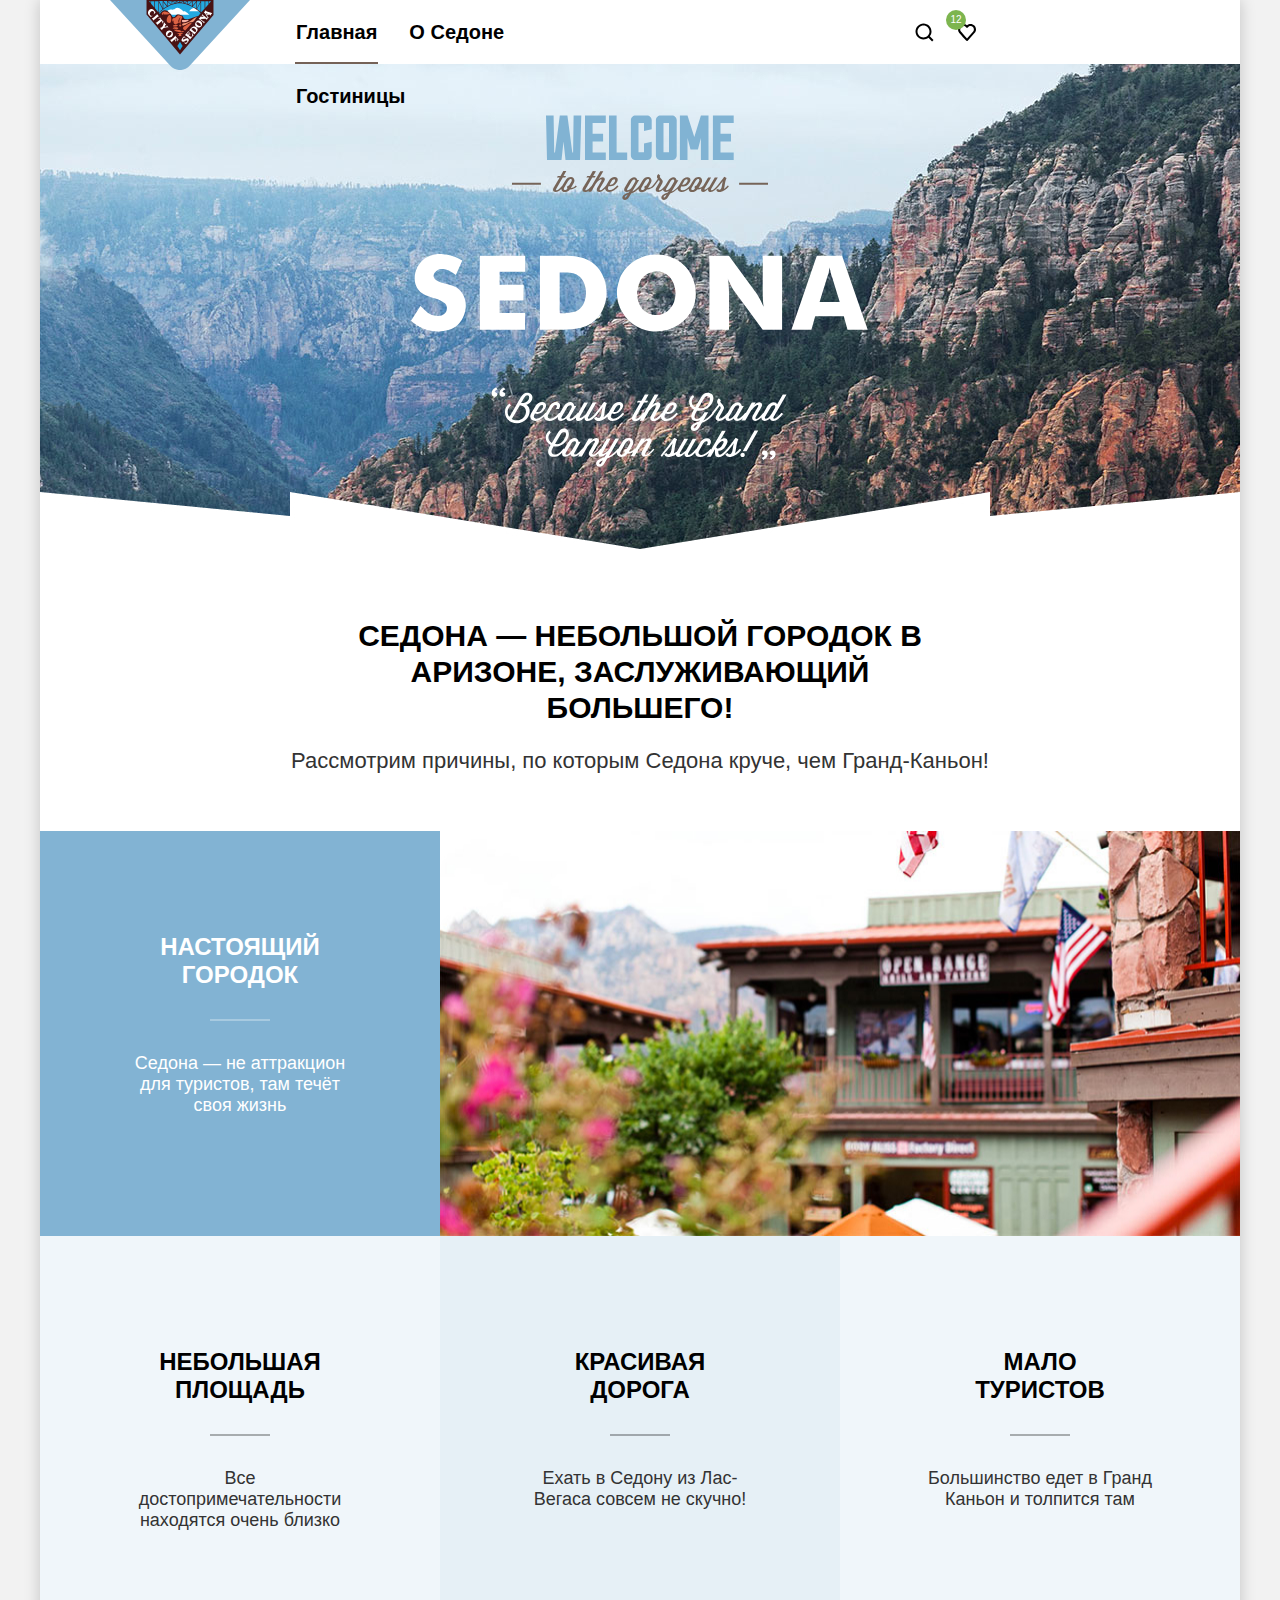
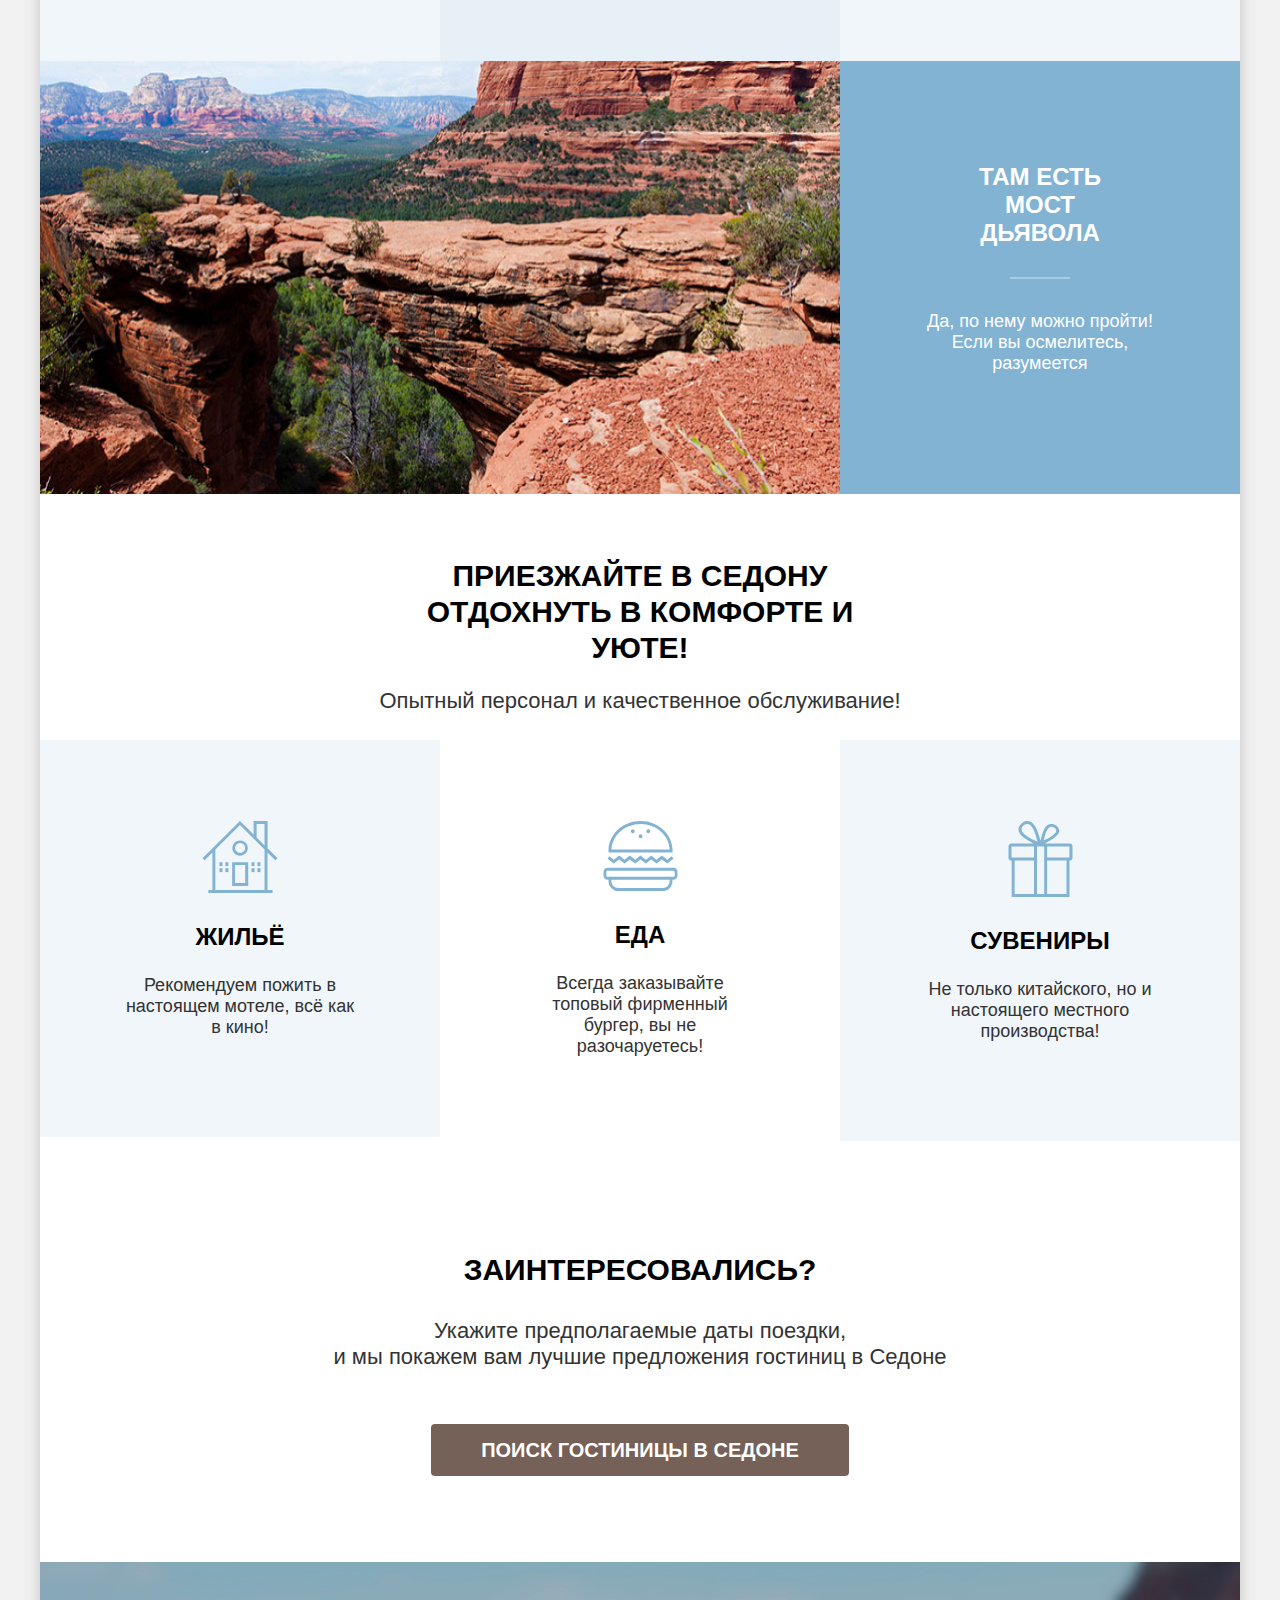
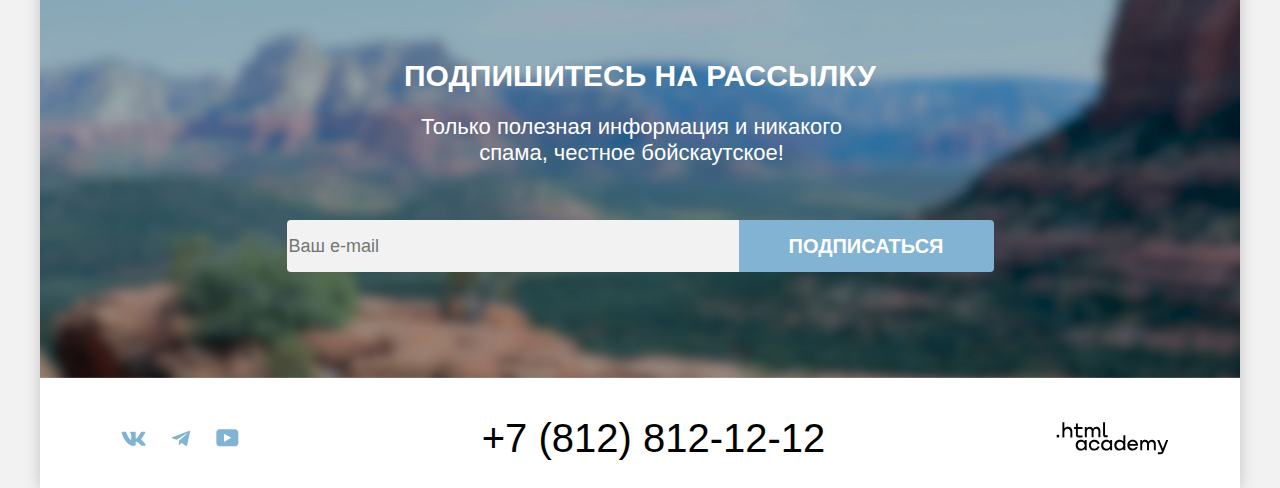
==== commit 0d75d585: "Исправляет замечания" ====
--- a/index.html
+++ b/index.html
@@ -4,18 +4,20 @@
     <meta charset="utf-8">
     <title>Седона</title>
     <link rel="stylesheet" href="styles/styles.css">
+    <link rel="icon" href="favicon.ico">
+    <link rel="icon" type="image/png" href="images/icons/favicon.png">
   </head>
   <body>
     <div class="page-container">
       <header class="main-header">
         <div class="container main-header-container">
           <nav class="header-navigation">
-            <a class="header-logo" href="index.html">
+            <a class="header-logo">
               <img class="header-logo-image" src="images/logo/header-logo.svg" width="140" height="70" alt="Логотип Седоны.">
             </a>
             <ul class="header-navigation-list">
               <li class="header-navigation-item">
-                <a class="header-navigation-link header-navigation-link-current" href="index.html">Главная</a>
+                <a class="header-navigation-link header-navigation-link-current">Главная</a>
               </li>
               <li class="header-navigation-item">
                 <a class="header-navigation-link" href="#">О Седоне</a>
@@ -28,18 +30,18 @@
           <ul class="navigation-user-list">
             <li class="navigation-user-item">
               <a class="navigation-user-link" href="#">
-                <svg aria-label="Кнопка поиска." width="20" height="20" viewBox="0 0 20 20" fill="none" xmlns="http://www.w3.org/2000/svg">
+                <svg aria-label="Кнопка поиска." role="img" width="20" height="20" viewBox="0 0 20 20" fill="none" xmlns="http://www.w3.org/2000/svg">
                   <path d="M19.5 18.0083L15.8 14.3287C16.8 13.0359 17.5 11.3453 17.5 9.4558C17.5 5.08011 13.9 1.5 9.5 1.5C5.1 1.5 1.5 5.17956 1.5 9.55525C1.5 13.9309 5.1 17.511 9.5 17.511C11.3 17.511 13 16.9144 14.4 15.8204L18.1 19.5L19.5 18.0083ZM9.5 15.5221C6.2 15.5221 3.5 12.837 3.5 9.55525C3.5 6.27348 6.2 3.5884 9.5 3.5884C12.8 3.5884 15.5 6.27348 15.5 9.55525C15.5 12.837 12.8 15.5221 9.5 15.5221Z" fill="black"/>
                   </svg>
               </a>
             </li>
             <li class="navigation-user-item">
               <a class="navigation-user-link" href="#">
-                <svg aria-label="Кнопка избранное." width="18" height="17" viewBox="0 0 18 17" fill="none" xmlns="http://www.w3.org/2000/svg">
+                <svg aria-label="Кнопка избранное." role="img" width="18" height="17" viewBox="0 0 18 17" fill="none" xmlns="http://www.w3.org/2000/svg">
                   <path d="M8.9 17C8.6 17 8.3 16.9 8.1 16.6C2.7 10.5 1.4 9.1 1.1 8.7C0.4 7.8 0 6.6 0 5.4C0 2.4 2.4 0 5.5 0C6.8 0 8 0.5 9 1.3C10 0.5 11.3 0 12.5 0C15.5 0 18 2.4 18 5.4C18 6.7 17.5 7.9 16.7 8.8L9.7 16.7C9.5 16.9 9.3 17 8.9 17ZM2.9 7.5C3.2 7.9 6.4 11.5 9 14.4L15.2 7.4C15.7 6.9 15.9 6.2 15.9 5.4C15.9 3.6 14.4 2.1 12.6 2.1C11.6 2.1 10.6 2.6 9.9 3.4C9.6 3.7 9.3 3.8 9 3.8C8.7 3.8 8.4 3.6 8.2 3.4C7.5 2.6 6.5 2.1 5.5 2.1C3.7 2.1 2.2 3.6 2.2 5.4C2.1 6.3 2.5 7 2.9 7.5C2.8 7.5 2.8 7.5 2.9 7.5Z" fill="black"/>
                   </svg>
-                <span class="navigation-user-favorites">12</span>
-              </a>
+              </a>
+              <span class="navigation-user-favorites">12</span>
             </li>
             <li class="navigation-user-item">
               <button class="button button-primary navigation-user-button" type="button">Хочу сюда!</button>
@@ -106,7 +108,7 @@
           <ul class="services-list">
             <li class="services-item">
               <div class="services-card services-card-medium">
-                <svg aria-label="Дом." width="76" height="72" viewBox="0 0 76 72" fill="none" xmlns="http://www.w3.org/2000/svg">
+                <svg aria-hidden="true" width="76" height="72" viewBox="0 0 76 72" fill="none" xmlns="http://www.w3.org/2000/svg">
                   <path d="M30.1185 65H46.1827V41.2H30.1185V65ZM33.0301 44.1H43.1707V62.1H33.0301V44.1Z" fill="#83B3D3"/>
                   <path d="M73.3916 39.3L75.5 37.2L65.5602 27.3V0H51.6044V13.6L37.9498 0L0.5 37.2L2.60843 39.3L10.4398 31.5V69.1H6.42369V72H70.5803V69.1H65.4598V31.5L73.3916 39.3ZM62.5482 69.1H13.3514V28.5L37.9498 4.1L62.5482 28.5V69.1ZM62.5482 24.4L54.6165 16.5V2.9H62.5482V24.4Z" fill="#83B3D3"/>
                   <path d="M30.3193 27.1C30.3193 31.4 33.8333 34.8 38.0502 34.8C42.3675 34.8 45.8815 31.3 45.8815 27.1C45.8815 22.8 42.3675 19.4 38.0502 19.4C33.8333 19.4 30.3193 22.8 30.3193 27.1ZM38.1506 22.1C40.8614 22.1 43.1707 24.3 43.1707 27C43.1707 29.7 40.9618 31.9 38.1506 31.9C35.4398 31.9 33.1305 29.7 33.1305 27C33.1305 24.3 35.3394 22.1 38.1506 22.1Z" fill="#83B3D3"/>
@@ -125,7 +127,7 @@
             </li>
             <li class="services-item">
               <div class="services-card services-card-light">
-                <svg aria-label="Бургер." width="75" height="70" viewBox="0 0 75 70" fill="none" xmlns="http://www.w3.org/2000/svg">
+                <svg aria-hidden="true" width="75" height="70" viewBox="0 0 75 70" fill="none" xmlns="http://www.w3.org/2000/svg">
                   <path d="M70.5757 46.7H4.6103C2.30452 46.7 0.5 48.6 0.5 51V54.5C0.5 56.9 2.40477 58.8 4.6103 58.8H5.51257V59.9C5.51257 65.4 9.82337 70 15.1367 70H59.8488C65.1621 70 69.4729 65.5 69.4729 59.9V58.8H70.3752C72.681 58.8 74.4855 56.9 74.4855 54.5V51C74.686 48.7 72.7812 46.7 70.5757 46.7ZM66.6659 59.9C66.6659 63.8 63.6583 66.9 59.949 66.9H15.1367C11.4274 66.9 8.41985 63.7 8.41985 59.9V58.8H66.6659V59.9ZM71.7787 54.5C71.7787 55.2 71.1772 55.8 70.5757 55.8H4.51005C3.80829 55.8 3.30704 55.2 3.30704 54.5V51C3.30704 50.3 3.90855 49.7 4.51005 49.7H70.4754C71.1772 49.7 71.6784 50.3 71.6784 51C71.7787 51 71.7787 54.5 71.7787 54.5Z" fill="#83B3D3"/>
                   <path d="M16.1392 38.4L21.5528 42.5L26.8661 38.4L32.1794 42.5L37.4927 38.4L42.9063 42.5L48.2196 38.4L53.5329 42.5L58.9465 38.4L64.2598 42.5L70.4754 37.8L68.7711 35.3L64.2598 38.7L58.9465 34.6L53.5329 38.7L48.2196 34.6L42.9063 38.7L37.4927 34.6L32.1794 38.7L26.8661 34.6L21.5528 38.7L16.1392 34.6L10.8259 38.7L6.31458 35.3L4.6103 37.8L10.8259 42.5L16.1392 38.4Z" fill="#83B3D3"/>
                   <path d="M8.52011 31.5H69.4729C69.4729 30.9 69.5732 30.3 69.5732 29.6C69.5732 29.2 69.5732 28.8 69.5732 28.4C68.8714 12.7 54.8362 0 37.593 0C20.2495 0 6.21432 12.7 5.51257 28.5C5.51257 28.9 5.51257 29.3 5.51257 29.7C5.51257 30.3 5.50815 30.9 5.6084 31.5H8.52011ZM37.593 3C53.2322 3 66.0644 14.3 66.6659 28.5H8.52011C9.12161 14.4 21.9538 3 37.593 3Z" fill="#83B3D3"/>
@@ -139,7 +141,7 @@
             </li>
             <li class="services-item">
               <div class="services-card services-card-medium">
-                <svg aria-label="Подарок." width="65" height="76" viewBox="0 0 65 76" fill="none" xmlns="http://www.w3.org/2000/svg">
+                <svg aria-hidden="true" width="65" height="76" viewBox="0 0 65 76" fill="none" xmlns="http://www.w3.org/2000/svg">
                   <path d="M61.6 22.4625H61.5H36.8C50.6 15.5576 51.7 11.1546 51.2 8.75288C50 4.75007 45.5 1.74797 41.2 3.34909C35.6 5.45056 34.1 13.7564 32.6 19.7606C30.6 13.6563 28.8 5.95091 24.4 2.04818C23.1 0.947407 21.3 -0.253434 18.6 0.0467764C14.6 0.447057 8.8 5.45056 11.1 11.0545C13.4 16.4583 20.8 19.8607 25.7 22.5626H3.7H3.4C1.8 22.5626 0.5 23.8635 0.5 25.4646V36.7725C0.5 38.3736 1.8 39.6745 3.4 39.6745H3.7V72.9979V75.3996V76H61.5V75.4996V72.9979V39.5745H61.6C63.2 39.5745 64.5 38.2736 64.5 36.6724V25.3645C64.5 23.7634 63.2 22.4625 61.6 22.4625ZM42.9 5.85084C45 5.55063 47.9 7.15176 48.2 9.05309C48.6 11.8551 44.8 14.3568 43.1 15.4576C40.6 17.1588 38.2 18.0594 35.8 19.5604C36.7 15.8579 38.3 6.55133 42.9 5.85084ZM20 15.8579C17.8 14.3568 13.5 11.4548 13.6 8.05239C13.7 4.44986 19.3 1.44776 22.4 4.14965C26.3 7.55203 28.1 15.2574 29.5 20.7613C26.3 19.2602 23.2 17.9593 20 15.8579ZM26 72.9979H6.6V39.5745H26V72.9979ZM26 36.4723H3.5V25.4646H26V36.4723ZM36.2 36.4723V39.4744V72.9979H29V39.5745V36.5724V25.5647H36.2V36.4723ZM58.5 72.9979H39.1V39.5745H58.5V72.9979ZM61.4 36.4723H39.1V25.4646H61.4V36.4723Z" fill="#83B3D3"/>
                   </svg>
                 <h3 class="services-card-title">Сувениры</h3>
@@ -174,21 +176,21 @@
           <ul class="social-list">
             <li class="social-item">
               <a class="social-link social-link-vkontakte" href="https://vk.com/htmlacademy">
-                <svg class="social-link-icon" aria-label="Vkontakte." width="25" height="15" viewBox="0 0 25 15" fill="currentColor" xmlns="http://www.w3.org/2000/svg">
+                <svg class="social-link-icon" aria-label="Vkontakte." role="img" width="25" height="15" viewBox="0 0 25 15" fill="currentColor" xmlns="http://www.w3.org/2000/svg">
                   <path fill-rule="evenodd" clip-rule="evenodd" d="M24.1164 1.80445C24.2824 1.25845 24.1164 0.856445 23.3214 0.856445H20.6964C20.0284 0.856445 19.7204 1.20345 19.5534 1.58645C19.5534 1.58645 18.2184 4.78245 16.3274 6.85845C15.7154 7.46045 15.4374 7.65145 15.1034 7.65145C14.9364 7.65145 14.6854 7.46045 14.6854 6.91345V1.80445C14.6854 1.14845 14.5014 0.856445 13.9454 0.856445H9.81738C9.40038 0.856445 9.14938 1.16045 9.14938 1.44945C9.14938 2.07045 10.0954 2.21445 10.1924 3.96245V7.76045C10.1924 8.59345 10.0394 8.74444 9.70538 8.74444C8.81538 8.74444 6.65038 5.53345 5.36538 1.85945C5.11638 1.14445 4.86438 0.856445 4.19338 0.856445H1.56638C0.816382 0.856445 0.666382 1.20345 0.666382 1.58645C0.666382 2.26845 1.55638 5.65645 4.81138 10.1374C6.98138 13.1974 10.0364 14.8564 12.8194 14.8564C14.4884 14.8564 14.6944 14.4884 14.6944 13.8534V11.5404C14.6944 10.8034 14.8524 10.6564 15.3814 10.6564C15.7714 10.6564 16.4384 10.8484 17.9964 12.3234C19.7764 14.0724 20.0694 14.8564 21.0714 14.8564H23.6964C24.4464 14.8564 24.8224 14.4884 24.6064 13.7604C24.3684 13.0364 23.5184 11.9854 22.3914 10.7384C21.7794 10.0284 20.8614 9.26345 20.5824 8.88045C20.1934 8.38945 20.3044 8.17044 20.5824 7.73345C20.5824 7.73345 23.7824 3.30745 24.1154 1.80445H24.1164Z" fill="#83B3D3"/>
                   </svg>
               </a>
             </li>
             <li class="social-item">
               <a class="social-link social-link-telegram" href="https://t.me/htmlacademy">
-                <svg class="social-link-icon" aria-label="Telegram." width="18" height="16" viewBox="0 0 18 16" fill="currentColor" xmlns="http://www.w3.org/2000/svg">
+                <svg class="social-link-icon" aria-label="Telegram." role="img" width="18" height="16" viewBox="0 0 18 16" fill="currentColor" xmlns="http://www.w3.org/2000/svg">
                   <path d="M16.785 0.955705L0.840489 7.1042C-0.247661 7.54126 -0.241365 8.14828 0.640845 8.41897L4.73445 9.69597L14.2058 3.72014C14.6537 3.44766 15.0629 3.59424 14.7265 3.89281L7.05283 10.8183H7.05103L7.05283 10.8192L6.77045 15.0387C7.18413 15.0387 7.36669 14.8489 7.59871 14.625L9.58705 12.6915L13.7229 15.7464C14.4855 16.1664 15.0332 15.9506 15.2229 15.0405L17.9379 2.2453C18.2158 1.13107 17.5126 0.626562 16.785 0.955705Z" fill="#83B3D3"/>
                   </svg>
               </a>
             </li>
             <li class="social-item">
               <a class="social-link social-link-youtube" href="https://www.youtube.com/user/htmlacademyru">
-                <svg class="social-link-icon" aria-label="Youtube." width="23" height="18" viewBox="0 0 23 18" fill="currentColor" xmlns="http://www.w3.org/2000/svg">
+                <svg class="social-link-icon" aria-label="Youtube." role="img" width="23" height="18" viewBox="0 0 23 18" fill="currentColor" xmlns="http://www.w3.org/2000/svg">
                   <path d="M18.9402 0.356445H3.50738C1.64668 0.356445 0.333252 1.9502 0.333252 3.75645V13.8502C0.333252 15.7627 1.64668 17.3564 3.50738 17.3564H19.1591C20.8009 17.3564 22.3333 15.7627 22.3333 13.9564V3.75645C22.1143 1.9502 20.8009 0.356445 18.9402 0.356445ZM7.99494 12.8939V4.81894L15.3283 8.85645L7.99494 12.8939Z" fill="#83B3D3"/>
                   </svg>
               </a>
@@ -198,7 +200,7 @@
             <a class="footer-address-phone" href="tel:+78128121212">+7 (812) 812-12-12</a>
           </address>
           <a class="footer-dev" href="https://htmlacademy.ru/">
-            <svg class="footer-dev-logo" aria-label="Логотип разработчика .html academy." width="115" height="34" viewBox="0 0 115 34" fill="currentColor" xmlns="http://www.w3.org/2000/svg">
+            <svg class="footer-dev-logo" aria-label="Логотип разработчика .html academy." role="img" width="115" height="34" viewBox="0 0 115 34" fill="currentColor" xmlns="http://www.w3.org/2000/svg">
               <path d="M0 13.2564V15.8564H2.5V13.2564H0Z" fill="black"/>
               <path d="M11.6 4.85645C10 4.85645 8.8 5.55645 8 6.55645H7.9V0.356445H5.9V15.8564H7.9V10.5564C7.9 8.45645 9.2 6.95645 11.2 6.95645C13 6.95645 14.1 8.35645 14.1 10.1564V15.8564H16.1V9.75644C16.2 6.75644 14.3 4.85645 11.6 4.85645Z" fill="black"/>
               <path d="M26.6 5.15645H21.8V1.45645H19.8V5.25645H17.9V7.25645H19.8V13.2564C19.8 14.9564 20.8 15.9564 22.5 15.9564H26.6V13.9564H22.9C22.2 13.9564 21.8 13.5564 21.8 12.8564V7.15645H26.6V5.15645Z" fill="black"/>
@@ -215,6 +217,16 @@
           </a>
         </div>
       </footer>
+      <div class="modal-container modal-container-close">
+        <div class="modal modal-search">
+          <button class="modal-close-button">
+            <span class="visually-hidden">Закрыть</span>
+          </button>
+          <section class="modal-content">
+            <h2 class="modal-title">Поиск гостиницы в Седоне</h2>
+          </section>
+        </div>
+      </div>
     </div>
   </body>
 </html>
--- a/styles/styles.css
+++ b/styles/styles.css
@@ -1,39 +1,39 @@
 @font-face {
-    font-family: "PT Sans";
-    font-style: normal;
-    font-weight: 400;
-    src: url(../fonts/ptsans-400.woff2) format(woff2);
-    font-display: swap;
+  font-family: "PT Sans";
+  font-style: normal;
+  font-weight: 400;
+  src: url(../fonts/ptsans-400.woff2) format(woff2);
+  font-display: swap;
 }
 
 @font-face {
-    font-family: "PT Sans";
-    font-style: normal;
-    font-weight: 700;
-    src: url(../fonts/ptsans-700.woff2) format(woff2);
-    font-display: swap;
+  font-family: "PT Sans";
+  font-style: normal;
+  font-weight: 700;
+  src: url(../fonts/ptsans-700.woff2) format(woff2);
+  font-display: swap;
 }
 
 *,
 *:before,
 *:after {
-    box-sizing: border-box;
+  box-sizing: border-box;
 }
 
 html {
-    height: 100%;
+  height: 100%;
 }
 
 body {
-    margin: 0 auto;
-    height: 100%;
-    min-width: 1280px;
-    font-family: "PT Sans", sans-serif;
-    font-weight: 400;
-    font-size: 18px;
-    line-height: 24px;
-    color: #000000;
-    background-color: #F2F2F2;
+  margin: 0 auto;
+  height: 100%;
+  min-width: 1280px;
+  font-family: "PT Sans", sans-serif;
+  font-weight: 400;
+  font-size: 18px;
+  line-height: 24px;
+  color: #000000;
+  background-color: #F2F2F2;
 }
 
 .visually-hidden {
@@ -51,38 +51,38 @@
 }
 
 .page-container {
-    display: flex;
-    flex-direction: column;
-    margin: 0 auto;
-    max-width: 1200px;
-    min-height: 100%;
-    background-color: #FFFFFF;
-    box-shadow: 0 0 15px 0 rgba(0, 0, 0, 0.20);
+  display: flex;
+  flex-direction: column;
+  margin: 0 auto;
+  max-width: 1200px;
+  min-height: 100%;
+  background-color: #FFFFFF;
+  box-shadow: 0 0 15px 0 rgba(0, 0, 0, 0.20);
 }
 
 .container {
-    max-width: 1060px;
-    width: 100%;
-    margin: 0 auto;
+  max-width: 1060px;
+  width: 100%;
+  margin: 0 auto;
 }
 
 .main-header-container {
-    display: flex;
-    width: 1060px;
-    max-height: 64px;
-    justify-content: center;
-    margin-bottom: 0;
+  display: flex;
+  width: 1060px;
+  max-height: 64px;
+  justify-content: center;
+  margin-bottom: 0;
 }
 
 .header-navigation {
-    display: flex;
-    flex-grow: 1;
+  display: flex;
+  flex-grow: 1;
 }
 
 .header-logo {
-    margin-right: 30px;
-    margin-bottom: -6px;
-    z-index: 1;
+  margin-right: 30px;
+  margin-bottom: -6px;
+  z-index: 1;
 }
 
 .header-navigation-list {
@@ -96,28 +96,24 @@
 }
 
 .navigation-user-list {
-    display: flex;
-    width: 268px;
-    margin: 0 0 0 auto;
-    padding: 0;
-    align-items: center;
-    flex-wrap: wrap;
-    list-style-type: none;
-}
-
-ul {
-    list-style-type: none;
+  display: flex;
+  width: 268px;
+  margin: 0 0 0 auto;
+  padding: 0;
+  align-items: center;
+  flex-wrap: wrap;
+  list-style-type: none;
 }
 
 .header-navigation-link {
-    display: block;
-    font-weight: 700;
-    font-size: 20px;
-    line-height: 24px;
-    color: #000000;
-    text-decoration: none;
-    padding: 20px 16px;
-    position: relative;
+  display: block;
+  font-weight: 700;
+  font-size: 20px;
+  line-height: 24px;
+  color: #000000;
+  text-decoration: none;
+  padding: 20px 16px;
+  position: relative;
 }
 
 .header-navigation-link-current::before {
@@ -141,8 +137,8 @@
 }
 
 .navigation-user-link {
-    display: block;
-    padding: 22px 12px;
+  display: block;
+  padding: 22px 12px;
 }
 
 .navigation-user-favorites {
@@ -153,7 +149,6 @@
   line-height: 10px;
   color:#FFF;
   border-radius: 10px;
-  right: 330px;
   top: 10px;
   min-width: 20px;
   min-height: 20px;
@@ -162,86 +157,89 @@
 }
 
 .button {
-    font-family: inherit;
-    font-weight: 700;
-    font-size: 20px;
-    line-height: 36px;
-    text-transform: uppercase;
-    text-align: center;
-    border: none;
-    border-radius: 4px;
+  font-family: inherit;
+  font-weight: 700;
+  font-size: 20px;
+  line-height: 36px;
+  text-transform: uppercase;
+  text-align: center;
+  border: none;
+  border-radius: 4px;
+  cursor: pointer;
 }
 
 .button-primary {
-    color: #FFFFFF;
-    background-color: #756157;
+  color: #FFFFFF;
+  background-color: #756157;
 }
 
 .button-primary:hover {
   background-color: #615048;
 }
+
 .button-primary:focus {
   background-color: #615048;
 }
+
 .button-primary:active {
   background-color: #756157;
   color: #FFFFFF4D;
 }
 
 .navigation-user-button {
-    font-size: 16px;
-    line-height: 20px;
-    padding: 8px 34px;
-    margin-left: 20px;
+  font-size: 16px;
+  line-height: 20px;
+  padding: 8px 34px;
+  margin-left: 20px;
 }
 
 .main-container {
-    flex-grow: 1;
-    text-align: center;
+  flex-grow: 1;
+  text-align: center;
 }
 
 .hero {
-    background-color: #000000;
-    background-image: url("../images/backgrounds/main-background.jpg");
-    background-size: cover;
-    background-position: center bottom;
-    background-repeat: no-repeat;
-    padding-top: 51px;
-    padding-bottom: 82px;
+  background-color: #000000;
+  background-image: url("../images/backgrounds/main-background.jpg");
+  background-size: cover;
+  background-position: center bottom;
+  background-repeat: no-repeat;
+  padding-top: 51px;
+  padding-bottom: 82px;
 }
 
 .main-logo {
-    display: block;
-    margin: 0 auto;
+  display: block;
+  margin: 0 auto;
 }
 
 .advantages-header {
-    padding-top: 69px;
-    min-height: 282px;
+  padding-top: 69px;
+  min-height: 282px;
 }
 
 .advantages-title {
-    width: 620px;
-    margin: 0 auto;
+  width: 620px;
+  margin: 0 auto;
 }
 
 .advantages-list {
-    display: flex;
-    flex-wrap: wrap;
-    margin: 0;
-    padding: 0;
-    list-style-type: none;
+  display: flex;
+  flex-wrap: wrap;
+  margin: 0;
+  padding: 0;
+  list-style-type: none;
 }
 
 .advantages-item {
-    display: flex;
+  display: flex;
 }
 
 .advantages-card {
-    width: 400px;
-    min-height: 385px;
-    padding: 112px 85px;
-    margin: 0;
+  width: 400px;
+  min-height: 385px;
+  padding: 112px 85px;
+  margin: 0;
 }
 
 .line-card-bright::after {
@@ -264,175 +262,175 @@
 }
 
 .advantages-image {
-    min-height: 100%;
+  min-height: 100%;
 }
 
 .title-h2 {
-    font-weight: 700;
-    font-size: 30px;
-    line-height: 36px;
-    text-transform: uppercase;
-    text-align: center;
-    margin-top: 0;
+  font-weight: 700;
+  font-size: 30px;
+  line-height: 36px;
+  text-transform: uppercase;
+  text-align: center;
+  margin-top: 0;
 }
 
 .text-description {
-    font-weight: 400;
-    font-size: 22px;
-    line-height: 26px;
-    color: #333333;
-    text-align: center;
+  font-weight: 400;
+  font-size: 22px;
+  line-height: 26px;
+  color: #333333;
+  text-align: center;
 }
 
 .advantages-card-title {
-    font-weight: 700;
-    font-size: 24px;
-    line-height: 28px;
-    text-transform: uppercase;
-    text-align: center;
-    color: #000000;
-    padding: 0;
-    margin: 0 auto 62px;
-    max-width: 175px;
+  font-weight: 700;
+  font-size: 24px;
+  line-height: 28px;
+  text-transform: uppercase;
+  text-align: center;
+  color: #000000;
+  padding: 0;
+  margin: 0 auto 62px;
+  max-width: 175px;
 }
 
 .advantages-card-description {
-    font-weight: 400;
-    font-size: 18px;
-    line-height: 21px;
-    text-align: center;
-    color: #333333;
+  font-weight: 400;
+  font-size: 18px;
+  line-height: 21px;
+  text-align: center;
+  color: #333333;
 }
 
 .advantages-card-bright {
-    background-color: #82B3D3;
-    padding: 102px 85px;
+  background-color: #82B3D3;
+  padding: 102px 85px;
 }
 
 .advantages-card-bright h3, .advantages-card-bright p {
-    color: #FFFFFF;
+  color: #FFFFFF;
 }
 
 .advantages-card-light {
-    background-color: #83B3D31F;
+  background-color: #83B3D31F;
 }
 
 .advantages-card-medium {
-    background-color: #83B3D333;
+  background-color: #83B3D333;
 }
 
 .services-header {
-    padding-top: 64px;
-    min-height: 246px;
+  padding-top: 64px;
+  min-height: 246px;
 }
 
 .services-title {
-    width: 505px;
-    margin: 0 auto;
+  width: 505px;
+  margin: 0 auto;
 }
 
 .services-list {
-    display: flex;
-    flex-wrap: wrap;
-    padding: 0;
-    margin: 0;
-    list-style-type: none;
+  display: flex;
+  flex-wrap: wrap;
+  padding: 0;
+  margin: 0;
+  list-style-type: none;
 }
 
 .services-card {
-    padding: 81px 85px;
-    width: 400px;
-    min-height: 385px;
-    margin: 0;
-    position: relative;
+  padding: 81px 85px;
+  width: 400px;
+  min-height: 385px;
+  margin: 0;
+  position: relative;
 }
 
 .services-card-title {
-    font-weight: 700;
-    font-size: 24px;
-    line-height: 28px;
-    text-transform: uppercase;
-    text-align: center;
-    color: #000000;
+  font-weight: 700;
+  font-size: 24px;
+  line-height: 28px;
+  text-transform: uppercase;
+  text-align: center;
+  color: #000000;
 }
 
 .services-card-description {
-    font-weight: 400;
-    font-size: 18px;
-    line-height: 21px;
-    text-align: center;
-    color: #333333;
+  font-weight: 400;
+  font-size: 18px;
+  line-height: 21px;
+  text-align: center;
+  color: #333333;
 }
 
 .services-card-medium {
-    background-color: #83B3D31F;
+  background-color: #83B3D31F;
 }
 
 .services-card-light {
-    background-color: #FFFFFF;
+  background-color: #FFFFFF;
 }
 
 .hotel-search {
-    max-height: 406px;
+  max-height: 406px;
 }
 
 .hotel-search-container {
-    padding: 96px;
+  padding: 96px;
 }
 
 .hotel-search-description {
-    margin-bottom: 54px;
-    margin-top: 0;
+  margin-bottom: 54px;
+  margin-top: 0;
 }
 
 .button-hotel-search {
-    padding: 8px 50px;
+  padding: 8px 50px;
 }
 
 .newsletter-main {
-    background-image: url("../images/backgrounds/newsletter-background.jpg");
-    background-color: #000000;
-    background-size: cover;
-    background-position: center bottom;
-    background-repeat: no-repeat;
-    min-height: 416px;
+  background-image: url("../images/backgrounds/newsletter-background.jpg");
+  background-color: #000000;
+  background-size: cover;
+  background-position: center bottom;
+  background-repeat: no-repeat;
+  min-height: 416px;
 }
 
 .newsletter-main-container {
-    padding: 96px;
-    margin: 0 auto;
-    max-width: 684px;
+  padding: 96px;
+  margin: 0 auto;
+  max-width: 684px;
 }
 
 .newsletter-title {
-    color: #FFFFFF;
-    margin-bottom: 20px;
+  color: #FFFFFF;
+  margin-bottom: 20px;
 }
 
 .newsletter-description {
-    color: #FFFFFF;
-    max-width: 475px;
-    margin-top: 0;
-    margin-bottom: 54px;
+  color: #FFFFFF;
+  max-width: 475px;
+  margin-top: 0;
+  margin-bottom: 54px;
 }
 
 .newsletter-form {
-    display: flex;
-    justify-content: center;
+  display: flex;
+  justify-content: center;
 }
 
 .newsletter-field {
-    font-family: inherit;
-    font-weight: 400;
-    font-size: 18px;
-    line-height: 24px;
-    text-align: left;
-    color: #000000;
-    background-color: #F2F2F2;
-    border: none;
-    border-radius: 4px 0 0 4px;
-    width: 452px;
-    height: 52px;
+  font-family: inherit;
+  font-weight: 400;
+  font-size: 18px;
+  line-height: 24px;
+  text-align: left;
+  color: #000000;
+  background-color: #F2F2F2;
+  border: none;
+  border-radius: 4px 0 0 4px;
+  width: 452px;
+  height: 52px;
 }
 
 .newsletter-field:focus {
@@ -450,17 +448,19 @@
 .button-secondary:hover {
   background-color: #68A2CA;
 }
+
 .button-secondary:focus {
   background-color: #68A2CA;
   color: #FFFFFF4D;
 }
+
 .button-secondary:active {
   background-color: #82B3D3;
 }
 
 .button-secondary-newsletter {
-    border-radius: 0 4px 4px 0;
-    padding: 8px 50px;
+  border-radius: 0 4px 4px 0;
+  padding: 8px 50px;
 }
 
 .main-footer {
@@ -468,42 +468,47 @@
 }
 
 .footer-container {
-    display: flex;
-    justify-content: space-between;
-    margin: 0 auto;
-    padding-top: 40px;
-    padding-bottom: 30px;
-    align-items: center;
+  display: flex;
+  justify-content: space-between;
+  margin: 0 auto;
+  padding-top: 40px;
+  padding-bottom: 30px;
+  align-items: center;
 }
 
 .footer-dev-logo {
-  display:block;
+  display: block;
   max-height: 33px;
 }
 
-.footer-dev-logo:hover {
+.footer-dev svg {
+  fill: #000000;
+}
+
+.footer-dev svg:hover {
   fill: #756157;
 }
-.footer-dev-logo:focus {
+
+.footer-dev svg:focus {
   fill: #756157;
 }
 
 .social-list {
-    display: flex;
-    padding: 0;
-    margin: 0;
-    width: 142px;
-    height: 40px;
-    list-style-type: none;
+  display: flex;
+  padding: 0;
+  margin: 0;
+  width: 142px;
+  height: 40px;
+  list-style-type: none;
 }
 
 .social-link {
-    display: flex;
-    margin: 0 auto;
-    width: 47px;
-    height: 40px;
-    align-items: center;
-    justify-content: center;
+  display: flex;
+  margin: 0 auto;
+  width: 47px;
+  height: 40px;
+  align-items: center;
+  justify-content: center;
 }
 
 .social-link-icon:hover {
@@ -514,29 +519,82 @@
 }
 
 .footer-address-phone {
-    font-weight: 400;
-    font-size: 40px;
-    line-height: 40px;
-    color: #000000;
-    text-align: center;
-    text-decoration: none;
-    font-style: normal;
+  font-weight: 400;
+  font-size: 40px;
+  line-height: 40px;
+  color: #000000;
+  text-align: center;
+  text-decoration: none;
+  font-style: normal;
 }
 
 .footer-address-phone:hover {
   color: #756157;
 }
+
 .footer-address-phone:focus {
   color: #756157;
 }
 
+.modal-container {
+  position: fixed;
+  top: 0;
+  left: 0;
+  display: flex;
+  width: 100%;
+  height: 100%;
+  background-color: rgba(242, 242, 242, 0.8);
+}
+
+.modal-container-close {
+  display: none;
+}
+
+.modal {
+  position: relative;
+  margin: auto;
+  padding: 64px 70px;
+  background-color: #ffffff;
+  border-radius: 30px;
+}
+
+.modal-search {
+  width: 717px;
+}
+
+.modal-close-button {
+  position: absolute;
+  padding: 0;
+  top: 0;
+  right: 0;
+  width: 52px;
+  height: 52px;
+  background-color: rgba(242, 242, 242, 1);
+  border: none;
+  background-image: url("../images/icons/close.svg");
+  background-repeat: no-repeat;
+  background-position: center;
+  cursor: pointer;
+}
+
+.modal-title {
+  margin: 0;
+  margin-bottom: 64px;
+  font-family: "PT Sans", sans-serif;
+  font-size: 30px;
+  line-height: 36px;
+  font-weight: 700;
+  color: #000000;
+  text-transform: uppercase;
+}
+
 .filters {
-    background-image: url("../images/backgrounds/filters-background.jpg");
-    background-color: #000000;
-    background-size: cover;
-    background-position: center bottom;
-    background-repeat: no-repeat;
-    color: #FFFFFF;
+  background-image: url("../images/backgrounds/filters-background.jpg");
+  background-color: #000000;
+  background-size: cover;
+  background-position: center bottom;
+  background-repeat: no-repeat;
+  color: #FFFFFF;
 }
 
 .filters-container {
@@ -545,16 +603,16 @@
 }
 
 .filters-header {
-    margin-bottom: 40px;
+  margin-bottom: 40px;
 }
 
 .filters-header-title {
-    font-weight: 700;
-    font-size: 60px;
-    line-height: 78px;
-    text-align: left;
-    margin-top: 0;
-    margin-bottom: 8px;
+  font-weight: 700;
+  font-size: 60px;
+  line-height: 78px;
+  text-align: left;
+  margin-top: 0;
+  margin-bottom: 8px;
 }
 
 .breadcrumbs {
@@ -565,12 +623,12 @@
 }
 
 .breadcrumbs-link {
-    font-weight: 400;
-    font-size: 16px;
-    line-height: 21px;
-    color: #FFFFFF;
-    text-decoration: none;
-    margin-right: 28px;
+  font-weight: 400;
+  font-size: 16px;
+  line-height: 21px;
+  color: #FFFFFF;
+  text-decoration: none;
+  margin-right: 28px;
 }
 
 .filters-form {
@@ -588,11 +646,11 @@
 }
 
 .filters-group-title {
-    font-weight: 700;
-    font-size: 20px;
-    line-height: 24px;
-    text-align: left;
-    margin-bottom: 32px;
+  font-weight: 700;
+  font-size: 20px;
+  line-height: 24px;
+  text-align: left;
+  margin-bottom: 32px;
 }
 
 .filters-list {
@@ -603,20 +661,66 @@
   margin: 0;
 }
 
+.filters-item:not(:last-child) {
+  margin-bottom: 16px;
+}
+
+.filters-control {
+  display: flex;
+  align-items: center;
+}
+
 .filters-control-label {
-    font-weight: 400;
-    font-size: 18px;
-    line-height: 23px;
+  font-weight: 400;
+  font-size: 18px;
+  line-height: 23px;
+  margin-left: 16px;
+}
+
+.filters-control-input[type="checkbox"] {
+  background-color: #FFFFFF;
+  border-radius: 4px;
+  appearance: none;
+  width: 20px;
+  height: 20px;
+  margin: 0;
+  cursor: pointer;
+}
+
+.filters-control-input[type="checkbox"]:checked {
+  background-image: url(../images/icons/checkbox-tick.svg);
+  background-repeat: no-repeat;
+  background-position: center;
+}
+
+.filters-control-input[type="radio"] {
+  background-color: #FFFFFF;
+  border-radius: 50%;
+  appearance: none;
+  width: 20px;
+  height: 20px;
+  margin: 0;
+  cursor: pointer;
+}
+
+.filters-control-input[type="radio"]:checked {
+  background-image: url(../images/icons/radio-tick.svg);
+  background-repeat: no-repeat;
+  background-position: center;
 }
 
 .filters-price-group {
-    max-width: 288px;
+  display: flex;
+  flex-direction: column;
+  height: 160px;
+  max-width: 288px;
 }
 
 .filters-price {
-    display: grid;
-    grid-template-columns: 1fr 1fr;
-    gap: 2px;
+  display: grid;
+  grid-template-columns: 1fr 1fr;
+  gap: 2px;
+  margin-bottom: 42px;
 }
 
 .filters-price-form {
@@ -635,176 +739,261 @@
 }
 
 .filters-form-start {
-    width: 100%;
-    height: 48px;
-    border-radius: 4px 0 0 4px;
+  width: 100%;
+  height: 48px;
+  border-radius: 4px 0 0 4px;
 }
 
 .filters-form-end {
-    width: 100%;
-    height: 48px;
-    border-radius: 0 4px 4px 0;
+  width: 100%;
+  height: 48px;
+  border-radius: 0 4px 4px 0;
 }
 
 .filters-price-form input {
-    font-weight: 700;
-    font-size: 18px;
-    line-height: 24px;
-    color: #000000;
-    background-color: #F2F2F2;
-    border: none;
+  font-weight: 700;
+  font-size: 18px;
+  line-height: 24px;
+  color: #000000;
+  background-color: #F2F2F2;
+  border: none;
+}
+
+.filters-price-form input:hover {
+  background-color: #E6E6E6;
+}
+
+.filters-price-form input:focus {
+  background-color: #E6E6E6;
+  border: 3px solid #83B3D3;
+}
+
+.range-scale {
+  position: relative;
+  height: 4px;
+  margin-bottom: 0;
+  background-color: #FFFFFF;
+}
+
+.range-bar {
+  position: absolute;
+  height: 4px;
+  background-color: #FFFFFF;
+}
+
+.range-toggle {
+  position: absolute;
+  width: 20px;
+  height: 20px;
+  background: #ffffff;
+  border-radius: 5px;
+  border: none;
+  cursor: pointer;
+}
+
+.toggle-min {
+  top: -8px;
+  left: -10px;
+}
+
+.toggle-max {
+  top: -8px;
+  right: -10px;
 }
 
 .buttons {
-    max-width: 191px;
-    padding-top: 56px;
+  max-width: 191px;
+  padding-top: 56px;
 }
 
 .button-apply {
-    width: 100%;
-    font-weight: 700;
-    font-size: 16px;
-    line-height: 20px;
-    color: #FFFFFF;
-    background-color: #82B3D3;
-    margin-bottom: 32px;
-    padding: 8px 50px;
+  width: 100%;
+  font-weight: 700;
+  font-size: 16px;
+  line-height: 20px;
+  color: #FFFFFF;
+  background-color: #82B3D3;
+  margin-bottom: 32px;
+  padding: 8px 50px;
+}
+
+.button-apply:hover {
+  background-color: #68A2CA;
+}
+
+.button-apply:focus {
+  color: #FFFFFF4D;
+  background-color: #68A2CA;
 }
 
 .button-reset {
-    width: 100%;
-    font-weight: 700;
-    font-size: 16px;
-    line-height: 20px;
-    color: #FFFFFF;
-    background-color: transparent;
-    padding: 8px 50px;
+  width: 100%;
+  font-weight: 700;
+  font-size: 16px;
+  line-height: 20px;
+  color: #FFFFFF;
+  background-color: transparent;
+  padding: 8px 50px;
+}
+
+.button-reset:hover {
+  color: rgba(255, 255, 255, 0.3);
+}
+
+.button-reset:focus {
+  color: rgba(255, 255, 255, 0.3);
 }
 
 .catalog-container {
-    padding-top: 50px;
-    padding-bottom: 60px;
+  padding-top: 50px;
+  padding-bottom: 60px;
 }
 
 .catalog-navigation {
-    display: flex;
-    align-items: center;
-    margin-top: 0;
-    margin-bottom: 40px;
+  display: flex;
+  align-items: center;
+  margin-top: 0;
+  margin-bottom: 40px;
 }
 
 .result-hotels {
-    font-weight: 700;
-    font-size: 30px;
-    line-height: 36px;
-    text-transform: uppercase;
-    color: #000000;
-    margin: 0;
+  font-weight: 700;
+  font-size: 30px;
+  line-height: 36px;
+  text-transform: uppercase;
+  color: #000000;
+  margin: 0;
 }
 
 .select-control {
-    font-family: inherit;
-    font-weight: 400;
-    font-size: 18px;
-    line-height: 21px;
-    color: #333333;
-    width: 292px;
-    height: 49px;
-    margin-right: 70px;
-    margin-left:200px;
-    border: 2px solid #E5E5E5;
-    border-radius: 4px;
+  font-family: inherit;
+  font-weight: 400;
+  font-size: 18px;
+  line-height: 21px;
+  color: #333333;
+  width: 292px;
+  height: 49px;
+  margin-right: 70px;
+  margin-left:200px;
+  border: 2px solid #E5E5E5;
+  border-radius: 4px;
+}
+
+.select-control:hover {
+  border: 2px solid #68A2CA;
 }
 
 .sort-buttons {
-    display: flex;
-    width: 160px;
+  display: flex;
+  width: 160px;
 }
 
 .sort-buttons-link {
-    display: flex;
-    margin: 0 auto;
-    width: 48px;
-    height: 48px;
-    align-items: center;
-    justify-content: center;
-    border: 2px solid #E5E5E5;
-    border-radius: 4px;
-}
-
-.sort-buttons-link-current {
-    border: 2px solid #000000;
+  display: flex;
+  margin: 0 auto;
+  width: 48px;
+  height: 48px;
+  align-items: center;
+  justify-content: center;
+  border: 2px solid #E5E5E5;
+  border-radius: 4px;
+}
+
+.sort-buttons-link:hover {
+  border: 2px solid #000000;
+}
+
+.sort-buttons-link:focus {
+  border: 2px solid #000000;
+}
+
+.sort-buttons-link-current,
+.sort-buttons-link-current:hover {
+  border: 2px solid #000000;
+}
+
+.sort-buttons-link-current:active {
+  border: 2px solid #E5E5E5;
 }
 
 .catalog-main {
-    margin-bottom: 80px;
+  margin-bottom: 80px;
 }
 
 .catalog-list {
-    display: grid;
-    grid-template-columns: repeat(3, 340px);
-    list-style-type: none;
-    margin: 0;
-    margin-bottom: 80px;
-    padding: 0;
-    gap: 20px;
+  display: grid;
+  grid-template-columns: repeat(3, 340px);
+  list-style-type: none;
+  margin: 0;
+  margin-bottom: 80px;
+  padding: 0;
+  gap: 20px;
 }
 
 .hotel-card {
-    display: flex;
-    flex-direction: column;
-    padding: 20px;
-    border: 1px solid #E6E6E6;
-    border-radius: 4px;
-    gap: 16px;
+  display: flex;
+  flex-direction: column;
+  padding: 20px;
+  border: 1px solid #E6E6E6;
+  border-radius: 4px;
+  gap: 16px;
 }
 
 .hotel-card-picture {
-    display: block;
-    height: 212px;
-    width: 300px;
+  display: block;
+  height: 212px;
+  width: 300px;
 }
 
 .hotel-card-image {
-    object-fit: cover;
+  object-fit: cover;
 }
 
 .hotel-card-title {
-    margin: 0;
-    text-align: left;
+  margin: 0;
+  text-align: left;
 }
 
 .hotel-card-title a {
-    font-weight: 700;
-    font-size: 24px;
-    line-height: 28px;
-    color: #000000;
-    text-decoration: none;
+  font-weight: 700;
+  font-size: 24px;
+  line-height: 28px;
+  color: #000000;
+  text-decoration: none;
 }
 
 .hotel-card-details {
-    display: flex;
-    justify-content: space-between;
-    font-weight: 400;
-    font-size: 18px;
-    line-height: 21px;
-    color: #333333;
+  display: flex;
+  justify-content: space-between;
+  font-weight: 400;
+  font-size: 18px;
+  line-height: 21px;
+  color: #333333;
 }
 
 .hotel-card-buttons {
-    display: flex;
-    justify-content: space-between;
+  display: flex;
+  justify-content: space-between;
 }
 
 .hotel-card-button {
-    font-size: 16px;
-    line-height: 20px;
-    width: 140px;
-    height: 36px;
+  font-size: 16px;
+  line-height: 20px;
+  width: 140px;
+  height: 36px;
 }
 
 .button-active {
-    background-color: #7DB54F;
+  background-color: #7DB54F;
+}
+
+.button-active:hover {
+  background-color: #6C9E42;
+}
+
+.button-active:focus {
+  color: #FFFFFF4D;
+  background-color: #7DB54F;
 }
 
 .hotel-card-bottom {
@@ -814,81 +1003,97 @@
 }
 
 .hotel-card-stars-4 {
-    width: 89px;
+  width: 89px;
 }
 
 .hotel-card-stars-3 {
-    width: 66px;
+  width: 66px;
 }
 
 .hotel-card-stars-2 {
-    width: 42px;
+  width: 42px;
 }
 
 .hotel-card-stars {
-    height: 17px;
-    margin: auto 0;
-    background-image: url("../images/catalog/star.svg");
-    background-repeat: space no-repeat;
+  height: 17px;
+  margin: auto 0;
+  background-image: url("../images/catalog/star.svg");
+  background-repeat: space no-repeat;
 }
 
 .hotel-card-rating {
-    margin: auto 0;
-    padding: 8px 20px;
-    font-weight: 400;
-    font-size: 16px;
-    line-height: 20px;
-    text-transform: uppercase;
-    color: #333333;
-    width: 140px;
-    background-color: #F2F2F2;
-    border-radius: 4px;
+  margin: auto 0;
+  padding: 8px 20px;
+  font-weight: 400;
+  font-size: 16px;
+  line-height: 20px;
+  text-transform: uppercase;
+  color: #333333;
+  width: 140px;
+  background-color: #F2F2F2;
+  border-radius: 4px;
 }
 
 .pagination {
-    display: flex;
-    flex-wrap: wrap;
-    padding: 0;
-    margin: 0;
-    list-style-type: none;
-    gap: 8px;
+  display: flex;
+  flex-wrap: wrap;
+  padding: 0;
+  margin: 0;
+  list-style-type: none;
+  gap: 8px;
 }
 
 .pagination-link {
-    display: flex;
-    align-items: center;
-    justify-content: center;
-    min-width: 60px;
-    min-height: 60px;
-    padding: 10px;
-    font-weight: 700;
-    font-size: 20px;
-    line-height: 36px;
-    color: #FFFFFF;
-    background-color: #82B3D3;
-    text-decoration: none;
-    text-align: center;
-    border-radius: 4px;
-    box-sizing: border-box;
+  display: flex;
+  align-items: center;
+  justify-content: center;
+  min-width: 60px;
+  min-height: 60px;
+  padding: 10px;
+  font-weight: 700;
+  font-size: 20px;
+  line-height: 36px;
+  color: #FFFFFF;
+  background-color: #82B3D3;
+  text-decoration: none;
+  text-align: center;
+  border-radius: 4px;
+  box-sizing: border-box;
+}
+
+.pagination-link:hover {
+  background-color: #68A2CA;
+}
+
+.pagination-link:active {
+  background-color: #82B3D3;
+  color: #FFFFFF4D;
 }
 
 .pagination-current {
-    color: #000000;
-    background-color: #F2F2F2;
+  color: #000000;
+  background-color: #F2F2F2;
+}
+
+.pagination-current:hover,
+.pagination-current:active {
+  color: #000000;
+  background-color: #F2F2F2;
 }
 
 .pagination-more {
-    font-weight: 400;
-    font-size: 22px;
-    line-height: 26px;
-    color: #000000;
-    background-color: #FFFFFF;
+  font-weight: 400;
+  font-size: 22px;
+  line-height: 26px;
+  color: #000000;
+  background-color: #FFFFFF;
 }
 
 .newsletter {
-    min-height: 415px;
-}
+  min-height: 415px;
+}
+
 .newsletter .newsletter-title, .newsletter .newsletter-description {
-    color: #000000;
-    text-align: center;
-}
+  color: #000000;
+  text-align: center;
+}
